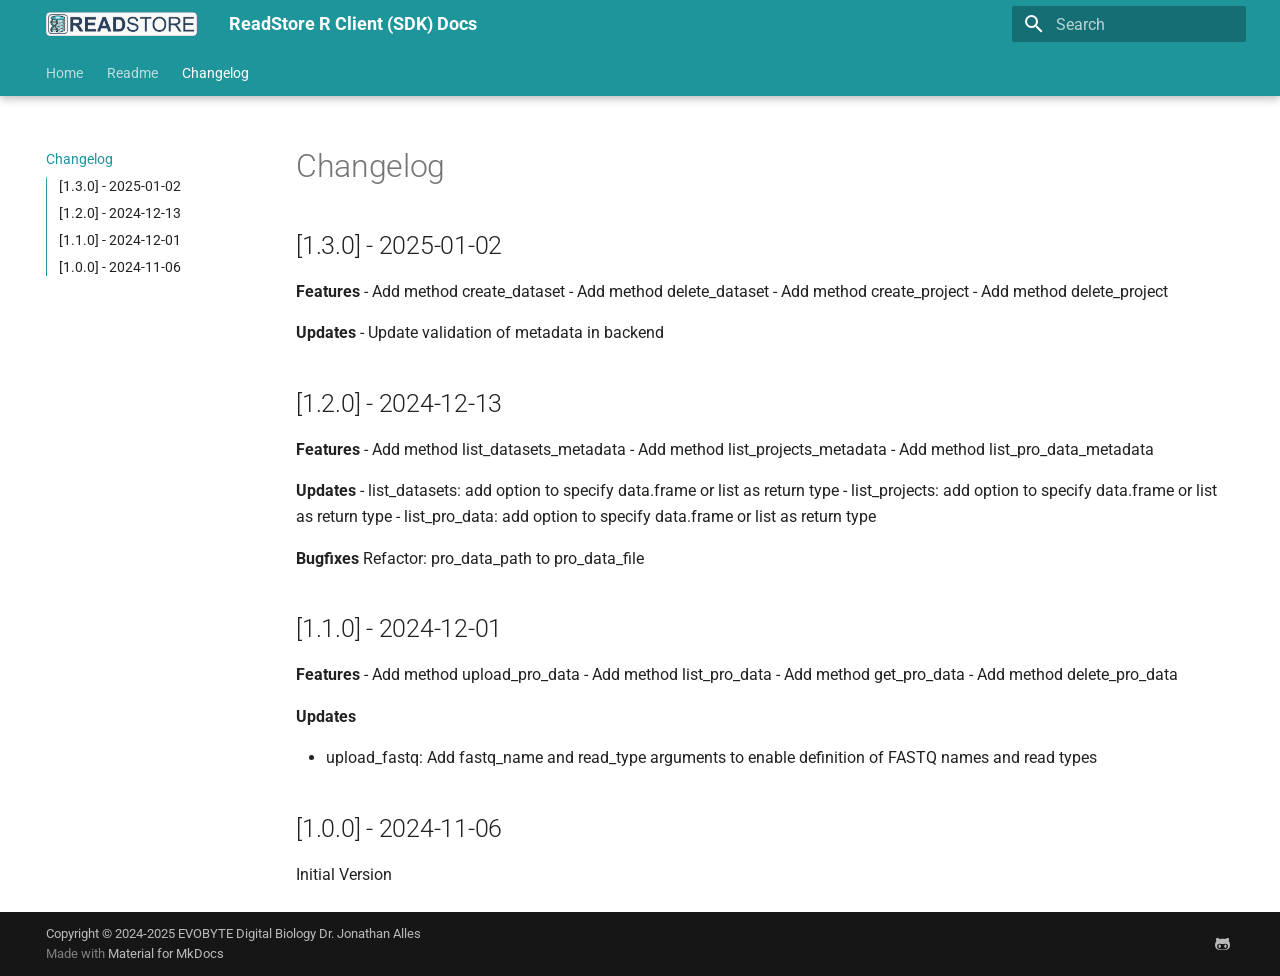
==== CHANGELOG/index.html @ ba8271fc "Deployed 2632bb7 with MkDocs version: 1.6.1" ====
<!doctype html>
<html lang="en" class="no-js">
  <head>
    
      <meta charset="utf-8">
      <meta name="viewport" content="width=device-width,initial-scale=1">
      
      
      
      
        <link rel="prev" href="../readme/">
      
      
      
      <link rel="icon" href="../img/favicon.ico">
      <meta name="generator" content="mkdocs-1.6.1, mkdocs-material-9.5.49">
    
    
      
        <title>Changelog - ReadStore R Client (SDK) Docs</title>
      
    
    
      <link rel="stylesheet" href="../assets/stylesheets/main.6f8fc17f.min.css">
      
      


    
    
      
    
    
      
        
        
        <link rel="preconnect" href="https://fonts.gstatic.com" crossorigin>
        <link rel="stylesheet" href="https://fonts.googleapis.com/css?family=Roboto:300,300i,400,400i,700,700i%7CRoboto+Mono:400,400i,700,700i&display=fallback">
        <style>:root{--md-text-font:"Roboto";--md-code-font:"Roboto Mono"}</style>
      
    
    
      <link rel="stylesheet" href="../assets/_mkdocstrings.css">
    
      <link rel="stylesheet" href="../stylesheets/extra.css">
    
      <link rel="stylesheet" href="../stylesheets/mkdocsoad.css">
    
    <script>__md_scope=new URL("..",location),__md_hash=e=>[...e].reduce(((e,_)=>(e<<5)-e+_.charCodeAt(0)),0),__md_get=(e,_=localStorage,t=__md_scope)=>JSON.parse(_.getItem(t.pathname+"."+e)),__md_set=(e,_,t=localStorage,a=__md_scope)=>{try{t.setItem(a.pathname+"."+e,JSON.stringify(_))}catch(e){}}</script>
    
      

    
    
    
  </head>
  
  
    <body dir="ltr">
  
    
    <input class="md-toggle" data-md-toggle="drawer" type="checkbox" id="__drawer" autocomplete="off">
    <input class="md-toggle" data-md-toggle="search" type="checkbox" id="__search" autocomplete="off">
    <label class="md-overlay" for="__drawer"></label>
    <div data-md-component="skip">
      
        
        <a href="#changelog" class="md-skip">
          Skip to content
        </a>
      
    </div>
    <div data-md-component="announce">
      
    </div>
    
    
      

  

<header class="md-header md-header--shadow md-header--lifted" data-md-component="header">
  <nav class="md-header__inner md-grid" aria-label="Header">
    <a href="https://evo-byte.com/readstore" title="ReadStore R Client (SDK) Docs" class="md-header__button md-logo" aria-label="ReadStore R Client (SDK) Docs" data-md-component="logo">
      
  <img src="../assets/BannerLarge.png" alt="logo">

    </a>
    <label class="md-header__button md-icon" for="__drawer">
      
      <svg xmlns="http://www.w3.org/2000/svg" viewBox="0 0 24 24"><path d="M3 6h18v2H3zm0 5h18v2H3zm0 5h18v2H3z"/></svg>
    </label>
    <div class="md-header__title" data-md-component="header-title">
      <div class="md-header__ellipsis">
        <div class="md-header__topic">
          <span class="md-ellipsis">
            ReadStore R Client (SDK) Docs
          </span>
        </div>
        <div class="md-header__topic" data-md-component="header-topic">
          <span class="md-ellipsis">
            
              Changelog
            
          </span>
        </div>
      </div>
    </div>
    
    
      <script>var palette=__md_get("__palette");if(palette&&palette.color){if("(prefers-color-scheme)"===palette.color.media){var media=matchMedia("(prefers-color-scheme: light)"),input=document.querySelector(media.matches?"[data-md-color-media='(prefers-color-scheme: light)']":"[data-md-color-media='(prefers-color-scheme: dark)']");palette.color.media=input.getAttribute("data-md-color-media"),palette.color.scheme=input.getAttribute("data-md-color-scheme"),palette.color.primary=input.getAttribute("data-md-color-primary"),palette.color.accent=input.getAttribute("data-md-color-accent")}for(var[key,value]of Object.entries(palette.color))document.body.setAttribute("data-md-color-"+key,value)}</script>
    
    
    
      <label class="md-header__button md-icon" for="__search">
        
        <svg xmlns="http://www.w3.org/2000/svg" viewBox="0 0 24 24"><path d="M9.5 3A6.5 6.5 0 0 1 16 9.5c0 1.61-.59 3.09-1.56 4.23l.27.27h.79l5 5-1.5 1.5-5-5v-.79l-.27-.27A6.52 6.52 0 0 1 9.5 16 6.5 6.5 0 0 1 3 9.5 6.5 6.5 0 0 1 9.5 3m0 2C7 5 5 7 5 9.5S7 14 9.5 14 14 12 14 9.5 12 5 9.5 5"/></svg>
      </label>
      <div class="md-search" data-md-component="search" role="dialog">
  <label class="md-search__overlay" for="__search"></label>
  <div class="md-search__inner" role="search">
    <form class="md-search__form" name="search">
      <input type="text" class="md-search__input" name="query" aria-label="Search" placeholder="Search" autocapitalize="off" autocorrect="off" autocomplete="off" spellcheck="false" data-md-component="search-query" required>
      <label class="md-search__icon md-icon" for="__search">
        
        <svg xmlns="http://www.w3.org/2000/svg" viewBox="0 0 24 24"><path d="M9.5 3A6.5 6.5 0 0 1 16 9.5c0 1.61-.59 3.09-1.56 4.23l.27.27h.79l5 5-1.5 1.5-5-5v-.79l-.27-.27A6.52 6.52 0 0 1 9.5 16 6.5 6.5 0 0 1 3 9.5 6.5 6.5 0 0 1 9.5 3m0 2C7 5 5 7 5 9.5S7 14 9.5 14 14 12 14 9.5 12 5 9.5 5"/></svg>
        
        <svg xmlns="http://www.w3.org/2000/svg" viewBox="0 0 24 24"><path d="M20 11v2H8l5.5 5.5-1.42 1.42L4.16 12l7.92-7.92L13.5 5.5 8 11z"/></svg>
      </label>
      <nav class="md-search__options" aria-label="Search">
        
        <button type="reset" class="md-search__icon md-icon" title="Clear" aria-label="Clear" tabindex="-1">
          
          <svg xmlns="http://www.w3.org/2000/svg" viewBox="0 0 24 24"><path d="M19 6.41 17.59 5 12 10.59 6.41 5 5 6.41 10.59 12 5 17.59 6.41 19 12 13.41 17.59 19 19 17.59 13.41 12z"/></svg>
        </button>
      </nav>
      
        <div class="md-search__suggest" data-md-component="search-suggest"></div>
      
    </form>
    <div class="md-search__output">
      <div class="md-search__scrollwrap" tabindex="0" data-md-scrollfix>
        <div class="md-search-result" data-md-component="search-result">
          <div class="md-search-result__meta">
            Initializing search
          </div>
          <ol class="md-search-result__list" role="presentation"></ol>
        </div>
      </div>
    </div>
  </div>
</div>
    
    
  </nav>
  
    
      
<nav class="md-tabs" aria-label="Tabs" data-md-component="tabs">
  <div class="md-grid">
    <ul class="md-tabs__list">
      
        
  
  
  
    <li class="md-tabs__item">
      <a href=".." class="md-tabs__link">
        
  
    
  
  Home

      </a>
    </li>
  

      
        
  
  
  
    <li class="md-tabs__item">
      <a href="../readme/" class="md-tabs__link">
        
  
    
  
  Readme

      </a>
    </li>
  

      
        
  
  
    
  
  
    <li class="md-tabs__item md-tabs__item--active">
      <a href="./" class="md-tabs__link">
        
  
    
  
  Changelog

      </a>
    </li>
  

      
    </ul>
  </div>
</nav>
    
  
</header>
    
    <div class="md-container" data-md-component="container">
      
      
        
      
      <main class="md-main" data-md-component="main">
        <div class="md-main__inner md-grid">
          
            
              
              <div class="md-sidebar md-sidebar--primary" data-md-component="sidebar" data-md-type="navigation" >
                <div class="md-sidebar__scrollwrap">
                  <div class="md-sidebar__inner">
                    


  


  

<nav class="md-nav md-nav--primary md-nav--lifted md-nav--integrated" aria-label="Navigation" data-md-level="0">
  <label class="md-nav__title" for="__drawer">
    <a href="https://evo-byte.com/readstore" title="ReadStore R Client (SDK) Docs" class="md-nav__button md-logo" aria-label="ReadStore R Client (SDK) Docs" data-md-component="logo">
      
  <img src="../assets/BannerLarge.png" alt="logo">

    </a>
    ReadStore R Client (SDK) Docs
  </label>
  
  <ul class="md-nav__list" data-md-scrollfix>
    
      
      
  
  
  
  
    <li class="md-nav__item">
      <a href=".." class="md-nav__link">
        
  
  <span class="md-ellipsis">
    Home
  </span>
  

      </a>
    </li>
  

    
      
      
  
  
  
  
    <li class="md-nav__item">
      <a href="../readme/" class="md-nav__link">
        
  
  <span class="md-ellipsis">
    Readme
  </span>
  

      </a>
    </li>
  

    
      
      
  
  
    
  
  
  
    <li class="md-nav__item md-nav__item--active">
      
      <input class="md-nav__toggle md-toggle" type="checkbox" id="__toc">
      
      
        
      
      
        <label class="md-nav__link md-nav__link--active" for="__toc">
          
  
  <span class="md-ellipsis">
    Changelog
  </span>
  

          <span class="md-nav__icon md-icon"></span>
        </label>
      
      <a href="./" class="md-nav__link md-nav__link--active">
        
  
  <span class="md-ellipsis">
    Changelog
  </span>
  

      </a>
      
        

<nav class="md-nav md-nav--secondary" aria-label="Table of contents">
  
  
  
    
  
  
    <label class="md-nav__title" for="__toc">
      <span class="md-nav__icon md-icon"></span>
      Table of contents
    </label>
    <ul class="md-nav__list" data-md-component="toc" data-md-scrollfix>
      
        <li class="md-nav__item">
  <a href="#130-2025-01-02" class="md-nav__link">
    <span class="md-ellipsis">
      [1.3.0] - 2025-01-02
    </span>
  </a>
  
</li>
      
        <li class="md-nav__item">
  <a href="#120-2024-12-13" class="md-nav__link">
    <span class="md-ellipsis">
      [1.2.0] - 2024-12-13
    </span>
  </a>
  
</li>
      
        <li class="md-nav__item">
  <a href="#110-2024-12-01" class="md-nav__link">
    <span class="md-ellipsis">
      [1.1.0] - 2024-12-01
    </span>
  </a>
  
</li>
      
        <li class="md-nav__item">
  <a href="#100-2024-11-06" class="md-nav__link">
    <span class="md-ellipsis">
      [1.0.0] - 2024-11-06
    </span>
  </a>
  
</li>
      
    </ul>
  
</nav>
      
    </li>
  

    
  </ul>
</nav>
                  </div>
                </div>
              </div>
            
            
          
          
            <div class="md-content" data-md-component="content">
              <article class="md-content__inner md-typeset">
                
                  


<h1 id="changelog">Changelog</h1>
<h2 id="130-2025-01-02">[1.3.0] - 2025-01-02</h2>
<p><strong>Features</strong>
- Add method create_dataset
- Add method delete_dataset
- Add method create_project
- Add method delete_project</p>
<p><strong>Updates</strong>
- Update validation of metadata in backend</p>
<h2 id="120-2024-12-13">[1.2.0] - 2024-12-13</h2>
<p><strong>Features</strong>
- Add method list_datasets_metadata
- Add method list_projects_metadata
- Add method list_pro_data_metadata</p>
<p><strong>Updates</strong>
- list_datasets: add option to specify data.frame or list as return type
- list_projects: add option to specify data.frame or list as return type
- list_pro_data: add option to specify data.frame or list as return type</p>
<p><strong>Bugfixes</strong>
Refactor: pro_data_path to pro_data_file</p>
<h2 id="110-2024-12-01">[1.1.0] - 2024-12-01</h2>
<p><strong>Features</strong>
- Add method upload_pro_data
- Add method list_pro_data
- Add method get_pro_data
- Add method delete_pro_data</p>
<p><strong>Updates</strong></p>
<ul>
<li>upload_fastq: Add fastq_name and read_type arguments to enable definition of FASTQ names and read types</li>
</ul>
<h2 id="100-2024-11-06">[1.0.0] - 2024-11-06</h2>
<p>Initial Version</p>












                
              </article>
            </div>
          
          
  <script>var tabs=__md_get("__tabs");if(Array.isArray(tabs))e:for(var set of document.querySelectorAll(".tabbed-set")){var labels=set.querySelector(".tabbed-labels");for(var tab of tabs)for(var label of labels.getElementsByTagName("label"))if(label.innerText.trim()===tab){var input=document.getElementById(label.htmlFor);input.checked=!0;continue e}}</script>

<script>var target=document.getElementById(location.hash.slice(1));target&&target.name&&(target.checked=target.name.startsWith("__tabbed_"))</script>
        </div>
        
      </main>
      
        <footer class="md-footer">
  
  <div class="md-footer-meta md-typeset">
    <div class="md-footer-meta__inner md-grid">
      <div class="md-copyright">
  
    <div class="md-copyright__highlight">
      Copyright &copy; 2024-2025 EVOBYTE Digital Biology Dr. Jonathan Alles
    </div>
  
  
    Made with
    <a href="https://squidfunk.github.io/mkdocs-material/" target="_blank" rel="noopener">
      Material for MkDocs
    </a>
  
</div>
      
        <div class="md-social">
  
    
    
    
    
      
      
    
    <a href="https://github.com/EvobyteDigitalBiology/r-readstore" target="_blank" rel="noopener" title="github.com" class="md-social__link">
      <svg xmlns="http://www.w3.org/2000/svg" viewBox="0 0 480 512"><!--! Font Awesome Free 6.7.1 by @fontawesome - https://fontawesome.com License - https://fontawesome.com/license/free (Icons: CC BY 4.0, Fonts: SIL OFL 1.1, Code: MIT License) Copyright 2024 Fonticons, Inc.--><path d="M186.1 328.7c0 20.9-10.9 55.1-36.7 55.1s-36.7-34.2-36.7-55.1 10.9-55.1 36.7-55.1 36.7 34.2 36.7 55.1M480 278.2c0 31.9-3.2 65.7-17.5 95-37.9 76.6-142.1 74.8-216.7 74.8-75.8 0-186.2 2.7-225.6-74.8-14.6-29-20.2-63.1-20.2-95 0-41.9 13.9-81.5 41.5-113.6-5.2-15.8-7.7-32.4-7.7-48.8 0-21.5 4.9-32.3 14.6-51.8 45.3 0 74.3 9 108.8 36 29-6.9 58.8-10 88.7-10 27 0 54.2 2.9 80.4 9.2 34-26.7 63-35.2 107.8-35.2 9.8 19.5 14.6 30.3 14.6 51.8 0 16.4-2.6 32.7-7.7 48.2 27.5 32.4 39 72.3 39 114.2m-64.3 50.5c0-43.9-26.7-82.6-73.5-82.6-18.9 0-37 3.4-56 6-14.9 2.3-29.8 3.2-45.1 3.2-15.2 0-30.1-.9-45.1-3.2-18.7-2.6-37-6-56-6-46.8 0-73.5 38.7-73.5 82.6 0 87.8 80.4 101.3 150.4 101.3h48.2c70.3 0 150.6-13.4 150.6-101.3m-82.6-55.1c-25.8 0-36.7 34.2-36.7 55.1s10.9 55.1 36.7 55.1 36.7-34.2 36.7-55.1-10.9-55.1-36.7-55.1"/></svg>
    </a>
  
</div>
      
    </div>
  </div>
</footer>
      
    </div>
    <div class="md-dialog" data-md-component="dialog">
      <div class="md-dialog__inner md-typeset"></div>
    </div>
    
    
    <script id="__config" type="application/json">{"base": "..", "features": ["navigation.tabs", "navigation.tabs.sticky", "navigation.sections", "toc.integrate", "search.suggest", "search.highlight", "content.tabs.link", "content.code.annnotation", "content.copy"], "search": "../assets/javascripts/workers/search.6ce7567c.min.js", "translations": {"clipboard.copied": "Copied to clipboard", "clipboard.copy": "Copy to clipboard", "search.result.more.one": "1 more on this page", "search.result.more.other": "# more on this page", "search.result.none": "No matching documents", "search.result.one": "1 matching document", "search.result.other": "# matching documents", "search.result.placeholder": "Type to start searching", "search.result.term.missing": "Missing", "select.version": "Select version"}}</script>
    
    
      <script src="../assets/javascripts/bundle.88dd0f4e.min.js"></script>
      
    
  </body>
</html>
---- assets/stylesheets/main.6f8fc17f.min.css ----
@charset "UTF-8";html{-webkit-text-size-adjust:none;-moz-text-size-adjust:none;text-size-adjust:none;box-sizing:border-box}*,:after,:before{box-sizing:inherit}@media (prefers-reduced-motion){*,:after,:before{transition:none!important}}body{margin:0}a,button,input,label{-webkit-tap-highlight-color:transparent}a{color:inherit;text-decoration:none}hr{border:0;box-sizing:initial;display:block;height:.05rem;overflow:visible;padding:0}small{font-size:80%}sub,sup{line-height:1em}img{border-style:none}table{border-collapse:initial;border-spacing:0}td,th{font-weight:400;vertical-align:top}button{background:#0000;border:0;font-family:inherit;font-size:inherit;margin:0;padding:0}input{border:0;outline:none}:root{--md-primary-fg-color:#4051b5;--md-primary-fg-color--light:#5d6cc0;--md-primary-fg-color--dark:#303fa1;--md-primary-bg-color:#fff;--md-primary-bg-color--light:#ffffffb3;--md-accent-fg-color:#526cfe;--md-accent-fg-color--transparent:#526cfe1a;--md-accent-bg-color:#fff;--md-accent-bg-color--light:#ffffffb3}[data-md-color-scheme=default]{color-scheme:light}[data-md-color-scheme=default] img[src$="#gh-dark-mode-only"],[data-md-color-scheme=default] img[src$="#only-dark"]{display:none}:root,[data-md-color-scheme=default]{--md-hue:225deg;--md-default-fg-color:#000000de;--md-default-fg-color--light:#0000008a;--md-default-fg-color--lighter:#00000052;--md-default-fg-color--lightest:#00000012;--md-default-bg-color:#fff;--md-default-bg-color--light:#ffffffb3;--md-default-bg-color--lighter:#ffffff4d;--md-default-bg-color--lightest:#ffffff1f;--md-code-fg-color:#36464e;--md-code-bg-color:#f5f5f5;--md-code-hl-color:#4287ff;--md-code-hl-color--light:#4287ff1a;--md-code-hl-number-color:#d52a2a;--md-code-hl-special-color:#db1457;--md-code-hl-function-color:#a846b9;--md-code-hl-constant-color:#6e59d9;--md-code-hl-keyword-color:#3f6ec6;--md-code-hl-string-color:#1c7d4d;--md-code-hl-name-color:var(--md-code-fg-color);--md-code-hl-operator-color:var(--md-default-fg-color--light);--md-code-hl-punctuation-color:var(--md-default-fg-color--light);--md-code-hl-comment-color:var(--md-default-fg-color--light);--md-code-hl-generic-color:var(--md-default-fg-color--light);--md-code-hl-variable-color:var(--md-default-fg-color--light);--md-typeset-color:var(--md-default-fg-color);--md-typeset-a-color:var(--md-primary-fg-color);--md-typeset-del-color:#f5503d26;--md-typeset-ins-color:#0bd57026;--md-typeset-kbd-color:#fafafa;--md-typeset-kbd-accent-color:#fff;--md-typeset-kbd-border-color:#b8b8b8;--md-typeset-mark-color:#ffff0080;--md-typeset-table-color:#0000001f;--md-typeset-table-color--light:rgba(0,0,0,.035);--md-admonition-fg-color:var(--md-default-fg-color);--md-admonition-bg-color:var(--md-default-bg-color);--md-warning-fg-color:#000000de;--md-warning-bg-color:#ff9;--md-footer-fg-color:#fff;--md-footer-fg-color--light:#ffffffb3;--md-footer-fg-color--lighter:#ffffff73;--md-footer-bg-color:#000000de;--md-footer-bg-color--dark:#00000052;--md-shadow-z1:0 0.2rem 0.5rem #0000000d,0 0 0.05rem #0000001a;--md-shadow-z2:0 0.2rem 0.5rem #0000001a,0 0 0.05rem #00000040;--md-shadow-z3:0 0.2rem 0.5rem #0003,0 0 0.05rem #00000059}.md-icon svg{fill:currentcolor;display:block;height:1.2rem;width:1.2rem}body{-webkit-font-smoothing:antialiased;-moz-osx-font-smoothing:grayscale;--md-text-font-family:var(--md-text-font,_),-apple-system,BlinkMacSystemFont,Helvetica,Arial,sans-serif;--md-code-font-family:var(--md-code-font,_),SFMono-Regular,Consolas,Menlo,monospace}aside,body,input{font-feature-settings:"kern","liga";color:var(--md-typeset-color);font-family:var(--md-text-font-family)}code,kbd,pre{font-feature-settings:"kern";font-family:var(--md-code-font-family)}:root{--md-typeset-table-sort-icon:url('data:image/svg+xml;charset=utf-8,<svg xmlns="http://www.w3.org/2000/svg" viewBox="0 0 24 24"><path d="m18 21-4-4h3V7h-3l4-4 4 4h-3v10h3M2 19v-2h10v2M2 13v-2h7v2M2 7V5h4v2z"/></svg>');--md-typeset-table-sort-icon--asc:url('data:image/svg+xml;charset=utf-8,<svg xmlns="http://www.w3.org/2000/svg" viewBox="0 0 24 24"><path d="M19 17h3l-4 4-4-4h3V3h2M2 17h10v2H2M6 5v2H2V5m0 6h7v2H2z"/></svg>');--md-typeset-table-sort-icon--desc:url('data:image/svg+xml;charset=utf-8,<svg xmlns="http://www.w3.org/2000/svg" viewBox="0 0 24 24"><path d="M19 7h3l-4-4-4 4h3v14h2M2 17h10v2H2M6 5v2H2V5m0 6h7v2H2z"/></svg>')}.md-typeset{-webkit-print-color-adjust:exact;color-adjust:exact;font-size:.8rem;line-height:1.6}@media print{.md-typeset{font-size:.68rem}}.md-typeset blockquote,.md-typeset dl,.md-typeset figure,.md-typeset ol,.md-typeset pre,.md-typeset ul{margin-bottom:1em;margin-top:1em}.md-typeset h1{color:var(--md-default-fg-color--light);font-size:2em;line-height:1.3;margin:0 0 1.25em}.md-typeset h1,.md-typeset h2{font-weight:300;letter-spacing:-.01em}.md-typeset h2{font-size:1.5625em;line-height:1.4;margin:1.6em 0 .64em}.md-typeset h3{font-size:1.25em;font-weight:400;letter-spacing:-.01em;line-height:1.5;margin:1.6em 0 .8em}.md-typeset h2+h3{margin-top:.8em}.md-typeset h4{font-weight:700;letter-spacing:-.01em;margin:1em 0}.md-typeset h5,.md-typeset h6{color:var(--md-default-fg-color--light);font-size:.8em;font-weight:700;letter-spacing:-.01em;margin:1.25em 0}.md-typeset h5{text-transform:uppercase}.md-typeset h5 code{text-transform:none}.md-typeset hr{border-bottom:.05rem solid var(--md-default-fg-color--lightest);display:flow-root;margin:1.5em 0}.md-typeset a{color:var(--md-typeset-a-color);word-break:break-word}.md-typeset a,.md-typeset a:before{transition:color 125ms}.md-typeset a:focus,.md-typeset a:hover{color:var(--md-accent-fg-color)}.md-typeset a:focus code,.md-typeset a:hover code{background-color:var(--md-accent-fg-color--transparent)}.md-typeset a code{color:currentcolor;transition:background-color 125ms}.md-typeset a.focus-visible{outline-color:var(--md-accent-fg-color);outline-offset:.2rem}.md-typeset code,.md-typeset kbd,.md-typeset pre{color:var(--md-code-fg-color);direction:ltr;font-variant-ligatures:none}@media print{.md-typeset code,.md-typeset kbd,.md-typeset pre{white-space:pre-wrap}}.md-typeset code{background-color:var(--md-code-bg-color);border-radius:.1rem;-webkit-box-decoration-break:clone;box-decoration-break:clone;font-size:.85em;padding:0 .2941176471em;word-break:break-word}.md-typeset code:not(.focus-visible){-webkit-tap-highlight-color:transparent;outline:none}.md-typeset pre{display:flow-root;line-height:1.4;position:relative}.md-typeset pre>code{-webkit-box-decoration-break:slice;box-decoration-break:slice;box-shadow:none;display:block;margin:0;outline-color:var(--md-accent-fg-color);overflow:auto;padding:.7720588235em 1.1764705882em;scrollbar-color:var(--md-default-fg-color--lighter) #0000;scrollbar-width:thin;touch-action:auto;word-break:normal}.md-typeset pre>code:hover{scrollbar-color:var(--md-accent-fg-color) #0000}.md-typeset pre>code::-webkit-scrollbar{height:.2rem;width:.2rem}.md-typeset pre>code::-webkit-scrollbar-thumb{background-color:var(--md-default-fg-color--lighter)}.md-typeset pre>code::-webkit-scrollbar-thumb:hover{background-color:var(--md-accent-fg-color)}.md-typeset kbd{background-color:var(--md-typeset-kbd-color);border-radius:.1rem;box-shadow:0 .1rem 0 .05rem var(--md-typeset-kbd-border-color),0 .1rem 0 var(--md-typeset-kbd-border-color),0 -.1rem .2rem var(--md-typeset-kbd-accent-color) inset;color:var(--md-default-fg-color);display:inline-block;font-size:.75em;padding:0 .6666666667em;vertical-align:text-top;word-break:break-word}.md-typeset mark{background-color:var(--md-typeset-mark-color);-webkit-box-decoration-break:clone;box-decoration-break:clone;color:inherit;word-break:break-word}.md-typeset abbr{border-bottom:.05rem dotted var(--md-default-fg-color--light);cursor:help;text-decoration:none}.md-typeset small{opacity:.75}[dir=ltr] .md-typeset sub,[dir=ltr] .md-typeset sup{margin-left:.078125em}[dir=rtl] .md-typeset sub,[dir=rtl] .md-typeset sup{margin-right:.078125em}[dir=ltr] .md-typeset blockquote{padding-left:.6rem}[dir=rtl] .md-typeset blockquote{padding-right:.6rem}[dir=ltr] .md-typeset blockquote{border-left:.2rem solid var(--md-default-fg-color--lighter)}[dir=rtl] .md-typeset blockquote{border-right:.2rem solid var(--md-default-fg-color--lighter)}.md-typeset blockquote{color:var(--md-default-fg-color--light);margin-left:0;margin-right:0}.md-typeset ul{list-style-type:disc}.md-typeset ul[type]{list-style-type:revert-layer}[dir=ltr] .md-typeset ol,[dir=ltr] .md-typeset ul{margin-left:.625em}[dir=rtl] .md-typeset ol,[dir=rtl] .md-typeset ul{margin-right:.625em}.md-typeset ol,.md-typeset ul{padding:0}.md-typeset ol:not([hidden]),.md-typeset ul:not([hidden]){display:flow-root}.md-typeset ol ol,.md-typeset ul ol{list-style-type:lower-alpha}.md-typeset ol ol ol,.md-typeset ul ol ol{list-style-type:lower-roman}.md-typeset ol ol ol ol,.md-typeset ul ol ol ol{list-style-type:upper-alpha}.md-typeset ol ol ol ol ol,.md-typeset ul ol ol ol ol{list-style-type:upper-roman}.md-typeset ol[type],.md-typeset ul[type]{list-style-type:revert-layer}[dir=ltr] .md-typeset ol li,[dir=ltr] .md-typeset ul li{margin-left:1.25em}[dir=rtl] .md-typeset ol li,[dir=rtl] .md-typeset ul li{margin-right:1.25em}.md-typeset ol li,.md-typeset ul li{margin-bottom:.5em}.md-typeset ol li blockquote,.md-typeset ol li p,.md-typeset ul li blockquote,.md-typeset ul li p{margin:.5em 0}.md-typeset ol li:last-child,.md-typeset ul li:last-child{margin-bottom:0}[dir=ltr] .md-typeset ol li ol,[dir=ltr] .md-typeset ol li ul,[dir=ltr] .md-typeset ul li ol,[dir=ltr] .md-typeset ul li ul{margin-left:.625em}[dir=rtl] .md-typeset ol li ol,[dir=rtl] .md-typeset ol li ul,[dir=rtl] .md-typeset ul li ol,[dir=rtl] .md-typeset ul li ul{margin-right:.625em}.md-typeset ol li ol,.md-typeset ol li ul,.md-typeset ul li ol,.md-typeset ul li ul{margin-bottom:.5em;margin-top:.5em}[dir=ltr] .md-typeset dd{margin-left:1.875em}[dir=rtl] .md-typeset dd{margin-right:1.875em}.md-typeset dd{margin-bottom:1.5em;margin-top:1em}.md-typeset img,.md-typeset svg,.md-typeset video{height:auto;max-width:100%}.md-typeset img[align=left]{margin:1em 1em 1em 0}.md-typeset img[align=right]{margin:1em 0 1em 1em}.md-typeset img[align]:only-child{margin-top:0}.md-typeset figure{display:flow-root;margin:1em auto;max-width:100%;text-align:center;width:-moz-fit-content;width:fit-content}.md-typeset figure img{display:block;margin:0 auto}.md-typeset figcaption{font-style:italic;margin:1em auto;max-width:24rem}.md-typeset iframe{max-width:100%}.md-typeset table:not([class]){background-color:var(--md-default-bg-color);border:.05rem solid var(--md-typeset-table-color);border-radius:.1rem;display:inline-block;font-size:.64rem;max-width:100%;overflow:auto;touch-action:auto}@media print{.md-typeset table:not([class]){display:table}}.md-typeset table:not([class])+*{margin-top:1.5em}.md-typeset table:not([class]) td>:first-child,.md-typeset table:not([class]) th>:first-child{margin-top:0}.md-typeset table:not([class]) td>:last-child,.md-typeset table:not([class]) th>:last-child{margin-bottom:0}.md-typeset table:not([class]) td:not([align]),.md-typeset table:not([class]) th:not([align]){text-align:left}[dir=rtl] .md-typeset table:not([class]) td:not([align]),[dir=rtl] .md-typeset table:not([class]) th:not([align]){text-align:right}.md-typeset table:not([class]) th{font-weight:700;min-width:5rem;padding:.9375em 1.25em;vertical-align:top}.md-typeset table:not([class]) td{border-top:.05rem solid var(--md-typeset-table-color);padding:.9375em 1.25em;vertical-align:top}.md-typeset table:not([class]) tbody tr{transition:background-color 125ms}.md-typeset table:not([class]) tbody tr:hover{background-color:var(--md-typeset-table-color--light);box-shadow:0 .05rem 0 var(--md-default-bg-color) inset}.md-typeset table:not([class]) a{word-break:normal}.md-typeset table th[role=columnheader]{cursor:pointer}[dir=ltr] .md-typeset table th[role=columnheader]:after{margin-left:.5em}[dir=rtl] .md-typeset table th[role=columnheader]:after{margin-right:.5em}.md-typeset table th[role=columnheader]:after{content:"";display:inline-block;height:1.2em;-webkit-mask-image:var(--md-typeset-table-sort-icon);mask-image:var(--md-typeset-table-sort-icon);-webkit-mask-repeat:no-repeat;mask-repeat:no-repeat;-webkit-mask-size:contain;mask-size:contain;transition:background-color 125ms;vertical-align:text-bottom;width:1.2em}.md-typeset table th[role=columnheader]:hover:after{background-color:var(--md-default-fg-color--lighter)}.md-typeset table th[role=columnheader][aria-sort=ascending]:after{background-color:var(--md-default-fg-color--light);-webkit-mask-image:var(--md-typeset-table-sort-icon--asc);mask-image:var(--md-typeset-table-sort-icon--asc)}.md-typeset table th[role=columnheader][aria-sort=descending]:after{background-color:var(--md-default-fg-color--light);-webkit-mask-image:var(--md-typeset-table-sort-icon--desc);mask-image:var(--md-typeset-table-sort-icon--desc)}.md-typeset__scrollwrap{margin:1em -.8rem;overflow-x:auto;touch-action:auto}.md-typeset__table{display:inline-block;margin-bottom:.5em;padding:0 .8rem}@media print{.md-typeset__table{display:block}}html .md-typeset__table table{display:table;margin:0;overflow:hidden;width:100%}@media screen and (max-width:44.984375em){.md-content__inner>pre{margin:1em -.8rem}.md-content__inner>pre code{border-radius:0}}.md-typeset .md-author{border-radius:100%;display:block;flex-shrink:0;height:1.6rem;overflow:hidden;position:relative;transition:color 125ms,transform 125ms;width:1.6rem}.md-typeset .md-author img{display:block}.md-typeset .md-author--more{background:var(--md-default-fg-color--lightest);color:var(--md-default-fg-color--lighter);font-size:.6rem;font-weight:700;line-height:1.6rem;text-align:center}.md-typeset .md-author--long{height:2.4rem;width:2.4rem}.md-typeset a.md-author{transform:scale(1)}.md-typeset a.md-author img{border-radius:100%;filter:grayscale(100%) opacity(75%);transition:filter 125ms}.md-typeset a.md-author:focus,.md-typeset a.md-author:hover{transform:scale(1.1);z-index:1}.md-typeset a.md-author:focus img,.md-typeset a.md-author:hover img{filter:grayscale(0)}.md-banner{background-color:var(--md-footer-bg-color);color:var(--md-footer-fg-color);overflow:auto}@media print{.md-banner{display:none}}.md-banner--warning{background-color:var(--md-warning-bg-color);color:var(--md-warning-fg-color)}.md-banner__inner{font-size:.7rem;margin:.6rem auto;padding:0 .8rem}[dir=ltr] .md-banner__button{float:right}[dir=rtl] .md-banner__button{float:left}.md-banner__button{color:inherit;cursor:pointer;transition:opacity .25s}.no-js .md-banner__button{display:none}.md-banner__button:hover{opacity:.7}html{font-size:125%;height:100%;overflow-x:hidden}@media screen and (min-width:100em){html{font-size:137.5%}}@media screen and (min-width:125em){html{font-size:150%}}body{background-color:var(--md-default-bg-color);display:flex;flex-direction:column;font-size:.5rem;min-height:100%;position:relative;width:100%}@media print{body{display:block}}@media screen and (max-width:59.984375em){body[data-md-scrolllock]{position:fixed}}.md-grid{margin-left:auto;margin-right:auto;max-width:61rem}.md-container{display:flex;flex-direction:column;flex-grow:1}@media print{.md-container{display:block}}.md-main{flex-grow:1}.md-main__inner{display:flex;height:100%;margin-top:1.5rem}.md-ellipsis{overflow:hidden;text-overflow:ellipsis}.md-toggle{display:none}.md-option{height:0;opacity:0;position:absolute;width:0}.md-option:checked+label:not([hidden]){display:block}.md-option.focus-visible+label{outline-color:var(--md-accent-fg-color);outline-style:auto}.md-skip{background-color:var(--md-default-fg-color);border-radius:.1rem;color:var(--md-default-bg-color);font-size:.64rem;margin:.5rem;opacity:0;outline-color:var(--md-accent-fg-color);padding:.3rem .5rem;position:fixed;transform:translateY(.4rem);z-index:-1}.md-skip:focus{opacity:1;transform:translateY(0);transition:transform .25s cubic-bezier(.4,0,.2,1),opacity 175ms 75ms;z-index:10}@page{margin:25mm}:root{--md-clipboard-icon:url('data:image/svg+xml;charset=utf-8,<svg xmlns="http://www.w3.org/2000/svg" viewBox="0 0 24 24"><path d="M19 21H8V7h11m0-2H8a2 2 0 0 0-2 2v14a2 2 0 0 0 2 2h11a2 2 0 0 0 2-2V7a2 2 0 0 0-2-2m-3-4H4a2 2 0 0 0-2 2v14h2V3h12z"/></svg>')}.md-clipboard{border-radius:.1rem;color:var(--md-default-fg-color--lightest);cursor:pointer;height:1.5em;outline-color:var(--md-accent-fg-color);outline-offset:.1rem;position:absolute;right:.5em;top:.5em;transition:color .25s;width:1.5em;z-index:1}@media print{.md-clipboard{display:none}}.md-clipboard:not(.focus-visible){-webkit-tap-highlight-color:transparent;outline:none}:hover>.md-clipboard{color:var(--md-default-fg-color--light)}.md-clipboard:focus,.md-clipboard:hover{color:var(--md-accent-fg-color)}.md-clipboard:after{background-color:currentcolor;content:"";display:block;height:1.125em;margin:0 auto;-webkit-mask-image:var(--md-clipboard-icon);mask-image:var(--md-clipboard-icon);-webkit-mask-position:center;mask-position:center;-webkit-mask-repeat:no-repeat;mask-repeat:no-repeat;-webkit-mask-size:contain;mask-size:contain;width:1.125em}.md-clipboard--inline{cursor:pointer}.md-clipboard--inline code{transition:color .25s,background-color .25s}.md-clipboard--inline:focus code,.md-clipboard--inline:hover code{background-color:var(--md-accent-fg-color--transparent);color:var(--md-accent-fg-color)}.md-typeset .md-code__content{display:grid}@keyframes consent{0%{opacity:0;transform:translateY(100%)}to{opacity:1;transform:translateY(0)}}@keyframes overlay{0%{opacity:0}to{opacity:1}}.md-consent__overlay{animation:overlay .25s both;-webkit-backdrop-filter:blur(.1rem);backdrop-filter:blur(.1rem);background-color:#0000008a;height:100%;opacity:1;position:fixed;top:0;width:100%;z-index:5}.md-consent__inner{animation:consent .5s cubic-bezier(.1,.7,.1,1) both;background-color:var(--md-default-bg-color);border:0;border-radius:.1rem;bottom:0;box-shadow:0 0 .2rem #0000001a,0 .2rem .4rem #0003;max-height:100%;overflow:auto;padding:0;position:fixed;width:100%;z-index:5}.md-consent__form{padding:.8rem}.md-consent__settings{display:none;margin:1em 0}input:checked+.md-consent__settings{display:block}.md-consent__controls{margin-bottom:.8rem}.md-typeset .md-consent__controls .md-button{display:inline}@media screen and (max-width:44.984375em){.md-typeset .md-consent__controls .md-button{display:block;margin-top:.4rem;text-align:center;width:100%}}.md-consent label{cursor:pointer}.md-content{flex-grow:1;min-width:0}.md-content__inner{margin:0 .8rem 1.2rem;padding-top:.6rem}@media screen and (min-width:76.25em){[dir=ltr] .md-sidebar--primary:not([hidden])~.md-content>.md-content__inner{margin-left:1.2rem}[dir=ltr] .md-sidebar--secondary:not([hidden])~.md-content>.md-content__inner,[dir=rtl] .md-sidebar--primary:not([hidden])~.md-content>.md-content__inner{margin-right:1.2rem}[dir=rtl] .md-sidebar--secondary:not([hidden])~.md-content>.md-content__inner{margin-left:1.2rem}}.md-content__inner:before{content:"";display:block;height:.4rem}.md-content__inner>:last-child{margin-bottom:0}[dir=ltr] .md-content__button{float:right}[dir=rtl] .md-content__button{float:left}[dir=ltr] .md-content__button{margin-left:.4rem}[dir=rtl] .md-content__button{margin-right:.4rem}.md-content__button{margin:.4rem 0;padding:0}@media print{.md-content__button{display:none}}.md-typeset .md-content__button{color:var(--md-default-fg-color--lighter)}.md-content__button svg{display:inline;vertical-align:top}[dir=rtl] .md-content__button svg{transform:scaleX(-1)}[dir=ltr] .md-dialog{right:.8rem}[dir=rtl] .md-dialog{left:.8rem}.md-dialog{background-color:var(--md-default-fg-color);border-radius:.1rem;bottom:.8rem;box-shadow:var(--md-shadow-z3);min-width:11.1rem;opacity:0;padding:.4rem .6rem;pointer-events:none;position:fixed;transform:translateY(100%);transition:transform 0ms .4s,opacity .4s;z-index:4}@media print{.md-dialog{display:none}}.md-dialog--active{opacity:1;pointer-events:auto;transform:translateY(0);transition:transform .4s cubic-bezier(.075,.85,.175,1),opacity .4s}.md-dialog__inner{color:var(--md-default-bg-color);font-size:.7rem}.md-feedback{margin:2em 0 1em;text-align:center}.md-feedback fieldset{border:none;margin:0;padding:0}.md-feedback__title{font-weight:700;margin:1em auto}.md-feedback__inner{position:relative}.md-feedback__list{display:flex;flex-wrap:wrap;place-content:baseline center;position:relative}.md-feedback__list:hover .md-icon:not(:disabled){color:var(--md-default-fg-color--lighter)}:disabled .md-feedback__list{min-height:1.8rem}.md-feedback__icon{color:var(--md-default-fg-color--light);cursor:pointer;flex-shrink:0;margin:0 .1rem;transition:color 125ms}.md-feedback__icon:not(:disabled).md-icon:hover{color:var(--md-accent-fg-color)}.md-feedback__icon:disabled{color:var(--md-default-fg-color--lightest);pointer-events:none}.md-feedback__note{opacity:0;position:relative;transform:translateY(.4rem);transition:transform .4s cubic-bezier(.1,.7,.1,1),opacity .15s}.md-feedback__note>*{margin:0 auto;max-width:16rem}:disabled .md-feedback__note{opacity:1;transform:translateY(0)}@media print{.md-feedback{display:none}}.md-footer{background-color:var(--md-footer-bg-color);color:var(--md-footer-fg-color)}@media print{.md-footer{display:none}}.md-footer__inner{justify-content:space-between;overflow:auto;padding:.2rem}.md-footer__inner:not([hidden]){display:flex}.md-footer__link{align-items:end;display:flex;flex-grow:0.01;margin-bottom:.4rem;margin-top:1rem;max-width:100%;outline-color:var(--md-accent-fg-color);overflow:hidden;transition:opacity .25s}.md-footer__link:focus,.md-footer__link:hover{opacity:.7}[dir=rtl] .md-footer__link svg{transform:scaleX(-1)}@media screen and (max-width:44.984375em){.md-footer__link--prev{flex-shrink:0}.md-footer__link--prev .md-footer__title{display:none}}[dir=ltr] .md-footer__link--next{margin-left:auto}[dir=rtl] .md-footer__link--next{margin-right:auto}.md-footer__link--next{text-align:right}[dir=rtl] .md-footer__link--next{text-align:left}.md-footer__title{flex-grow:1;font-size:.9rem;margin-bottom:.7rem;max-width:calc(100% - 2.4rem);padding:0 1rem;white-space:nowrap}.md-footer__button{margin:.2rem;padding:.4rem}.md-footer__direction{font-size:.64rem;opacity:.7}.md-footer-meta{background-color:var(--md-footer-bg-color--dark)}.md-footer-meta__inner{display:flex;flex-wrap:wrap;justify-content:space-between;padding:.2rem}html .md-footer-meta.md-typeset a{color:var(--md-footer-fg-color--light)}html .md-footer-meta.md-typeset a:focus,html .md-footer-meta.md-typeset a:hover{color:var(--md-footer-fg-color)}.md-copyright{color:var(--md-footer-fg-color--lighter);font-size:.64rem;margin:auto .6rem;padding:.4rem 0;width:100%}@media screen and (min-width:45em){.md-copyright{width:auto}}.md-copyright__highlight{color:var(--md-footer-fg-color--light)}.md-social{display:inline-flex;gap:.2rem;margin:0 .4rem;padding:.2rem 0 .6rem}@media screen and (min-width:45em){.md-social{padding:.6rem 0}}.md-social__link{display:inline-block;height:1.6rem;text-align:center;width:1.6rem}.md-social__link:before{line-height:1.9}.md-social__link svg{fill:currentcolor;max-height:.8rem;vertical-align:-25%}.md-typeset .md-button{border:.1rem solid;border-radius:.1rem;color:var(--md-primary-fg-color);cursor:pointer;display:inline-block;font-weight:700;padding:.625em 2em;transition:color 125ms,background-color 125ms,border-color 125ms}.md-typeset .md-button--primary{background-color:var(--md-primary-fg-color);border-color:var(--md-primary-fg-color);color:var(--md-primary-bg-color)}.md-typeset .md-button:focus,.md-typeset .md-button:hover{background-color:var(--md-accent-fg-color);border-color:var(--md-accent-fg-color);color:var(--md-accent-bg-color)}[dir=ltr] .md-typeset .md-input{border-top-left-radius:.1rem}[dir=ltr] .md-typeset .md-input,[dir=rtl] .md-typeset .md-input{border-top-right-radius:.1rem}[dir=rtl] .md-typeset .md-input{border-top-left-radius:.1rem}.md-typeset .md-input{border-bottom:.1rem solid var(--md-default-fg-color--lighter);box-shadow:var(--md-shadow-z1);font-size:.8rem;height:1.8rem;padding:0 .6rem;transition:border .25s,box-shadow .25s}.md-typeset .md-input:focus,.md-typeset .md-input:hover{border-bottom-color:var(--md-accent-fg-color);box-shadow:var(--md-shadow-z2)}.md-typeset .md-input--stretch{width:100%}.md-header{background-color:var(--md-primary-fg-color);box-shadow:0 0 .2rem #0000,0 .2rem .4rem #0000;color:var(--md-primary-bg-color);display:block;left:0;position:sticky;right:0;top:0;z-index:4}@media print{.md-header{display:none}}.md-header[hidden]{transform:translateY(-100%);transition:transform .25s cubic-bezier(.8,0,.6,1),box-shadow .25s}.md-header--shadow{box-shadow:0 0 .2rem #0000001a,0 .2rem .4rem #0003;transition:transform .25s cubic-bezier(.1,.7,.1,1),box-shadow .25s}.md-header__inner{align-items:center;display:flex;padding:0 .2rem}.md-header__button{color:currentcolor;cursor:pointer;margin:.2rem;outline-color:var(--md-accent-fg-color);padding:.4rem;position:relative;transition:opacity .25s;vertical-align:middle;z-index:1}.md-header__button:hover{opacity:.7}.md-header__button:not([hidden]){display:inline-block}.md-header__button:not(.focus-visible){-webkit-tap-highlight-color:transparent;outline:none}.md-header__button.md-logo{margin:.2rem;padding:.4rem}@media screen and (max-width:76.234375em){.md-header__button.md-logo{display:none}}.md-header__button.md-logo img,.md-header__button.md-logo svg{fill:currentcolor;display:block;height:1.2rem;width:auto}@media screen and (min-width:60em){.md-header__button[for=__search]{display:none}}.no-js .md-header__button[for=__search]{display:none}[dir=rtl] .md-header__button[for=__search] svg{transform:scaleX(-1)}@media screen and (min-width:76.25em){.md-header__button[for=__drawer]{display:none}}.md-header__topic{display:flex;max-width:100%;position:absolute;transition:transform .4s cubic-bezier(.1,.7,.1,1),opacity .15s;white-space:nowrap}.md-header__topic+.md-header__topic{opacity:0;pointer-events:none;transform:translateX(1.25rem);transition:transform .4s cubic-bezier(1,.7,.1,.1),opacity .15s;z-index:-1}[dir=rtl] .md-header__topic+.md-header__topic{transform:translateX(-1.25rem)}.md-header__topic:first-child{font-weight:700}[dir=ltr] .md-header__title{margin-left:1rem;margin-right:.4rem}[dir=rtl] .md-header__title{margin-left:.4rem;margin-right:1rem}.md-header__title{flex-grow:1;font-size:.9rem;height:2.4rem;line-height:2.4rem}.md-header__title--active .md-header__topic{opacity:0;pointer-events:none;transform:translateX(-1.25rem);transition:transform .4s cubic-bezier(1,.7,.1,.1),opacity .15s;z-index:-1}[dir=rtl] .md-header__title--active .md-header__topic{transform:translateX(1.25rem)}.md-header__title--active .md-header__topic+.md-header__topic{opacity:1;pointer-events:auto;transform:translateX(0);transition:transform .4s cubic-bezier(.1,.7,.1,1),opacity .15s;z-index:0}.md-header__title>.md-header__ellipsis{height:100%;position:relative;width:100%}.md-header__option{display:flex;flex-shrink:0;max-width:100%;transition:max-width 0ms .25s,opacity .25s .25s;white-space:nowrap}[data-md-toggle=search]:checked~.md-header .md-header__option{max-width:0;opacity:0;transition:max-width 0ms,opacity 0ms}.md-header__option>input{bottom:0}.md-header__source{display:none}@media screen and (min-width:60em){[dir=ltr] .md-header__source{margin-left:1rem}[dir=rtl] .md-header__source{margin-right:1rem}.md-header__source{display:block;max-width:11.7rem;width:11.7rem}}@media screen and (min-width:76.25em){[dir=ltr] .md-header__source{margin-left:1.4rem}[dir=rtl] .md-header__source{margin-right:1.4rem}}.md-meta{color:var(--md-default-fg-color--light);font-size:.7rem;line-height:1.3}.md-meta__list{display:inline-flex;flex-wrap:wrap;list-style:none;margin:0;padding:0}.md-meta__item:not(:last-child):after{content:"·";margin-left:.2rem;margin-right:.2rem}.md-meta__link{color:var(--md-typeset-a-color)}.md-meta__link:focus,.md-meta__link:hover{color:var(--md-accent-fg-color)}.md-draft{background-color:#ff1744;border-radius:.125em;color:#fff;display:inline-block;font-weight:700;padding-left:.5714285714em;padding-right:.5714285714em}:root{--md-nav-icon--prev:url('data:image/svg+xml;charset=utf-8,<svg xmlns="http://www.w3.org/2000/svg" viewBox="0 0 24 24"><path d="M20 11v2H8l5.5 5.5-1.42 1.42L4.16 12l7.92-7.92L13.5 5.5 8 11z"/></svg>');--md-nav-icon--next:url('data:image/svg+xml;charset=utf-8,<svg xmlns="http://www.w3.org/2000/svg" viewBox="0 0 24 24"><path d="M8.59 16.58 13.17 12 8.59 7.41 10 6l6 6-6 6z"/></svg>');--md-toc-icon:url('data:image/svg+xml;charset=utf-8,<svg xmlns="http://www.w3.org/2000/svg" viewBox="0 0 24 24"><path d="M3 9h14V7H3zm0 4h14v-2H3zm0 4h14v-2H3zm16 0h2v-2h-2zm0-10v2h2V7zm0 6h2v-2h-2z"/></svg>')}.md-nav{font-size:.7rem;line-height:1.3}.md-nav__title{color:var(--md-default-fg-color--light);display:block;font-weight:700;overflow:hidden;padding:0 .6rem;text-overflow:ellipsis}.md-nav__title .md-nav__button{display:none}.md-nav__title .md-nav__button img{height:100%;width:auto}.md-nav__title .md-nav__button.md-logo img,.md-nav__title .md-nav__button.md-logo svg{fill:currentcolor;display:block;height:2.4rem;max-width:100%;object-fit:contain;width:auto}.md-nav__list{list-style:none;margin:0;padding:0}.md-nav__link{align-items:flex-start;display:flex;gap:.4rem;margin-top:.625em;scroll-snap-align:start;transition:color 125ms}.md-nav__link--passed{color:var(--md-default-fg-color--light)}.md-nav__item .md-nav__link--active,.md-nav__item .md-nav__link--active code{color:var(--md-typeset-a-color)}.md-nav__link .md-ellipsis{position:relative}[dir=ltr] .md-nav__link .md-icon:last-child{margin-left:auto}[dir=rtl] .md-nav__link .md-icon:last-child{margin-right:auto}.md-nav__link svg{fill:currentcolor;flex-shrink:0;height:1.3em;position:relative}.md-nav__link[for]:focus,.md-nav__link[for]:hover,.md-nav__link[href]:focus,.md-nav__link[href]:hover{color:var(--md-accent-fg-color);cursor:pointer}.md-nav__link.focus-visible{outline-color:var(--md-accent-fg-color);outline-offset:.2rem}.md-nav--primary .md-nav__link[for=__toc]{display:none}.md-nav--primary .md-nav__link[for=__toc] .md-icon:after{background-color:currentcolor;display:block;height:100%;-webkit-mask-image:var(--md-toc-icon);mask-image:var(--md-toc-icon);width:100%}.md-nav--primary .md-nav__link[for=__toc]~.md-nav{display:none}.md-nav__container>.md-nav__link{margin-top:0}.md-nav__container>.md-nav__link:first-child{flex-grow:1;min-width:0}.md-nav__icon{flex-shrink:0}.md-nav__source{display:none}@media screen and (max-width:76.234375em){.md-nav--primary,.md-nav--primary .md-nav{background-color:var(--md-default-bg-color);display:flex;flex-direction:column;height:100%;left:0;position:absolute;right:0;top:0;z-index:1}.md-nav--primary .md-nav__item,.md-nav--primary .md-nav__title{font-size:.8rem;line-height:1.5}.md-nav--primary .md-nav__title{background-color:var(--md-default-fg-color--lightest);color:var(--md-default-fg-color--light);cursor:pointer;height:5.6rem;line-height:2.4rem;padding:3rem .8rem .2rem;position:relative;white-space:nowrap}[dir=ltr] .md-nav--primary .md-nav__title .md-nav__icon{left:.4rem}[dir=rtl] .md-nav--primary .md-nav__title .md-nav__icon{right:.4rem}.md-nav--primary .md-nav__title .md-nav__icon{display:block;height:1.2rem;margin:.2rem;position:absolute;top:.4rem;width:1.2rem}.md-nav--primary .md-nav__title .md-nav__icon:after{background-color:currentcolor;content:"";display:block;height:100%;-webkit-mask-image:var(--md-nav-icon--prev);mask-image:var(--md-nav-icon--prev);-webkit-mask-position:center;mask-position:center;-webkit-mask-repeat:no-repeat;mask-repeat:no-repeat;-webkit-mask-size:contain;mask-size:contain;width:100%}.md-nav--primary .md-nav__title~.md-nav__list{background-color:var(--md-default-bg-color);box-shadow:0 .05rem 0 var(--md-default-fg-color--lightest) inset;overflow-y:auto;scroll-snap-type:y mandatory;touch-action:pan-y}.md-nav--primary .md-nav__title~.md-nav__list>:first-child{border-top:0}.md-nav--primary .md-nav__title[for=__drawer]{background-color:var(--md-primary-fg-color);color:var(--md-primary-bg-color);font-weight:700}.md-nav--primary .md-nav__title .md-logo{display:block;left:.2rem;margin:.2rem;padding:.4rem;position:absolute;right:.2rem;top:.2rem}.md-nav--primary .md-nav__list{flex:1}.md-nav--primary .md-nav__item{border-top:.05rem solid var(--md-default-fg-color--lightest)}.md-nav--primary .md-nav__item--active>.md-nav__link{color:var(--md-typeset-a-color)}.md-nav--primary .md-nav__item--active>.md-nav__link:focus,.md-nav--primary .md-nav__item--active>.md-nav__link:hover{color:var(--md-accent-fg-color)}.md-nav--primary .md-nav__link{margin-top:0;padding:.6rem .8rem}.md-nav--primary .md-nav__link svg{margin-top:.1em}.md-nav--primary .md-nav__link>.md-nav__link{padding:0}[dir=ltr] .md-nav--primary .md-nav__link .md-nav__icon{margin-right:-.2rem}[dir=rtl] .md-nav--primary .md-nav__link .md-nav__icon{margin-left:-.2rem}.md-nav--primary .md-nav__link .md-nav__icon{font-size:1.2rem;height:1.2rem;width:1.2rem}.md-nav--primary .md-nav__link .md-nav__icon:after{background-color:currentcolor;content:"";display:block;height:100%;-webkit-mask-image:var(--md-nav-icon--next);mask-image:var(--md-nav-icon--next);-webkit-mask-position:center;mask-position:center;-webkit-mask-repeat:no-repeat;mask-repeat:no-repeat;-webkit-mask-size:contain;mask-size:contain;width:100%}[dir=rtl] .md-nav--primary .md-nav__icon:after{transform:scale(-1)}.md-nav--primary .md-nav--secondary .md-nav{background-color:initial;position:static}[dir=ltr] .md-nav--primary .md-nav--secondary .md-nav .md-nav__link{padding-left:1.4rem}[dir=rtl] .md-nav--primary .md-nav--secondary .md-nav .md-nav__link{padding-right:1.4rem}[dir=ltr] .md-nav--primary .md-nav--secondary .md-nav .md-nav .md-nav__link{padding-left:2rem}[dir=rtl] .md-nav--primary .md-nav--secondary .md-nav .md-nav .md-nav__link{padding-right:2rem}[dir=ltr] .md-nav--primary .md-nav--secondary .md-nav .md-nav .md-nav .md-nav__link{padding-left:2.6rem}[dir=rtl] .md-nav--primary .md-nav--secondary .md-nav .md-nav .md-nav .md-nav__link{padding-right:2.6rem}[dir=ltr] .md-nav--primary .md-nav--secondary .md-nav .md-nav .md-nav .md-nav .md-nav__link{padding-left:3.2rem}[dir=rtl] .md-nav--primary .md-nav--secondary .md-nav .md-nav .md-nav .md-nav .md-nav__link{padding-right:3.2rem}.md-nav--secondary{background-color:initial}.md-nav__toggle~.md-nav{display:flex;opacity:0;transform:translateX(100%);transition:transform .25s cubic-bezier(.8,0,.6,1),opacity 125ms 50ms}[dir=rtl] .md-nav__toggle~.md-nav{transform:translateX(-100%)}.md-nav__toggle:checked~.md-nav{opacity:1;transform:translateX(0);transition:transform .25s cubic-bezier(.4,0,.2,1),opacity 125ms 125ms}.md-nav__toggle:checked~.md-nav>.md-nav__list{-webkit-backface-visibility:hidden;backface-visibility:hidden}}@media screen and (max-width:59.984375em){.md-nav--primary .md-nav__link[for=__toc]{display:flex}.md-nav--primary .md-nav__link[for=__toc] .md-icon:after{content:""}.md-nav--primary .md-nav__link[for=__toc]+.md-nav__link{display:none}.md-nav--primary .md-nav__link[for=__toc]~.md-nav{display:flex}.md-nav__source{background-color:var(--md-primary-fg-color--dark);color:var(--md-primary-bg-color);display:block;padding:0 .2rem}}@media screen and (min-width:60em) and (max-width:76.234375em){.md-nav--integrated .md-nav__link[for=__toc]{display:flex}.md-nav--integrated .md-nav__link[for=__toc] .md-icon:after{content:""}.md-nav--integrated .md-nav__link[for=__toc]+.md-nav__link{display:none}.md-nav--integrated .md-nav__link[for=__toc]~.md-nav{display:flex}}@media screen and (min-width:60em){.md-nav{margin-bottom:-.4rem}.md-nav--secondary .md-nav__title{background:var(--md-default-bg-color);box-shadow:0 0 .4rem .4rem var(--md-default-bg-color);position:sticky;top:0;z-index:1}.md-nav--secondary .md-nav__title[for=__toc]{scroll-snap-align:start}.md-nav--secondary .md-nav__title .md-nav__icon{display:none}[dir=ltr] .md-nav--secondary .md-nav__list{padding-left:.6rem}[dir=rtl] .md-nav--secondary .md-nav__list{padding-right:.6rem}.md-nav--secondary .md-nav__list{padding-bottom:.4rem}[dir=ltr] .md-nav--secondary .md-nav__item>.md-nav__link{margin-right:.4rem}[dir=rtl] .md-nav--secondary .md-nav__item>.md-nav__link{margin-left:.4rem}}@media screen and (min-width:76.25em){.md-nav{margin-bottom:-.4rem;transition:max-height .25s cubic-bezier(.86,0,.07,1)}.md-nav--primary .md-nav__title{background:var(--md-default-bg-color);box-shadow:0 0 .4rem .4rem var(--md-default-bg-color);position:sticky;top:0;z-index:1}.md-nav--primary .md-nav__title[for=__drawer]{scroll-snap-align:start}.md-nav--primary .md-nav__title .md-nav__icon{display:none}[dir=ltr] .md-nav--primary .md-nav__list{padding-left:.6rem}[dir=rtl] .md-nav--primary .md-nav__list{padding-right:.6rem}.md-nav--primary .md-nav__list{padding-bottom:.4rem}[dir=ltr] .md-nav--primary .md-nav__item>.md-nav__link{margin-right:.4rem}[dir=rtl] .md-nav--primary .md-nav__item>.md-nav__link{margin-left:.4rem}.md-nav__toggle~.md-nav{display:grid;grid-template-rows:0fr;opacity:0;transition:grid-template-rows .25s cubic-bezier(.86,0,.07,1),opacity .25s,visibility 0ms .25s;visibility:collapse}.md-nav__toggle~.md-nav>.md-nav__list{overflow:hidden}.md-nav__toggle.md-toggle--indeterminate~.md-nav,.md-nav__toggle:checked~.md-nav{grid-template-rows:1fr;opacity:1;transition:grid-template-rows .25s cubic-bezier(.86,0,.07,1),opacity .15s .1s,visibility 0ms;visibility:visible}.md-nav__toggle.md-toggle--indeterminate~.md-nav{transition:none}.md-nav__item--nested>.md-nav>.md-nav__title{display:none}.md-nav__item--section{display:block;margin:1.25em 0}.md-nav__item--section:last-child{margin-bottom:0}.md-nav__item--section>.md-nav__link{font-weight:700}.md-nav__item--section>.md-nav__link[for]{color:var(--md-default-fg-color--light)}.md-nav__item--section>.md-nav__link:not(.md-nav__container){pointer-events:none}.md-nav__item--section>.md-nav__link .md-icon,.md-nav__item--section>.md-nav__link>[for]{display:none}[dir=ltr] .md-nav__item--section>.md-nav{margin-left:-.6rem}[dir=rtl] .md-nav__item--section>.md-nav{margin-right:-.6rem}.md-nav__item--section>.md-nav{display:block;opacity:1;visibility:visible}.md-nav__item--section>.md-nav>.md-nav__list>.md-nav__item{padding:0}.md-nav__icon{border-radius:100%;height:.9rem;transition:background-color .25s;width:.9rem}.md-nav__icon:hover{background-color:var(--md-accent-fg-color--transparent)}.md-nav__icon:after{background-color:currentcolor;border-radius:100%;content:"";display:inline-block;height:100%;-webkit-mask-image:var(--md-nav-icon--next);mask-image:var(--md-nav-icon--next);-webkit-mask-position:center;mask-position:center;-webkit-mask-repeat:no-repeat;mask-repeat:no-repeat;-webkit-mask-size:contain;mask-size:contain;transition:transform .25s;vertical-align:-.1rem;width:100%}[dir=rtl] .md-nav__icon:after{transform:rotate(180deg)}.md-nav__item--nested .md-nav__toggle:checked~.md-nav__link .md-nav__icon:after,.md-nav__item--nested .md-toggle--indeterminate~.md-nav__link .md-nav__icon:after{transform:rotate(90deg)}.md-nav--lifted>.md-nav__list>.md-nav__item,.md-nav--lifted>.md-nav__title{display:none}.md-nav--lifted>.md-nav__list>.md-nav__item--active{display:block}.md-nav--lifted>.md-nav__list>.md-nav__item--active>.md-nav__link{background:var(--md-default-bg-color);box-shadow:0 0 .4rem .4rem var(--md-default-bg-color);margin-top:0;position:sticky;top:0;z-index:1}.md-nav--lifted>.md-nav__list>.md-nav__item--active>.md-nav__link:not(.md-nav__container){pointer-events:none}.md-nav--lifted>.md-nav__list>.md-nav__item--active.md-nav__item--section{margin:0}[dir=ltr] .md-nav--lifted>.md-nav__list>.md-nav__item>.md-nav:not(.md-nav--secondary){margin-left:-.6rem}[dir=rtl] .md-nav--lifted>.md-nav__list>.md-nav__item>.md-nav:not(.md-nav--secondary){margin-right:-.6rem}.md-nav--lifted>.md-nav__list>.md-nav__item>[for]{color:var(--md-default-fg-color--light)}.md-nav--lifted .md-nav[data-md-level="1"]{grid-template-rows:1fr;opacity:1;visibility:visible}[dir=ltr] .md-nav--integrated>.md-nav__list>.md-nav__item--active .md-nav--secondary{border-left:.05rem solid var(--md-primary-fg-color)}[dir=rtl] .md-nav--integrated>.md-nav__list>.md-nav__item--active .md-nav--secondary{border-right:.05rem solid var(--md-primary-fg-color)}.md-nav--integrated>.md-nav__list>.md-nav__item--active .md-nav--secondary{display:block;margin-bottom:1.25em;opacity:1;visibility:visible}.md-nav--integrated>.md-nav__list>.md-nav__item--active .md-nav--secondary>.md-nav__list{overflow:visible;padding-bottom:0}.md-nav--integrated>.md-nav__list>.md-nav__item--active .md-nav--secondary>.md-nav__title{display:none}}.md-pagination{font-size:.8rem;font-weight:700;gap:.4rem}.md-pagination,.md-pagination>*{align-items:center;display:flex;justify-content:center}.md-pagination>*{border-radius:.2rem;height:1.8rem;min-width:1.8rem;text-align:center}.md-pagination__current{background-color:var(--md-default-fg-color--lightest);color:var(--md-default-fg-color--light)}.md-pagination__link{transition:color 125ms,background-color 125ms}.md-pagination__link:focus,.md-pagination__link:hover{background-color:var(--md-accent-fg-color--transparent);color:var(--md-accent-fg-color)}.md-pagination__link:focus svg,.md-pagination__link:hover svg{color:var(--md-accent-fg-color)}.md-pagination__link.focus-visible{outline-color:var(--md-accent-fg-color);outline-offset:.2rem}.md-pagination__link svg{fill:currentcolor;color:var(--md-default-fg-color--lighter);display:block;max-height:100%;width:1.2rem}.md-post__back{border-bottom:.05rem solid var(--md-default-fg-color--lightest);margin-bottom:1.2rem;padding-bottom:1.2rem}@media screen and (max-width:76.234375em){.md-post__back{display:none}}[dir=rtl] .md-post__back svg{transform:scaleX(-1)}.md-post__authors{display:flex;flex-direction:column;gap:.6rem;margin:0 .6rem 1.2rem}.md-post .md-post__meta a{transition:color 125ms}.md-post .md-post__meta a:focus,.md-post .md-post__meta a:hover{color:var(--md-accent-fg-color)}.md-post__title{color:var(--md-default-fg-color--light);font-weight:700}.md-post--excerpt{margin-bottom:3.2rem}.md-post--excerpt .md-post__header{align-items:center;display:flex;gap:.6rem;min-height:1.6rem}.md-post--excerpt .md-post__authors{align-items:center;display:inline-flex;flex-direction:row;gap:.2rem;margin:0;min-height:2.4rem}[dir=ltr] .md-post--excerpt .md-post__meta .md-meta__list{margin-right:.4rem}[dir=rtl] .md-post--excerpt .md-post__meta .md-meta__list{margin-left:.4rem}.md-post--excerpt .md-post__content>:first-child{--md-scroll-margin:6rem;margin-top:0}.md-post>.md-nav--secondary{margin:1em 0}.md-profile{align-items:center;display:flex;font-size:.7rem;gap:.6rem;line-height:1.4;width:100%}.md-profile__description{flex-grow:1}.md-content--post{display:flex}@media screen and (max-width:76.234375em){.md-content--post{flex-flow:column-reverse}}.md-content--post>.md-content__inner{min-width:0}@media screen and (min-width:76.25em){[dir=ltr] .md-content--post>.md-content__inner{margin-left:1.2rem}[dir=rtl] .md-content--post>.md-content__inner{margin-right:1.2rem}}@media screen and (max-width:76.234375em){.md-sidebar.md-sidebar--post{padding:0;position:static;width:100%}.md-sidebar.md-sidebar--post .md-sidebar__scrollwrap{overflow:visible}.md-sidebar.md-sidebar--post .md-sidebar__inner{padding:0}.md-sidebar.md-sidebar--post .md-post__meta{margin-left:.6rem;margin-right:.6rem}.md-sidebar.md-sidebar--post .md-nav__item{border:none;display:inline}.md-sidebar.md-sidebar--post .md-nav__list{display:inline-flex;flex-wrap:wrap;gap:.6rem;padding-bottom:.6rem;padding-top:.6rem}.md-sidebar.md-sidebar--post .md-nav__link{padding:0}.md-sidebar.md-sidebar--post .md-nav{height:auto;margin-bottom:0;position:static}}:root{--md-progress-value:0;--md-progress-delay:400ms}.md-progress{background:var(--md-primary-bg-color);height:.075rem;opacity:min(clamp(0,var(--md-progress-value),1),clamp(0,100 - var(--md-progress-value),1));position:fixed;top:0;transform:scaleX(calc(var(--md-progress-value)*1%));transform-origin:left;transition:transform .5s cubic-bezier(.19,1,.22,1),opacity .25s var(--md-progress-delay);width:100%;z-index:4}:root{--md-search-result-icon:url('data:image/svg+xml;charset=utf-8,<svg xmlns="http://www.w3.org/2000/svg" viewBox="0 0 24 24"><path d="M14 2H6a2 2 0 0 0-2 2v16a2 2 0 0 0 2 2h7c-.41-.25-.8-.56-1.14-.9-.33-.33-.61-.7-.86-1.1H6V4h7v5h5v1.18c.71.16 1.39.43 2 .82V8zm6.31 16.9c1.33-2.11.69-4.9-1.4-6.22-2.11-1.33-4.91-.68-6.22 1.4-1.34 2.11-.69 4.89 1.4 6.22 1.46.93 3.32.93 4.79.02L22 23.39 23.39 22zm-3.81.1a2.5 2.5 0 0 1-2.5-2.5 2.5 2.5 0 0 1 2.5-2.5 2.5 2.5 0 0 1 2.5 2.5 2.5 2.5 0 0 1-2.5 2.5"/></svg>')}.md-search{position:relative}@media screen and (min-width:60em){.md-search{padding:.2rem 0}}.no-js .md-search{display:none}.md-search__overlay{opacity:0;z-index:1}@media screen and (max-width:59.984375em){[dir=ltr] .md-search__overlay{left:-2.2rem}[dir=rtl] .md-search__overlay{right:-2.2rem}.md-search__overlay{background-color:var(--md-default-bg-color);border-radius:1rem;height:2rem;overflow:hidden;pointer-events:none;position:absolute;top:-1rem;transform-origin:center;transition:transform .3s .1s,opacity .2s .2s;width:2rem}[data-md-toggle=search]:checked~.md-header .md-search__overlay{opacity:1;transition:transform .4s,opacity .1s}}@media screen and (min-width:60em){[dir=ltr] .md-search__overlay{left:0}[dir=rtl] .md-search__overlay{right:0}.md-search__overlay{background-color:#0000008a;cursor:pointer;height:0;position:fixed;top:0;transition:width 0ms .25s,height 0ms .25s,opacity .25s;width:0}[data-md-toggle=search]:checked~.md-header .md-search__overlay{height:200vh;opacity:1;transition:width 0ms,height 0ms,opacity .25s;width:100%}}@media screen and (max-width:29.984375em){[data-md-toggle=search]:checked~.md-header .md-search__overlay{transform:scale(45)}}@media screen and (min-width:30em) and (max-width:44.984375em){[data-md-toggle=search]:checked~.md-header .md-search__overlay{transform:scale(60)}}@media screen and (min-width:45em) and (max-width:59.984375em){[data-md-toggle=search]:checked~.md-header .md-search__overlay{transform:scale(75)}}.md-search__inner{-webkit-backface-visibility:hidden;backface-visibility:hidden}@media screen and (max-width:59.984375em){[dir=ltr] .md-search__inner{left:0}[dir=rtl] .md-search__inner{right:0}.md-search__inner{height:0;opacity:0;overflow:hidden;position:fixed;top:0;transform:translateX(5%);transition:width 0ms .3s,height 0ms .3s,transform .15s cubic-bezier(.4,0,.2,1) .15s,opacity .15s .15s;width:0;z-index:2}[dir=rtl] .md-search__inner{transform:translateX(-5%)}[data-md-toggle=search]:checked~.md-header .md-search__inner{height:100%;opacity:1;transform:translateX(0);transition:width 0ms 0ms,height 0ms 0ms,transform .15s cubic-bezier(.1,.7,.1,1) .15s,opacity .15s .15s;width:100%}}@media screen and (min-width:60em){[dir=ltr] .md-search__inner{float:right}[dir=rtl] .md-search__inner{float:left}.md-search__inner{padding:.1rem 0;position:relative;transition:width .25s cubic-bezier(.1,.7,.1,1);width:11.7rem}}@media screen and (min-width:60em) and (max-width:76.234375em){[data-md-toggle=search]:checked~.md-header .md-search__inner{width:23.4rem}}@media screen and (min-width:76.25em){[data-md-toggle=search]:checked~.md-header .md-search__inner{width:34.4rem}}.md-search__form{background-color:var(--md-default-bg-color);box-shadow:0 0 .6rem #0000;height:2.4rem;position:relative;transition:color .25s,background-color .25s;z-index:2}@media screen and (min-width:60em){.md-search__form{background-color:#00000042;border-radius:.1rem;height:1.8rem}.md-search__form:hover{background-color:#ffffff1f}}[data-md-toggle=search]:checked~.md-header .md-search__form{background-color:var(--md-default-bg-color);border-radius:.1rem .1rem 0 0;box-shadow:0 0 .6rem #00000012;color:var(--md-default-fg-color)}[dir=ltr] .md-search__input{padding-left:3.6rem;padding-right:2.2rem}[dir=rtl] .md-search__input{padding-left:2.2rem;padding-right:3.6rem}.md-search__input{background:#0000;font-size:.9rem;height:100%;position:relative;text-overflow:ellipsis;width:100%;z-index:2}.md-search__input::placeholder{transition:color .25s}.md-search__input::placeholder,.md-search__input~.md-search__icon{color:var(--md-default-fg-color--light)}.md-search__input::-ms-clear{display:none}@media screen and (max-width:59.984375em){.md-search__input{font-size:.9rem;height:2.4rem;width:100%}}@media screen and (min-width:60em){[dir=ltr] .md-search__input{padding-left:2.2rem}[dir=rtl] .md-search__input{padding-right:2.2rem}.md-search__input{color:inherit;font-size:.8rem}.md-search__input::placeholder{color:var(--md-primary-bg-color--light)}.md-search__input+.md-search__icon{color:var(--md-primary-bg-color)}[data-md-toggle=search]:checked~.md-header .md-search__input{text-overflow:clip}[data-md-toggle=search]:checked~.md-header .md-search__input+.md-search__icon{color:var(--md-default-fg-color--light)}[data-md-toggle=search]:checked~.md-header .md-search__input::placeholder{color:#0000}}.md-search__icon{cursor:pointer;display:inline-block;height:1.2rem;transition:color .25s,opacity .25s;width:1.2rem}.md-search__icon:hover{opacity:.7}[dir=ltr] .md-search__icon[for=__search]{left:.5rem}[dir=rtl] .md-search__icon[for=__search]{right:.5rem}.md-search__icon[for=__search]{position:absolute;top:.3rem;z-index:2}[dir=rtl] .md-search__icon[for=__search] svg{transform:scaleX(-1)}@media screen and (max-width:59.984375em){[dir=ltr] .md-search__icon[for=__search]{left:.8rem}[dir=rtl] .md-search__icon[for=__search]{right:.8rem}.md-search__icon[for=__search]{top:.6rem}.md-search__icon[for=__search] svg:first-child{display:none}}@media screen and (min-width:60em){.md-search__icon[for=__search]{pointer-events:none}.md-search__icon[for=__search] svg:last-child{display:none}}[dir=ltr] .md-search__options{right:.5rem}[dir=rtl] .md-search__options{left:.5rem}.md-search__options{pointer-events:none;position:absolute;top:.3rem;z-index:2}@media screen and (max-width:59.984375em){[dir=ltr] .md-search__options{right:.8rem}[dir=rtl] .md-search__options{left:.8rem}.md-search__options{top:.6rem}}[dir=ltr] .md-search__options>.md-icon{margin-left:.2rem}[dir=rtl] .md-search__options>.md-icon{margin-right:.2rem}.md-search__options>.md-icon{color:var(--md-default-fg-color--light);opacity:0;transform:scale(.75);transition:transform .15s cubic-bezier(.1,.7,.1,1),opacity .15s}.md-search__options>.md-icon:not(.focus-visible){-webkit-tap-highlight-color:transparent;outline:none}[data-md-toggle=search]:checked~.md-header .md-search__input:valid~.md-search__options>.md-icon{opacity:1;pointer-events:auto;transform:scale(1)}[data-md-toggle=search]:checked~.md-header .md-search__input:valid~.md-search__options>.md-icon:hover{opacity:.7}[dir=ltr] .md-search__suggest{padding-left:3.6rem;padding-right:2.2rem}[dir=rtl] .md-search__suggest{padding-left:2.2rem;padding-right:3.6rem}.md-search__suggest{align-items:center;color:var(--md-default-fg-color--lighter);display:flex;font-size:.9rem;height:100%;opacity:0;position:absolute;top:0;transition:opacity 50ms;white-space:nowrap;width:100%}@media screen and (min-width:60em){[dir=ltr] .md-search__suggest{padding-left:2.2rem}[dir=rtl] .md-search__suggest{padding-right:2.2rem}.md-search__suggest{font-size:.8rem}}[data-md-toggle=search]:checked~.md-header .md-search__suggest{opacity:1;transition:opacity .3s .1s}[dir=ltr] .md-search__output{border-bottom-left-radius:.1rem}[dir=ltr] .md-search__output,[dir=rtl] .md-search__output{border-bottom-right-radius:.1rem}[dir=rtl] .md-search__output{border-bottom-left-radius:.1rem}.md-search__output{overflow:hidden;position:absolute;width:100%;z-index:1}@media screen and (max-width:59.984375em){.md-search__output{bottom:0;top:2.4rem}}@media screen and (min-width:60em){.md-search__output{opacity:0;top:1.9rem;transition:opacity .4s}[data-md-toggle=search]:checked~.md-header .md-search__output{box-shadow:var(--md-shadow-z3);opacity:1}}.md-search__scrollwrap{-webkit-backface-visibility:hidden;backface-visibility:hidden;background-color:var(--md-default-bg-color);height:100%;overflow-y:auto;touch-action:pan-y}@media (-webkit-max-device-pixel-ratio:1),(max-resolution:1dppx){.md-search__scrollwrap{transform:translateZ(0)}}@media screen and (min-width:60em) and (max-width:76.234375em){.md-search__scrollwrap{width:23.4rem}}@media screen and (min-width:76.25em){.md-search__scrollwrap{width:34.4rem}}@media screen and (min-width:60em){.md-search__scrollwrap{max-height:0;scrollbar-color:var(--md-default-fg-color--lighter) #0000;scrollbar-width:thin}[data-md-toggle=search]:checked~.md-header .md-search__scrollwrap{max-height:75vh}.md-search__scrollwrap:hover{scrollbar-color:var(--md-accent-fg-color) #0000}.md-search__scrollwrap::-webkit-scrollbar{height:.2rem;width:.2rem}.md-search__scrollwrap::-webkit-scrollbar-thumb{background-color:var(--md-default-fg-color--lighter)}.md-search__scrollwrap::-webkit-scrollbar-thumb:hover{background-color:var(--md-accent-fg-color)}}.md-search-result{color:var(--md-default-fg-color);word-break:break-word}.md-search-result__meta{background-color:var(--md-default-fg-color--lightest);color:var(--md-default-fg-color--light);font-size:.64rem;line-height:1.8rem;padding:0 .8rem;scroll-snap-align:start}@media screen and (min-width:60em){[dir=ltr] .md-search-result__meta{padding-left:2.2rem}[dir=rtl] .md-search-result__meta{padding-right:2.2rem}}.md-search-result__list{list-style:none;margin:0;padding:0;-webkit-user-select:none;user-select:none}.md-search-result__item{box-shadow:0 -.05rem var(--md-default-fg-color--lightest)}.md-search-result__item:first-child{box-shadow:none}.md-search-result__link{display:block;outline:none;scroll-snap-align:start;transition:background-color .25s}.md-search-result__link:focus,.md-search-result__link:hover{background-color:var(--md-accent-fg-color--transparent)}.md-search-result__link:last-child p:last-child{margin-bottom:.6rem}.md-search-result__more>summary{cursor:pointer;display:block;outline:none;position:sticky;scroll-snap-align:start;top:0;z-index:1}.md-search-result__more>summary::marker{display:none}.md-search-result__more>summary::-webkit-details-marker{display:none}.md-search-result__more>summary>div{color:var(--md-typeset-a-color);font-size:.64rem;padding:.75em .8rem;transition:color .25s,background-color .25s}@media screen and (min-width:60em){[dir=ltr] .md-search-result__more>summary>div{padding-left:2.2rem}[dir=rtl] .md-search-result__more>summary>div{padding-right:2.2rem}}.md-search-result__more>summary:focus>div,.md-search-result__more>summary:hover>div{background-color:var(--md-accent-fg-color--transparent);color:var(--md-accent-fg-color)}.md-search-result__more[open]>summary{background-color:var(--md-default-bg-color)}.md-search-result__article{overflow:hidden;padding:0 .8rem;position:relative}@media screen and (min-width:60em){[dir=ltr] .md-search-result__article{padding-left:2.2rem}[dir=rtl] .md-search-result__article{padding-right:2.2rem}}[dir=ltr] .md-search-result__icon{left:0}[dir=rtl] .md-search-result__icon{right:0}.md-search-result__icon{color:var(--md-default-fg-color--light);height:1.2rem;margin:.5rem;position:absolute;width:1.2rem}@media screen and (max-width:59.984375em){.md-search-result__icon{display:none}}.md-search-result__icon:after{background-color:currentcolor;content:"";display:inline-block;height:100%;-webkit-mask-image:var(--md-search-result-icon);mask-image:var(--md-search-result-icon);-webkit-mask-position:center;mask-position:center;-webkit-mask-repeat:no-repeat;mask-repeat:no-repeat;-webkit-mask-size:contain;mask-size:contain;width:100%}[dir=rtl] .md-search-result__icon:after{transform:scaleX(-1)}.md-search-result .md-typeset{color:var(--md-default-fg-color--light);font-size:.64rem;line-height:1.6}.md-search-result .md-typeset h1{color:var(--md-default-fg-color);font-size:.8rem;font-weight:400;line-height:1.4;margin:.55rem 0}.md-search-result .md-typeset h1 mark{text-decoration:none}.md-search-result .md-typeset h2{color:var(--md-default-fg-color);font-size:.64rem;font-weight:700;line-height:1.6;margin:.5em 0}.md-search-result .md-typeset h2 mark{text-decoration:none}.md-search-result__terms{color:var(--md-default-fg-color);display:block;font-size:.64rem;font-style:italic;margin:.5em 0}.md-search-result mark{background-color:initial;color:var(--md-accent-fg-color);text-decoration:underline}.md-select{position:relative;z-index:1}.md-select__inner{background-color:var(--md-default-bg-color);border-radius:.1rem;box-shadow:var(--md-shadow-z2);color:var(--md-default-fg-color);left:50%;margin-top:.2rem;max-height:0;opacity:0;position:absolute;top:calc(100% - .2rem);transform:translate3d(-50%,.3rem,0);transition:transform .25s 375ms,opacity .25s .25s,max-height 0ms .5s}.md-select:focus-within .md-select__inner,.md-select:hover .md-select__inner{max-height:10rem;opacity:1;transform:translate3d(-50%,0,0);transition:transform .25s cubic-bezier(.1,.7,.1,1),opacity .25s,max-height 0ms}.md-select__inner:after{border-bottom:.2rem solid #0000;border-bottom-color:var(--md-default-bg-color);border-left:.2rem solid #0000;border-right:.2rem solid #0000;border-top:0;content:"";height:0;left:50%;margin-left:-.2rem;margin-top:-.2rem;position:absolute;top:0;width:0}.md-select__list{border-radius:.1rem;font-size:.8rem;list-style-type:none;margin:0;max-height:inherit;overflow:auto;padding:0}.md-select__item{line-height:1.8rem}[dir=ltr] .md-select__link{padding-left:.6rem;padding-right:1.2rem}[dir=rtl] .md-select__link{padding-left:1.2rem;padding-right:.6rem}.md-select__link{cursor:pointer;display:block;outline:none;scroll-snap-align:start;transition:background-color .25s,color .25s;width:100%}.md-select__link:focus,.md-select__link:hover{color:var(--md-accent-fg-color)}.md-select__link:focus{background-color:var(--md-default-fg-color--lightest)}.md-sidebar{align-self:flex-start;flex-shrink:0;padding:1.2rem 0;position:sticky;top:2.4rem;width:12.1rem}@media print{.md-sidebar{display:none}}@media screen and (max-width:76.234375em){[dir=ltr] .md-sidebar--primary{left:-12.1rem}[dir=rtl] .md-sidebar--primary{right:-12.1rem}.md-sidebar--primary{background-color:var(--md-default-bg-color);display:block;height:100%;position:fixed;top:0;transform:translateX(0);transition:transform .25s cubic-bezier(.4,0,.2,1),box-shadow .25s;width:12.1rem;z-index:5}[data-md-toggle=drawer]:checked~.md-container .md-sidebar--primary{box-shadow:var(--md-shadow-z3);transform:translateX(12.1rem)}[dir=rtl] [data-md-toggle=drawer]:checked~.md-container .md-sidebar--primary{transform:translateX(-12.1rem)}.md-sidebar--primary .md-sidebar__scrollwrap{bottom:0;left:0;margin:0;overflow:hidden;position:absolute;right:0;scroll-snap-type:none;top:0}}@media screen and (min-width:76.25em){.md-sidebar{height:0}.no-js .md-sidebar{height:auto}.md-header--lifted~.md-container .md-sidebar{top:4.8rem}}.md-sidebar--secondary{display:none;order:2}@media screen and (min-width:60em){.md-sidebar--secondary{height:0}.no-js .md-sidebar--secondary{height:auto}.md-sidebar--secondary:not([hidden]){display:block}.md-sidebar--secondary .md-sidebar__scrollwrap{touch-action:pan-y}}.md-sidebar__scrollwrap{scrollbar-gutter:stable;-webkit-backface-visibility:hidden;backface-visibility:hidden;margin:0 .2rem;overflow-y:auto;scrollbar-color:var(--md-default-fg-color--lighter) #0000;scrollbar-width:thin}.md-sidebar__scrollwrap::-webkit-scrollbar{height:.2rem;width:.2rem}.md-sidebar__scrollwrap:focus-within,.md-sidebar__scrollwrap:hover{scrollbar-color:var(--md-accent-fg-color) #0000}.md-sidebar__scrollwrap:focus-within::-webkit-scrollbar-thumb,.md-sidebar__scrollwrap:hover::-webkit-scrollbar-thumb{background-color:var(--md-default-fg-color--lighter)}.md-sidebar__scrollwrap:focus-within::-webkit-scrollbar-thumb:hover,.md-sidebar__scrollwrap:hover::-webkit-scrollbar-thumb:hover{background-color:var(--md-accent-fg-color)}@supports selector(::-webkit-scrollbar){.md-sidebar__scrollwrap{scrollbar-gutter:auto}[dir=ltr] .md-sidebar__inner{padding-right:calc(100% - 11.5rem)}[dir=rtl] .md-sidebar__inner{padding-left:calc(100% - 11.5rem)}}@media screen and (max-width:76.234375em){.md-overlay{background-color:#0000008a;height:0;opacity:0;position:fixed;top:0;transition:width 0ms .25s,height 0ms .25s,opacity .25s;width:0;z-index:5}[data-md-toggle=drawer]:checked~.md-overlay{height:100%;opacity:1;transition:width 0ms,height 0ms,opacity .25s;width:100%}}@keyframes facts{0%{height:0}to{height:.65rem}}@keyframes fact{0%{opacity:0;transform:translateY(100%)}50%{opacity:0}to{opacity:1;transform:translateY(0)}}:root{--md-source-forks-icon:url('data:image/svg+xml;charset=utf-8,<svg xmlns="http://www.w3.org/2000/svg" viewBox="0 0 16 16"><path d="M5 5.372v.878c0 .414.336.75.75.75h4.5a.75.75 0 0 0 .75-.75v-.878a2.25 2.25 0 1 1 1.5 0v.878a2.25 2.25 0 0 1-2.25 2.25h-1.5v2.128a2.251 2.251 0 1 1-1.5 0V8.5h-1.5A2.25 2.25 0 0 1 3.5 6.25v-.878a2.25 2.25 0 1 1 1.5 0M5 3.25a.75.75 0 1 0-1.5 0 .75.75 0 0 0 1.5 0m6.75.75a.75.75 0 1 0 0-1.5.75.75 0 0 0 0 1.5m-3 8.75a.75.75 0 1 0-1.5 0 .75.75 0 0 0 1.5 0"/></svg>');--md-source-repositories-icon:url('data:image/svg+xml;charset=utf-8,<svg xmlns="http://www.w3.org/2000/svg" viewBox="0 0 16 16"><path d="M2 2.5A2.5 2.5 0 0 1 4.5 0h8.75a.75.75 0 0 1 .75.75v12.5a.75.75 0 0 1-.75.75h-2.5a.75.75 0 0 1 0-1.5h1.75v-2h-8a1 1 0 0 0-.714 1.7.75.75 0 1 1-1.072 1.05A2.5 2.5 0 0 1 2 11.5Zm10.5-1h-8a1 1 0 0 0-1 1v6.708A2.5 2.5 0 0 1 4.5 9h8ZM5 12.25a.25.25 0 0 1 .25-.25h3.5a.25.25 0 0 1 .25.25v3.25a.25.25 0 0 1-.4.2l-1.45-1.087a.25.25 0 0 0-.3 0L5.4 15.7a.25.25 0 0 1-.4-.2Z"/></svg>');--md-source-stars-icon:url('data:image/svg+xml;charset=utf-8,<svg xmlns="http://www.w3.org/2000/svg" viewBox="0 0 16 16"><path d="M8 .25a.75.75 0 0 1 .673.418l1.882 3.815 4.21.612a.75.75 0 0 1 .416 1.279l-3.046 2.97.719 4.192a.751.751 0 0 1-1.088.791L8 12.347l-3.766 1.98a.75.75 0 0 1-1.088-.79l.72-4.194L.818 6.374a.75.75 0 0 1 .416-1.28l4.21-.611L7.327.668A.75.75 0 0 1 8 .25m0 2.445L6.615 5.5a.75.75 0 0 1-.564.41l-3.097.45 2.24 2.184a.75.75 0 0 1 .216.664l-.528 3.084 2.769-1.456a.75.75 0 0 1 .698 0l2.77 1.456-.53-3.084a.75.75 0 0 1 .216-.664l2.24-2.183-3.096-.45a.75.75 0 0 1-.564-.41z"/></svg>');--md-source-version-icon:url('data:image/svg+xml;charset=utf-8,<svg xmlns="http://www.w3.org/2000/svg" viewBox="0 0 16 16"><path d="M1 7.775V2.75C1 1.784 1.784 1 2.75 1h5.025c.464 0 .91.184 1.238.513l6.25 6.25a1.75 1.75 0 0 1 0 2.474l-5.026 5.026a1.75 1.75 0 0 1-2.474 0l-6.25-6.25A1.75 1.75 0 0 1 1 7.775m1.5 0c0 .066.026.13.073.177l6.25 6.25a.25.25 0 0 0 .354 0l5.025-5.025a.25.25 0 0 0 0-.354l-6.25-6.25a.25.25 0 0 0-.177-.073H2.75a.25.25 0 0 0-.25.25ZM6 5a1 1 0 1 1 0 2 1 1 0 0 1 0-2"/></svg>')}.md-source{-webkit-backface-visibility:hidden;backface-visibility:hidden;display:block;font-size:.65rem;line-height:1.2;outline-color:var(--md-accent-fg-color);transition:opacity .25s;white-space:nowrap}.md-source:hover{opacity:.7}.md-source__icon{display:inline-block;height:2.4rem;vertical-align:middle;width:2rem}[dir=ltr] .md-source__icon svg{margin-left:.6rem}[dir=rtl] .md-source__icon svg{margin-right:.6rem}.md-source__icon svg{margin-top:.6rem}[dir=ltr] .md-source__icon+.md-source__repository{padding-left:2rem}[dir=rtl] .md-source__icon+.md-source__repository{padding-right:2rem}[dir=ltr] .md-source__icon+.md-source__repository{margin-left:-2rem}[dir=rtl] .md-source__icon+.md-source__repository{margin-right:-2rem}[dir=ltr] .md-source__repository{margin-left:.6rem}[dir=rtl] .md-source__repository{margin-right:.6rem}.md-source__repository{display:inline-block;max-width:calc(100% - 1.2rem);overflow:hidden;text-overflow:ellipsis;vertical-align:middle}.md-source__facts{display:flex;font-size:.55rem;gap:.4rem;list-style-type:none;margin:.1rem 0 0;opacity:.75;overflow:hidden;padding:0;width:100%}.md-source__repository--active .md-source__facts{animation:facts .25s ease-in}.md-source__fact{overflow:hidden;text-overflow:ellipsis}.md-source__repository--active .md-source__fact{animation:fact .4s ease-out}[dir=ltr] .md-source__fact:before{margin-right:.1rem}[dir=rtl] .md-source__fact:before{margin-left:.1rem}.md-source__fact:before{background-color:currentcolor;content:"";display:inline-block;height:.6rem;-webkit-mask-position:center;mask-position:center;-webkit-mask-repeat:no-repeat;mask-repeat:no-repeat;-webkit-mask-size:contain;mask-size:contain;vertical-align:text-top;width:.6rem}.md-source__fact:nth-child(1n+2){flex-shrink:0}.md-source__fact--version:before{-webkit-mask-image:var(--md-source-version-icon);mask-image:var(--md-source-version-icon)}.md-source__fact--stars:before{-webkit-mask-image:var(--md-source-stars-icon);mask-image:var(--md-source-stars-icon)}.md-source__fact--forks:before{-webkit-mask-image:var(--md-source-forks-icon);mask-image:var(--md-source-forks-icon)}.md-source__fact--repositories:before{-webkit-mask-image:var(--md-source-repositories-icon);mask-image:var(--md-source-repositories-icon)}.md-source-file{margin:1em 0}[dir=ltr] .md-source-file__fact{margin-right:.6rem}[dir=rtl] .md-source-file__fact{margin-left:.6rem}.md-source-file__fact{align-items:center;color:var(--md-default-fg-color--light);display:inline-flex;font-size:.68rem;gap:.3rem}.md-source-file__fact .md-icon{flex-shrink:0;margin-bottom:.05rem}[dir=ltr] .md-source-file__fact .md-author{float:left}[dir=rtl] .md-source-file__fact .md-author{float:right}.md-source-file__fact .md-author{margin-right:.2rem}.md-source-file__fact svg{width:.9rem}:root{--md-status:url('data:image/svg+xml;charset=utf-8,<svg xmlns="http://www.w3.org/2000/svg" viewBox="0 0 24 24"><path d="M11 9h2V7h-2m1 13c-4.41 0-8-3.59-8-8s3.59-8 8-8 8 3.59 8 8-3.59 8-8 8m0-18A10 10 0 0 0 2 12a10 10 0 0 0 10 10 10 10 0 0 0 10-10A10 10 0 0 0 12 2m-1 15h2v-6h-2z"/></svg>');--md-status--new:url('data:image/svg+xml;charset=utf-8,<svg xmlns="http://www.w3.org/2000/svg" viewBox="0 0 24 24"><path d="m23 12-2.44-2.78.34-3.68-3.61-.82-1.89-3.18L12 3 8.6 1.54 6.71 4.72l-3.61.81.34 3.68L1 12l2.44 2.78-.34 3.69 3.61.82 1.89 3.18L12 21l3.4 1.46 1.89-3.18 3.61-.82-.34-3.68zm-10 5h-2v-2h2zm0-4h-2V7h2z"/></svg>');--md-status--deprecated:url('data:image/svg+xml;charset=utf-8,<svg xmlns="http://www.w3.org/2000/svg" viewBox="0 0 24 24"><path d="M9 3v1H4v2h1v13a2 2 0 0 0 2 2h10a2 2 0 0 0 2-2V6h1V4h-5V3zm0 5h2v9H9zm4 0h2v9h-2z"/></svg>');--md-status--encrypted:url('data:image/svg+xml;charset=utf-8,<svg xmlns="http://www.w3.org/2000/svg" viewBox="0 0 24 24"><path d="M12 1 3 5v6c0 5.55 3.84 10.74 9 12 5.16-1.26 9-6.45 9-12V5zm0 6c1.4 0 2.8 1.1 2.8 2.5V11c.6 0 1.2.6 1.2 1.3v3.5c0 .6-.6 1.2-1.3 1.2H9.2c-.6 0-1.2-.6-1.2-1.3v-3.5c0-.6.6-1.2 1.2-1.2V9.5C9.2 8.1 10.6 7 12 7m0 1.2c-.8 0-1.5.5-1.5 1.3V11h3V9.5c0-.8-.7-1.3-1.5-1.3"/></svg>')}.md-status:after{background-color:var(--md-default-fg-color--light);content:"";display:inline-block;height:1.125em;-webkit-mask-image:var(--md-status);mask-image:var(--md-status);-webkit-mask-position:center;mask-position:center;-webkit-mask-repeat:no-repeat;mask-repeat:no-repeat;-webkit-mask-size:contain;mask-size:contain;vertical-align:text-bottom;width:1.125em}.md-status:hover:after{background-color:currentcolor}.md-status--new:after{-webkit-mask-image:var(--md-status--new);mask-image:var(--md-status--new)}.md-status--deprecated:after{-webkit-mask-image:var(--md-status--deprecated);mask-image:var(--md-status--deprecated)}.md-status--encrypted:after{-webkit-mask-image:var(--md-status--encrypted);mask-image:var(--md-status--encrypted)}.md-tabs{background-color:var(--md-primary-fg-color);color:var(--md-primary-bg-color);display:block;line-height:1.3;overflow:auto;width:100%;z-index:3}@media print{.md-tabs{display:none}}@media screen and (max-width:76.234375em){.md-tabs{display:none}}.md-tabs[hidden]{pointer-events:none}[dir=ltr] .md-tabs__list{margin-left:.2rem}[dir=rtl] .md-tabs__list{margin-right:.2rem}.md-tabs__list{contain:content;display:flex;list-style:none;margin:0;overflow:auto;padding:0;scrollbar-width:none;white-space:nowrap}.md-tabs__list::-webkit-scrollbar{display:none}.md-tabs__item{height:2.4rem;padding-left:.6rem;padding-right:.6rem}.md-tabs__item--active .md-tabs__link{color:inherit;opacity:1}.md-tabs__link{-webkit-backface-visibility:hidden;backface-visibility:hidden;display:flex;font-size:.7rem;margin-top:.8rem;opacity:.7;outline-color:var(--md-accent-fg-color);outline-offset:.2rem;transition:transform .4s cubic-bezier(.1,.7,.1,1),opacity .25s}.md-tabs__link:focus,.md-tabs__link:hover{color:inherit;opacity:1}[dir=ltr] .md-tabs__link svg{margin-right:.4rem}[dir=rtl] .md-tabs__link svg{margin-left:.4rem}.md-tabs__link svg{fill:currentcolor;height:1.3em}.md-tabs__item:nth-child(2) .md-tabs__link{transition-delay:20ms}.md-tabs__item:nth-child(3) .md-tabs__link{transition-delay:40ms}.md-tabs__item:nth-child(4) .md-tabs__link{transition-delay:60ms}.md-tabs__item:nth-child(5) .md-tabs__link{transition-delay:80ms}.md-tabs__item:nth-child(6) .md-tabs__link{transition-delay:.1s}.md-tabs__item:nth-child(7) .md-tabs__link{transition-delay:.12s}.md-tabs__item:nth-child(8) .md-tabs__link{transition-delay:.14s}.md-tabs__item:nth-child(9) .md-tabs__link{transition-delay:.16s}.md-tabs__item:nth-child(10) .md-tabs__link{transition-delay:.18s}.md-tabs__item:nth-child(11) .md-tabs__link{transition-delay:.2s}.md-tabs__item:nth-child(12) .md-tabs__link{transition-delay:.22s}.md-tabs__item:nth-child(13) .md-tabs__link{transition-delay:.24s}.md-tabs__item:nth-child(14) .md-tabs__link{transition-delay:.26s}.md-tabs__item:nth-child(15) .md-tabs__link{transition-delay:.28s}.md-tabs__item:nth-child(16) .md-tabs__link{transition-delay:.3s}.md-tabs[hidden] .md-tabs__link{opacity:0;transform:translateY(50%);transition:transform 0ms .1s,opacity .1s}:root{--md-tag-icon:url('data:image/svg+xml;charset=utf-8,<svg xmlns="http://www.w3.org/2000/svg" viewBox="0 0 24 24"><path d="m5.41 21 .71-4h-4l.35-2h4l1.06-6h-4l.35-2h4l.71-4h2l-.71 4h6l.71-4h2l-.71 4h4l-.35 2h-4l-1.06 6h4l-.35 2h-4l-.71 4h-2l.71-4h-6l-.71 4zM9.53 9l-1.06 6h6l1.06-6z"/></svg>')}.md-typeset .md-tags:not([hidden]){display:inline-flex;flex-wrap:wrap;gap:.5em;margin-bottom:.75em;margin-top:-.125em}.md-typeset .md-tag{align-items:center;background:var(--md-default-fg-color--lightest);border-radius:2.4rem;display:inline-flex;font-size:.64rem;font-size:min(.8em,.64rem);font-weight:700;gap:.5em;letter-spacing:normal;line-height:1.6;padding:.3125em .78125em}.md-typeset .md-tag[href]{-webkit-tap-highlight-color:transparent;color:inherit;outline:none;transition:color 125ms,background-color 125ms}.md-typeset .md-tag[href]:focus,.md-typeset .md-tag[href]:hover{background-color:var(--md-accent-fg-color);color:var(--md-accent-bg-color)}[id]>.md-typeset .md-tag{vertical-align:text-top}.md-typeset .md-tag-icon:before{background-color:var(--md-default-fg-color--lighter);content:"";display:inline-block;height:1.2em;-webkit-mask-image:var(--md-tag-icon);mask-image:var(--md-tag-icon);-webkit-mask-position:center;mask-position:center;-webkit-mask-repeat:no-repeat;mask-repeat:no-repeat;-webkit-mask-size:contain;mask-size:contain;transition:background-color 125ms;vertical-align:text-bottom;width:1.2em}.md-typeset .md-tag-icon[href]:focus:before,.md-typeset .md-tag-icon[href]:hover:before{background-color:var(--md-accent-bg-color)}@keyframes pulse{0%{transform:scale(.95)}75%{transform:scale(1)}to{transform:scale(.95)}}:root{--md-annotation-bg-icon:url('data:image/svg+xml;charset=utf-8,<svg xmlns="http://www.w3.org/2000/svg" viewBox="0 0 24 24"><path d="M12 2A10 10 0 0 0 2 12a10 10 0 0 0 10 10 10 10 0 0 0 10-10A10 10 0 0 0 12 2"/></svg>');--md-annotation-icon:url('data:image/svg+xml;charset=utf-8,<svg xmlns="http://www.w3.org/2000/svg" viewBox="0 0 24 24"><path d="M17 13h-4v4h-2v-4H7v-2h4V7h2v4h4m-5-9A10 10 0 0 0 2 12a10 10 0 0 0 10 10 10 10 0 0 0 10-10A10 10 0 0 0 12 2"/></svg>')}.md-tooltip{-webkit-backface-visibility:hidden;backface-visibility:hidden;background-color:var(--md-default-bg-color);border-radius:.1rem;box-shadow:var(--md-shadow-z2);color:var(--md-default-fg-color);font-family:var(--md-text-font-family);left:clamp(var(--md-tooltip-0,0rem) + .8rem,var(--md-tooltip-x),100vw + var(--md-tooltip-0,0rem) + .8rem - var(--md-tooltip-width) - 2 * .8rem);max-width:calc(100vw - 1.6rem);opacity:0;position:absolute;top:var(--md-tooltip-y);transform:translateY(-.4rem);transition:transform 0ms .25s,opacity .25s,z-index .25s;width:var(--md-tooltip-width);z-index:0}.md-tooltip--active{opacity:1;transform:translateY(0);transition:transform .25s cubic-bezier(.1,.7,.1,1),opacity .25s,z-index 0ms;z-index:2}.md-tooltip--inline{font-weight:700;-webkit-user-select:none;user-select:none;width:auto}.md-tooltip--inline:not(.md-tooltip--active){transform:translateY(.2rem) scale(.9)}.md-tooltip--inline .md-tooltip__inner{font-size:.5rem;padding:.2rem .4rem}[hidden]+.md-tooltip--inline{display:none}.focus-visible>.md-tooltip,.md-tooltip:target{outline:var(--md-accent-fg-color) auto}.md-tooltip__inner{font-size:.64rem;padding:.8rem}.md-tooltip__inner.md-typeset>:first-child{margin-top:0}.md-tooltip__inner.md-typeset>:last-child{margin-bottom:0}.md-annotation{font-style:normal;font-weight:400;outline:none;text-align:initial;vertical-align:text-bottom;white-space:normal}[dir=rtl] .md-annotation{direction:rtl}code .md-annotation{font-family:var(--md-code-font-family);font-size:inherit}.md-annotation:not([hidden]){display:inline-block;line-height:1.25}.md-annotation__index{border-radius:.01px;cursor:pointer;display:inline-block;margin-left:.4ch;margin-right:.4ch;outline:none;overflow:hidden;position:relative;-webkit-user-select:none;user-select:none;vertical-align:text-top;z-index:0}.md-annotation .md-annotation__index{transition:z-index .25s}@media screen{.md-annotation__index{width:2.2ch}[data-md-visible]>.md-annotation__index{animation:pulse 2s infinite}.md-annotation__index:before{background:var(--md-default-bg-color);-webkit-mask-image:var(--md-annotation-bg-icon);mask-image:var(--md-annotation-bg-icon)}.md-annotation__index:after,.md-annotation__index:before{content:"";height:2.2ch;-webkit-mask-position:center;mask-position:center;-webkit-mask-repeat:no-repeat;mask-repeat:no-repeat;-webkit-mask-size:contain;mask-size:contain;position:absolute;top:-.1ch;width:2.2ch;z-index:-1}.md-annotation__index:after{background-color:var(--md-default-fg-color--lighter);-webkit-mask-image:var(--md-annotation-icon);mask-image:var(--md-annotation-icon);transform:scale(1.0001);transition:background-color .25s,transform .25s}.md-tooltip--active+.md-annotation__index:after{transform:rotate(45deg)}.md-tooltip--active+.md-annotation__index:after,:hover>.md-annotation__index:after{background-color:var(--md-accent-fg-color)}}.md-tooltip--active+.md-annotation__index{animation-play-state:paused;transition-duration:0ms;z-index:2}.md-annotation__index [data-md-annotation-id]{display:inline-block}@media print{.md-annotation__index [data-md-annotation-id]{background:var(--md-default-fg-color--lighter);border-radius:2ch;color:var(--md-default-bg-color);font-weight:700;padding:0 .6ch;white-space:nowrap}.md-annotation__index [data-md-annotation-id]:after{content:attr(data-md-annotation-id)}}.md-typeset .md-annotation-list{counter-reset:xxx;list-style:none}.md-typeset .md-annotation-list li{position:relative}[dir=ltr] .md-typeset .md-annotation-list li:before{left:-2.125em}[dir=rtl] .md-typeset .md-annotation-list li:before{right:-2.125em}.md-typeset .md-annotation-list li:before{background:var(--md-default-fg-color--lighter);border-radius:2ch;color:var(--md-default-bg-color);content:counter(xxx);counter-increment:xxx;font-size:.8875em;font-weight:700;height:2ch;line-height:1.25;min-width:2ch;padding:0 .6ch;position:absolute;text-align:center;top:.25em}:root{--md-tooltip-width:20rem;--md-tooltip-tail:0.3rem}.md-tooltip2{-webkit-backface-visibility:hidden;backface-visibility:hidden;color:var(--md-default-fg-color);font-family:var(--md-text-font-family);opacity:0;pointer-events:none;position:absolute;top:calc(var(--md-tooltip-host-y) + var(--md-tooltip-y));transform:translateY(-.4rem);transform-origin:calc(var(--md-tooltip-host-x) + var(--md-tooltip-x)) 0;transition:transform 0ms .25s,opacity .25s,z-index .25s;width:100%;z-index:0}.md-tooltip2:before{border-left:var(--md-tooltip-tail) solid #0000;border-right:var(--md-tooltip-tail) solid #0000;content:"";display:block;left:clamp(1.5 * .8rem,var(--md-tooltip-host-x) + var(--md-tooltip-x) - var(--md-tooltip-tail),100vw - 2 * var(--md-tooltip-tail) - 1.5 * .8rem);position:absolute;z-index:1}.md-tooltip2--top:before{border-top:var(--md-tooltip-tail) solid var(--md-default-bg-color);bottom:calc(var(--md-tooltip-tail)*-1 + .025rem);filter:drop-shadow(0 1px 0 hsla(0,0%,0%,.05))}.md-tooltip2--bottom:before{border-bottom:var(--md-tooltip-tail) solid var(--md-default-bg-color);filter:drop-shadow(0 -1px 0 hsla(0,0%,0%,.05));top:calc(var(--md-tooltip-tail)*-1 + .025rem)}.md-tooltip2--active{opacity:1;transform:translateY(0);transition:transform .4s cubic-bezier(0,1,.5,1),opacity .25s,z-index 0ms;z-index:2}.md-tooltip2__inner{scrollbar-gutter:stable;background-color:var(--md-default-bg-color);border-radius:.1rem;box-shadow:var(--md-shadow-z2);left:clamp(.8rem,var(--md-tooltip-host-x) - .8rem,100vw - var(--md-tooltip-width) - .8rem);max-height:40vh;max-width:calc(100vw - 1.6rem);position:relative;scrollbar-width:thin}.md-tooltip2__inner::-webkit-scrollbar{height:.2rem;width:.2rem}.md-tooltip2__inner::-webkit-scrollbar-thumb{background-color:var(--md-default-fg-color--lighter)}.md-tooltip2__inner::-webkit-scrollbar-thumb:hover{background-color:var(--md-accent-fg-color)}[role=tooltip]>.md-tooltip2__inner{font-size:.5rem;font-weight:700;left:clamp(.8rem,var(--md-tooltip-host-x) + var(--md-tooltip-x) - var(--md-tooltip-width)/2,100vw - var(--md-tooltip-width) - .8rem);max-width:min(100vw - 2 * .8rem,400px);padding:.2rem .4rem;-webkit-user-select:none;user-select:none;width:-moz-fit-content;width:fit-content}.md-tooltip2__inner.md-typeset>:first-child{margin-top:0}.md-tooltip2__inner.md-typeset>:last-child{margin-bottom:0}[dir=ltr] .md-top{margin-left:50%}[dir=rtl] .md-top{margin-right:50%}.md-top{background-color:var(--md-default-bg-color);border-radius:1.6rem;box-shadow:var(--md-shadow-z2);color:var(--md-default-fg-color--light);cursor:pointer;display:block;font-size:.7rem;outline:none;padding:.4rem .8rem;position:fixed;top:3.2rem;transform:translate(-50%);transition:color 125ms,background-color 125ms,transform 125ms cubic-bezier(.4,0,.2,1),opacity 125ms;z-index:2}@media print{.md-top{display:none}}[dir=rtl] .md-top{transform:translate(50%)}.md-top[hidden]{opacity:0;pointer-events:none;transform:translate(-50%,.2rem);transition-duration:0ms}[dir=rtl] .md-top[hidden]{transform:translate(50%,.2rem)}.md-top:focus,.md-top:hover{background-color:var(--md-accent-fg-color);color:var(--md-accent-bg-color)}.md-top svg{display:inline-block;vertical-align:-.5em}@keyframes hoverfix{0%{pointer-events:none}}:root{--md-version-icon:url('data:image/svg+xml;charset=utf-8,<svg xmlns="http://www.w3.org/2000/svg" viewBox="0 0 320 512"><!--! Font Awesome Free 6.7.1 by @fontawesome - https://fontawesome.com License - https://fontawesome.com/license/free (Icons: CC BY 4.0, Fonts: SIL OFL 1.1, Code: MIT License) Copyright 2024 Fonticons, Inc.--><path d="M137.4 374.6c12.5 12.5 32.8 12.5 45.3 0l128-128c9.2-9.2 11.9-22.9 6.9-34.9S301 191.9 288 191.9L32 192c-12.9 0-24.6 7.8-29.6 19.8s-2.2 25.7 6.9 34.9l128 128z"/></svg>')}.md-version{flex-shrink:0;font-size:.8rem;height:2.4rem}[dir=ltr] .md-version__current{margin-left:1.4rem;margin-right:.4rem}[dir=rtl] .md-version__current{margin-left:.4rem;margin-right:1.4rem}.md-version__current{color:inherit;cursor:pointer;outline:none;position:relative;top:.05rem}[dir=ltr] .md-version__current:after{margin-left:.4rem}[dir=rtl] .md-version__current:after{margin-right:.4rem}.md-version__current:after{background-color:currentcolor;content:"";display:inline-block;height:.6rem;-webkit-mask-image:var(--md-version-icon);mask-image:var(--md-version-icon);-webkit-mask-position:center;mask-position:center;-webkit-mask-repeat:no-repeat;mask-repeat:no-repeat;-webkit-mask-size:contain;mask-size:contain;width:.4rem}.md-version__alias{margin-left:.3rem;opacity:.7}.md-version__list{background-color:var(--md-default-bg-color);border-radius:.1rem;box-shadow:var(--md-shadow-z2);color:var(--md-default-fg-color);list-style-type:none;margin:.2rem .8rem;max-height:0;opacity:0;overflow:auto;padding:0;position:absolute;scroll-snap-type:y mandatory;top:.15rem;transition:max-height 0ms .5s,opacity .25s .25s;z-index:3}.md-version:focus-within .md-version__list,.md-version:hover .md-version__list{max-height:10rem;opacity:1;transition:max-height 0ms,opacity .25s}@media (hover:none),(pointer:coarse){.md-version:hover .md-version__list{animation:hoverfix .25s forwards}.md-version:focus-within .md-version__list{animation:none}}.md-version__item{line-height:1.8rem}[dir=ltr] .md-version__link{padding-left:.6rem;padding-right:1.2rem}[dir=rtl] .md-version__link{padding-left:1.2rem;padding-right:.6rem}.md-version__link{cursor:pointer;display:block;outline:none;scroll-snap-align:start;transition:color .25s,background-color .25s;white-space:nowrap;width:100%}.md-version__link:focus,.md-version__link:hover{color:var(--md-accent-fg-color)}.md-version__link:focus{background-color:var(--md-default-fg-color--lightest)}:root{--md-admonition-icon--note:url('data:image/svg+xml;charset=utf-8,<svg xmlns="http://www.w3.org/2000/svg" viewBox="0 0 24 24"><path d="M12 2C6.47 2 2 6.47 2 12s4.47 10 10 10 10-4.47 10-10S17.53 2 12 2m3.1 5.07c.14 0 .28.05.4.16l1.27 1.27c.23.22.23.57 0 .78l-1 1-2.05-2.05 1-1c.1-.11.24-.16.38-.16m-1.97 1.74 2.06 2.06-6.06 6.06H7.07v-2.06z"/></svg>');--md-admonition-icon--abstract:url('data:image/svg+xml;charset=utf-8,<svg xmlns="http://www.w3.org/2000/svg" viewBox="0 0 24 24"><path d="M17 9H7V7h10m0 6H7v-2h10m-3 6H7v-2h7M12 3a1 1 0 0 1 1 1 1 1 0 0 1-1 1 1 1 0 0 1-1-1 1 1 0 0 1 1-1m7 0h-4.18C14.4 1.84 13.3 1 12 1s-2.4.84-2.82 2H5a2 2 0 0 0-2 2v14a2 2 0 0 0 2 2h14a2 2 0 0 0 2-2V5a2 2 0 0 0-2-2"/></svg>');--md-admonition-icon--info:url('data:image/svg+xml;charset=utf-8,<svg xmlns="http://www.w3.org/2000/svg" viewBox="0 0 24 24"><path d="M13 9h-2V7h2m0 10h-2v-6h2m-1-9A10 10 0 0 0 2 12a10 10 0 0 0 10 10 10 10 0 0 0 10-10A10 10 0 0 0 12 2"/></svg>');--md-admonition-icon--tip:url('data:image/svg+xml;charset=utf-8,<svg xmlns="http://www.w3.org/2000/svg" viewBox="0 0 24 24"><path d="M17.66 11.2c-.23-.3-.51-.56-.77-.82-.67-.6-1.43-1.03-2.07-1.66C13.33 7.26 13 4.85 13.95 3c-.95.23-1.78.75-2.49 1.32-2.59 2.08-3.61 5.75-2.39 8.9.04.1.08.2.08.33 0 .22-.15.42-.35.5-.23.1-.47.04-.66-.12a.6.6 0 0 1-.14-.17c-1.13-1.43-1.31-3.48-.55-5.12C5.78 10 4.87 12.3 5 14.47c.06.5.12 1 .29 1.5.14.6.41 1.2.71 1.73 1.08 1.73 2.95 2.97 4.96 3.22 2.14.27 4.43-.12 6.07-1.6 1.83-1.66 2.47-4.32 1.53-6.6l-.13-.26c-.21-.46-.77-1.26-.77-1.26m-3.16 6.3c-.28.24-.74.5-1.1.6-1.12.4-2.24-.16-2.9-.82 1.19-.28 1.9-1.16 2.11-2.05.17-.8-.15-1.46-.28-2.23-.12-.74-.1-1.37.17-2.06.19.38.39.76.63 1.06.77 1 1.98 1.44 2.24 2.8.04.14.06.28.06.43.03.82-.33 1.72-.93 2.27"/></svg>');--md-admonition-icon--success:url('data:image/svg+xml;charset=utf-8,<svg xmlns="http://www.w3.org/2000/svg" viewBox="0 0 24 24"><path d="M21 7 9 19l-5.5-5.5 1.41-1.41L9 16.17 19.59 5.59z"/></svg>');--md-admonition-icon--question:url('data:image/svg+xml;charset=utf-8,<svg xmlns="http://www.w3.org/2000/svg" viewBox="0 0 24 24"><path d="m15.07 11.25-.9.92C13.45 12.89 13 13.5 13 15h-2v-.5c0-1.11.45-2.11 1.17-2.83l1.24-1.26c.37-.36.59-.86.59-1.41a2 2 0 0 0-2-2 2 2 0 0 0-2 2H8a4 4 0 0 1 4-4 4 4 0 0 1 4 4 3.2 3.2 0 0 1-.93 2.25M13 19h-2v-2h2M12 2A10 10 0 0 0 2 12a10 10 0 0 0 10 10 10 10 0 0 0 10-10c0-5.53-4.5-10-10-10"/></svg>');--md-admonition-icon--warning:url('data:image/svg+xml;charset=utf-8,<svg xmlns="http://www.w3.org/2000/svg" viewBox="0 0 24 24"><path d="M13 14h-2V9h2m0 9h-2v-2h2M1 21h22L12 2z"/></svg>');--md-admonition-icon--failure:url('data:image/svg+xml;charset=utf-8,<svg xmlns="http://www.w3.org/2000/svg" viewBox="0 0 24 24"><path d="M19 6.41 17.59 5 12 10.59 6.41 5 5 6.41 10.59 12 5 17.59 6.41 19 12 13.41 17.59 19 19 17.59 13.41 12z"/></svg>');--md-admonition-icon--danger:url('data:image/svg+xml;charset=utf-8,<svg xmlns="http://www.w3.org/2000/svg" viewBox="0 0 24 24"><path d="m11.5 20 4.86-9.73H13V4l-5 9.73h3.5zM12 2c2.75 0 5.1 1 7.05 2.95S22 9.25 22 12s-1 5.1-2.95 7.05S14.75 22 12 22s-5.1-1-7.05-2.95S2 14.75 2 12s1-5.1 2.95-7.05S9.25 2 12 2"/></svg>');--md-admonition-icon--bug:url('data:image/svg+xml;charset=utf-8,<svg xmlns="http://www.w3.org/2000/svg" viewBox="0 0 24 24"><path d="M11 13h2v1h-2zm10-8v6c0 5.5-3.8 10.7-9 12-5.2-1.3-9-6.5-9-12V5l9-4zm-4 5h-2.2c-.2-.6-.6-1.1-1.1-1.5l1.2-1.2-.7-.7L12.8 8H12c-.2 0-.5 0-.7.1L9.9 6.6l-.8.8 1.2 1.2c-.5.3-.9.8-1.1 1.4H7v1h2v1H7v1h2v1H7v1h2.2c.4 1.2 1.5 2 2.8 2s2.4-.8 2.8-2H17v-1h-2v-1h2v-1h-2v-1h2zm-6 2h2v-1h-2z"/></svg>');--md-admonition-icon--example:url('data:image/svg+xml;charset=utf-8,<svg xmlns="http://www.w3.org/2000/svg" viewBox="0 0 24 24"><path d="M7 2v2h1v14a4 4 0 0 0 4 4 4 4 0 0 0 4-4V4h1V2zm4 14c-.6 0-1-.4-1-1s.4-1 1-1 1 .4 1 1-.4 1-1 1m2-4c-.6 0-1-.4-1-1s.4-1 1-1 1 .4 1 1-.4 1-1 1m1-5h-4V4h4z"/></svg>');--md-admonition-icon--quote:url('data:image/svg+xml;charset=utf-8,<svg xmlns="http://www.w3.org/2000/svg" viewBox="0 0 24 24"><path d="M14 17h3l2-4V7h-6v6h3M6 17h3l2-4V7H5v6h3z"/></svg>')}.md-typeset .admonition,.md-typeset details{background-color:var(--md-admonition-bg-color);border:.075rem solid #448aff;border-radius:.2rem;box-shadow:var(--md-shadow-z1);color:var(--md-admonition-fg-color);display:flow-root;font-size:.64rem;margin:1.5625em 0;padding:0 .6rem;page-break-inside:avoid;transition:box-shadow 125ms}@media print{.md-typeset .admonition,.md-typeset details{box-shadow:none}}.md-typeset .admonition:focus-within,.md-typeset details:focus-within{box-shadow:0 0 0 .2rem #448aff1a}.md-typeset .admonition>*,.md-typeset details>*{box-sizing:border-box}.md-typeset .admonition .admonition,.md-typeset .admonition details,.md-typeset details .admonition,.md-typeset details details{margin-bottom:1em;margin-top:1em}.md-typeset .admonition .md-typeset__scrollwrap,.md-typeset details .md-typeset__scrollwrap{margin:1em -.6rem}.md-typeset .admonition .md-typeset__table,.md-typeset details .md-typeset__table{padding:0 .6rem}.md-typeset .admonition>.tabbed-set:only-child,.md-typeset details>.tabbed-set:only-child{margin-top:0}html .md-typeset .admonition>:last-child,html .md-typeset details>:last-child{margin-bottom:.6rem}[dir=ltr] .md-typeset .admonition-title,[dir=ltr] .md-typeset summary{padding-left:2rem;padding-right:.6rem}[dir=rtl] .md-typeset .admonition-title,[dir=rtl] .md-typeset summary{padding-left:.6rem;padding-right:2rem}[dir=ltr] .md-typeset .admonition-title,[dir=ltr] .md-typeset summary{border-left-width:.2rem}[dir=rtl] .md-typeset .admonition-title,[dir=rtl] .md-typeset summary{border-right-width:.2rem}[dir=ltr] .md-typeset .admonition-title,[dir=ltr] .md-typeset summary{border-top-left-radius:.1rem}[dir=ltr] .md-typeset .admonition-title,[dir=ltr] .md-typeset summary,[dir=rtl] .md-typeset .admonition-title,[dir=rtl] .md-typeset summary{border-top-right-radius:.1rem}[dir=rtl] .md-typeset .admonition-title,[dir=rtl] .md-typeset summary{border-top-left-radius:.1rem}.md-typeset .admonition-title,.md-typeset summary{background-color:#448aff1a;border:none;font-weight:700;margin:0 -.6rem;padding-bottom:.4rem;padding-top:.4rem;position:relative}html .md-typeset .admonition-title:last-child,html .md-typeset summary:last-child{margin-bottom:0}[dir=ltr] .md-typeset .admonition-title:before,[dir=ltr] .md-typeset summary:before{left:.6rem}[dir=rtl] .md-typeset .admonition-title:before,[dir=rtl] .md-typeset summary:before{right:.6rem}.md-typeset .admonition-title:before,.md-typeset summary:before{background-color:#448aff;content:"";height:1rem;-webkit-mask-image:var(--md-admonition-icon--note);mask-image:var(--md-admonition-icon--note);-webkit-mask-position:center;mask-position:center;-webkit-mask-repeat:no-repeat;mask-repeat:no-repeat;-webkit-mask-size:contain;mask-size:contain;position:absolute;top:.625em;width:1rem}.md-typeset .admonition-title code,.md-typeset summary code{box-shadow:0 0 0 .05rem var(--md-default-fg-color--lightest)}.md-typeset .admonition.note,.md-typeset details.note{border-color:#448aff}.md-typeset .admonition.note:focus-within,.md-typeset details.note:focus-within{box-shadow:0 0 0 .2rem #448aff1a}.md-typeset .note>.admonition-title,.md-typeset .note>summary{background-color:#448aff1a}.md-typeset .note>.admonition-title:before,.md-typeset .note>summary:before{background-color:#448aff;-webkit-mask-image:var(--md-admonition-icon--note);mask-image:var(--md-admonition-icon--note)}.md-typeset .note>.admonition-title:after,.md-typeset .note>summary:after{color:#448aff}.md-typeset .admonition.abstract,.md-typeset details.abstract{border-color:#00b0ff}.md-typeset .admonition.abstract:focus-within,.md-typeset details.abstract:focus-within{box-shadow:0 0 0 .2rem #00b0ff1a}.md-typeset .abstract>.admonition-title,.md-typeset .abstract>summary{background-color:#00b0ff1a}.md-typeset .abstract>.admonition-title:before,.md-typeset .abstract>summary:before{background-color:#00b0ff;-webkit-mask-image:var(--md-admonition-icon--abstract);mask-image:var(--md-admonition-icon--abstract)}.md-typeset .abstract>.admonition-title:after,.md-typeset .abstract>summary:after{color:#00b0ff}.md-typeset .admonition.info,.md-typeset details.info{border-color:#00b8d4}.md-typeset .admonition.info:focus-within,.md-typeset details.info:focus-within{box-shadow:0 0 0 .2rem #00b8d41a}.md-typeset .info>.admonition-title,.md-typeset .info>summary{background-color:#00b8d41a}.md-typeset .info>.admonition-title:before,.md-typeset .info>summary:before{background-color:#00b8d4;-webkit-mask-image:var(--md-admonition-icon--info);mask-image:var(--md-admonition-icon--info)}.md-typeset .info>.admonition-title:after,.md-typeset .info>summary:after{color:#00b8d4}.md-typeset .admonition.tip,.md-typeset details.tip{border-color:#00bfa5}.md-typeset .admonition.tip:focus-within,.md-typeset details.tip:focus-within{box-shadow:0 0 0 .2rem #00bfa51a}.md-typeset .tip>.admonition-title,.md-typeset .tip>summary{background-color:#00bfa51a}.md-typeset .tip>.admonition-title:before,.md-typeset .tip>summary:before{background-color:#00bfa5;-webkit-mask-image:var(--md-admonition-icon--tip);mask-image:var(--md-admonition-icon--tip)}.md-typeset .tip>.admonition-title:after,.md-typeset .tip>summary:after{color:#00bfa5}.md-typeset .admonition.success,.md-typeset details.success{border-color:#00c853}.md-typeset .admonition.success:focus-within,.md-typeset details.success:focus-within{box-shadow:0 0 0 .2rem #00c8531a}.md-typeset .success>.admonition-title,.md-typeset .success>summary{background-color:#00c8531a}.md-typeset .success>.admonition-title:before,.md-typeset .success>summary:before{background-color:#00c853;-webkit-mask-image:var(--md-admonition-icon--success);mask-image:var(--md-admonition-icon--success)}.md-typeset .success>.admonition-title:after,.md-typeset .success>summary:after{color:#00c853}.md-typeset .admonition.question,.md-typeset details.question{border-color:#64dd17}.md-typeset .admonition.question:focus-within,.md-typeset details.question:focus-within{box-shadow:0 0 0 .2rem #64dd171a}.md-typeset .question>.admonition-title,.md-typeset .question>summary{background-color:#64dd171a}.md-typeset .question>.admonition-title:before,.md-typeset .question>summary:before{background-color:#64dd17;-webkit-mask-image:var(--md-admonition-icon--question);mask-image:var(--md-admonition-icon--question)}.md-typeset .question>.admonition-title:after,.md-typeset .question>summary:after{color:#64dd17}.md-typeset .admonition.warning,.md-typeset details.warning{border-color:#ff9100}.md-typeset .admonition.warning:focus-within,.md-typeset details.warning:focus-within{box-shadow:0 0 0 .2rem #ff91001a}.md-typeset .warning>.admonition-title,.md-typeset .warning>summary{background-color:#ff91001a}.md-typeset .warning>.admonition-title:before,.md-typeset .warning>summary:before{background-color:#ff9100;-webkit-mask-image:var(--md-admonition-icon--warning);mask-image:var(--md-admonition-icon--warning)}.md-typeset .warning>.admonition-title:after,.md-typeset .warning>summary:after{color:#ff9100}.md-typeset .admonition.failure,.md-typeset details.failure{border-color:#ff5252}.md-typeset .admonition.failure:focus-within,.md-typeset details.failure:focus-within{box-shadow:0 0 0 .2rem #ff52521a}.md-typeset .failure>.admonition-title,.md-typeset .failure>summary{background-color:#ff52521a}.md-typeset .failure>.admonition-title:before,.md-typeset .failure>summary:before{background-color:#ff5252;-webkit-mask-image:var(--md-admonition-icon--failure);mask-image:var(--md-admonition-icon--failure)}.md-typeset .failure>.admonition-title:after,.md-typeset .failure>summary:after{color:#ff5252}.md-typeset .admonition.danger,.md-typeset details.danger{border-color:#ff1744}.md-typeset .admonition.danger:focus-within,.md-typeset details.danger:focus-within{box-shadow:0 0 0 .2rem #ff17441a}.md-typeset .danger>.admonition-title,.md-typeset .danger>summary{background-color:#ff17441a}.md-typeset .danger>.admonition-title:before,.md-typeset .danger>summary:before{background-color:#ff1744;-webkit-mask-image:var(--md-admonition-icon--danger);mask-image:var(--md-admonition-icon--danger)}.md-typeset .danger>.admonition-title:after,.md-typeset .danger>summary:after{color:#ff1744}.md-typeset .admonition.bug,.md-typeset details.bug{border-color:#f50057}.md-typeset .admonition.bug:focus-within,.md-typeset details.bug:focus-within{box-shadow:0 0 0 .2rem #f500571a}.md-typeset .bug>.admonition-title,.md-typeset .bug>summary{background-color:#f500571a}.md-typeset .bug>.admonition-title:before,.md-typeset .bug>summary:before{background-color:#f50057;-webkit-mask-image:var(--md-admonition-icon--bug);mask-image:var(--md-admonition-icon--bug)}.md-typeset .bug>.admonition-title:after,.md-typeset .bug>summary:after{color:#f50057}.md-typeset .admonition.example,.md-typeset details.example{border-color:#7c4dff}.md-typeset .admonition.example:focus-within,.md-typeset details.example:focus-within{box-shadow:0 0 0 .2rem #7c4dff1a}.md-typeset .example>.admonition-title,.md-typeset .example>summary{background-color:#7c4dff1a}.md-typeset .example>.admonition-title:before,.md-typeset .example>summary:before{background-color:#7c4dff;-webkit-mask-image:var(--md-admonition-icon--example);mask-image:var(--md-admonition-icon--example)}.md-typeset .example>.admonition-title:after,.md-typeset .example>summary:after{color:#7c4dff}.md-typeset .admonition.quote,.md-typeset details.quote{border-color:#9e9e9e}.md-typeset .admonition.quote:focus-within,.md-typeset details.quote:focus-within{box-shadow:0 0 0 .2rem #9e9e9e1a}.md-typeset .quote>.admonition-title,.md-typeset .quote>summary{background-color:#9e9e9e1a}.md-typeset .quote>.admonition-title:before,.md-typeset .quote>summary:before{background-color:#9e9e9e;-webkit-mask-image:var(--md-admonition-icon--quote);mask-image:var(--md-admonition-icon--quote)}.md-typeset .quote>.admonition-title:after,.md-typeset .quote>summary:after{color:#9e9e9e}:root{--md-footnotes-icon:url('data:image/svg+xml;charset=utf-8,<svg xmlns="http://www.w3.org/2000/svg" viewBox="0 0 24 24"><path d="M19 7v4H5.83l3.58-3.59L8 6l-6 6 6 6 1.41-1.42L5.83 13H21V7z"/></svg>')}.md-typeset .footnote{color:var(--md-default-fg-color--light);font-size:.64rem}[dir=ltr] .md-typeset .footnote>ol{margin-left:0}[dir=rtl] .md-typeset .footnote>ol{margin-right:0}.md-typeset .footnote>ol>li{transition:color 125ms}.md-typeset .footnote>ol>li:target{color:var(--md-default-fg-color)}.md-typeset .footnote>ol>li:focus-within .footnote-backref{opacity:1;transform:translateX(0);transition:none}.md-typeset .footnote>ol>li:hover .footnote-backref,.md-typeset .footnote>ol>li:target .footnote-backref{opacity:1;transform:translateX(0)}.md-typeset .footnote>ol>li>:first-child{margin-top:0}.md-typeset .footnote-ref{font-size:.75em;font-weight:700}html .md-typeset .footnote-ref{outline-offset:.1rem}.md-typeset [id^="fnref:"]:target>.footnote-ref{outline:auto}.md-typeset .footnote-backref{color:var(--md-typeset-a-color);display:inline-block;font-size:0;opacity:0;transform:translateX(.25rem);transition:color .25s,transform .25s .25s,opacity 125ms .25s;vertical-align:text-bottom}@media print{.md-typeset .footnote-backref{color:var(--md-typeset-a-color);opacity:1;transform:translateX(0)}}[dir=rtl] .md-typeset .footnote-backref{transform:translateX(-.25rem)}.md-typeset .footnote-backref:hover{color:var(--md-accent-fg-color)}.md-typeset .footnote-backref:before{background-color:currentcolor;content:"";display:inline-block;height:.8rem;-webkit-mask-image:var(--md-footnotes-icon);mask-image:var(--md-footnotes-icon);-webkit-mask-position:center;mask-position:center;-webkit-mask-repeat:no-repeat;mask-repeat:no-repeat;-webkit-mask-size:contain;mask-size:contain;width:.8rem}[dir=rtl] .md-typeset .footnote-backref:before svg{transform:scaleX(-1)}[dir=ltr] .md-typeset .headerlink{margin-left:.5rem}[dir=rtl] .md-typeset .headerlink{margin-right:.5rem}.md-typeset .headerlink{color:var(--md-default-fg-color--lighter);display:inline-block;opacity:0;transition:color .25s,opacity 125ms}@media print{.md-typeset .headerlink{display:none}}.md-typeset .headerlink:focus,.md-typeset :hover>.headerlink,.md-typeset :target>.headerlink{opacity:1;transition:color .25s,opacity 125ms}.md-typeset .headerlink:focus,.md-typeset .headerlink:hover,.md-typeset :target>.headerlink{color:var(--md-accent-fg-color)}.md-typeset :target{--md-scroll-margin:3.6rem;--md-scroll-offset:0rem;scroll-margin-top:calc(var(--md-scroll-margin) - var(--md-scroll-offset))}@media screen and (min-width:76.25em){.md-header--lifted~.md-container .md-typeset :target{--md-scroll-margin:6rem}}.md-typeset h1:target,.md-typeset h2:target,.md-typeset h3:target{--md-scroll-offset:0.2rem}.md-typeset h4:target{--md-scroll-offset:0.15rem}.md-typeset div.arithmatex{overflow:auto}@media screen and (max-width:44.984375em){.md-typeset div.arithmatex{margin:0 -.8rem}.md-typeset div.arithmatex>*{width:min-content}}.md-typeset div.arithmatex>*{margin-left:auto!important;margin-right:auto!important;padding:0 .8rem;touch-action:auto}.md-typeset div.arithmatex>* mjx-container{margin:0!important}.md-typeset div.arithmatex mjx-assistive-mml{height:0}.md-typeset del.critic{background-color:var(--md-typeset-del-color)}.md-typeset del.critic,.md-typeset ins.critic{-webkit-box-decoration-break:clone;box-decoration-break:clone}.md-typeset ins.critic{background-color:var(--md-typeset-ins-color)}.md-typeset .critic.comment{-webkit-box-decoration-break:clone;box-decoration-break:clone;color:var(--md-code-hl-comment-color)}.md-typeset .critic.comment:before{content:"/* "}.md-typeset .critic.comment:after{content:" */"}.md-typeset .critic.block{box-shadow:none;display:block;margin:1em 0;overflow:auto;padding-left:.8rem;padding-right:.8rem}.md-typeset .critic.block>:first-child{margin-top:.5em}.md-typeset .critic.block>:last-child{margin-bottom:.5em}:root{--md-details-icon:url('data:image/svg+xml;charset=utf-8,<svg xmlns="http://www.w3.org/2000/svg" viewBox="0 0 24 24"><path d="M8.59 16.58 13.17 12 8.59 7.41 10 6l6 6-6 6z"/></svg>')}.md-typeset details{display:flow-root;overflow:visible;padding-top:0}.md-typeset details[open]>summary:after{transform:rotate(90deg)}.md-typeset details:not([open]){box-shadow:none;padding-bottom:0}.md-typeset details:not([open])>summary{border-radius:.1rem}[dir=ltr] .md-typeset summary{padding-right:1.8rem}[dir=rtl] .md-typeset summary{padding-left:1.8rem}[dir=ltr] .md-typeset summary{border-top-left-radius:.1rem}[dir=ltr] .md-typeset summary,[dir=rtl] .md-typeset summary{border-top-right-radius:.1rem}[dir=rtl] .md-typeset summary{border-top-left-radius:.1rem}.md-typeset summary{cursor:pointer;display:block;min-height:1rem;overflow:hidden}.md-typeset summary.focus-visible{outline-color:var(--md-accent-fg-color);outline-offset:.2rem}.md-typeset summary:not(.focus-visible){-webkit-tap-highlight-color:transparent;outline:none}[dir=ltr] .md-typeset summary:after{right:.4rem}[dir=rtl] .md-typeset summary:after{left:.4rem}.md-typeset summary:after{background-color:currentcolor;content:"";height:1rem;-webkit-mask-image:var(--md-details-icon);mask-image:var(--md-details-icon);-webkit-mask-position:center;mask-position:center;-webkit-mask-repeat:no-repeat;mask-repeat:no-repeat;-webkit-mask-size:contain;mask-size:contain;position:absolute;top:.625em;transform:rotate(0deg);transition:transform .25s;width:1rem}[dir=rtl] .md-typeset summary:after{transform:rotate(180deg)}.md-typeset summary::marker{display:none}.md-typeset summary::-webkit-details-marker{display:none}.md-typeset .emojione,.md-typeset .gemoji,.md-typeset .twemoji{--md-icon-size:1.125em;display:inline-flex;height:var(--md-icon-size);vertical-align:text-top}.md-typeset .emojione svg,.md-typeset .gemoji svg,.md-typeset .twemoji svg{fill:currentcolor;max-height:100%;width:var(--md-icon-size)}.md-typeset .lg,.md-typeset .xl,.md-typeset .xxl,.md-typeset .xxxl{vertical-align:text-bottom}.md-typeset .middle{vertical-align:middle}.md-typeset .lg{--md-icon-size:1.5em}.md-typeset .xl{--md-icon-size:2.25em}.md-typeset .xxl{--md-icon-size:3em}.md-typeset .xxxl{--md-icon-size:4em}.highlight .o,.highlight .ow{color:var(--md-code-hl-operator-color)}.highlight .p{color:var(--md-code-hl-punctuation-color)}.highlight .cpf,.highlight .l,.highlight .s,.highlight .s1,.highlight .s2,.highlight .sb,.highlight .sc,.highlight .si,.highlight .ss{color:var(--md-code-hl-string-color)}.highlight .cp,.highlight .se,.highlight .sh,.highlight .sr,.highlight .sx{color:var(--md-code-hl-special-color)}.highlight .il,.highlight .m,.highlight .mb,.highlight .mf,.highlight .mh,.highlight .mi,.highlight .mo{color:var(--md-code-hl-number-color)}.highlight .k,.highlight .kd,.highlight .kn,.highlight .kp,.highlight .kr,.highlight .kt{color:var(--md-code-hl-keyword-color)}.highlight .kc,.highlight .n{color:var(--md-code-hl-name-color)}.highlight .bp,.highlight .nb,.highlight .no{color:var(--md-code-hl-constant-color)}.highlight .nc,.highlight .ne,.highlight .nf,.highlight .nn{color:var(--md-code-hl-function-color)}.highlight .nd,.highlight .ni,.highlight .nl,.highlight .nt{color:var(--md-code-hl-keyword-color)}.highlight .c,.highlight .c1,.highlight .ch,.highlight .cm,.highlight .cs,.highlight .sd{color:var(--md-code-hl-comment-color)}.highlight .na,.highlight .nv,.highlight .vc,.highlight .vg,.highlight .vi{color:var(--md-code-hl-variable-color)}.highlight .ge,.highlight .gh,.highlight .go,.highlight .gp,.highlight .gr,.highlight .gs,.highlight .gt,.highlight .gu{color:var(--md-code-hl-generic-color)}.highlight .gd,.highlight .gi{border-radius:.1rem;margin:0 -.125em;padding:0 .125em}.highlight .gd{background-color:var(--md-typeset-del-color)}.highlight .gi{background-color:var(--md-typeset-ins-color)}.highlight .hll{background-color:var(--md-code-hl-color--light);box-shadow:2px 0 0 0 var(--md-code-hl-color) inset;display:block;margin:0 -1.1764705882em;padding:0 1.1764705882em}.highlight span.filename{background-color:var(--md-code-bg-color);border-bottom:.05rem solid var(--md-default-fg-color--lightest);border-top-left-radius:.1rem;border-top-right-radius:.1rem;display:flow-root;font-size:.85em;font-weight:700;margin-top:1em;padding:.6617647059em 1.1764705882em;position:relative}.highlight span.filename+pre{margin-top:0}.highlight span.filename+pre>code{border-top-left-radius:0;border-top-right-radius:0}.highlight [data-linenos]:before{background-color:var(--md-code-bg-color);box-shadow:-.05rem 0 var(--md-default-fg-color--lightest) inset;color:var(--md-default-fg-color--light);content:attr(data-linenos);float:left;left:-1.1764705882em;margin-left:-1.1764705882em;margin-right:1.1764705882em;padding-left:1.1764705882em;position:sticky;-webkit-user-select:none;user-select:none;z-index:3}.highlight code a[id]{position:absolute;visibility:hidden}.highlight code[data-md-copying]{display:initial}.highlight code[data-md-copying] .hll{display:contents}.highlight code[data-md-copying] .md-annotation{display:none}.highlighttable{display:flow-root}.highlighttable tbody,.highlighttable td{display:block;padding:0}.highlighttable tr{display:flex}.highlighttable pre{margin:0}.highlighttable th.filename{flex-grow:1;padding:0;text-align:left}.highlighttable th.filename span.filename{margin-top:0}.highlighttable .linenos{background-color:var(--md-code-bg-color);border-bottom-left-radius:.1rem;border-top-left-radius:.1rem;font-size:.85em;padding:.7720588235em 0 .7720588235em 1.1764705882em;-webkit-user-select:none;user-select:none}.highlighttable .linenodiv{box-shadow:-.05rem 0 var(--md-default-fg-color--lightest) inset;padding-right:.5882352941em}.highlighttable .linenodiv pre{color:var(--md-default-fg-color--light);text-align:right}.highlighttable .code{flex:1;min-width:0}.linenodiv a{color:inherit}.md-typeset .highlighttable{direction:ltr;margin:1em 0}.md-typeset .highlighttable>tbody>tr>.code>div>pre>code{border-bottom-left-radius:0;border-top-left-radius:0}.md-typeset .highlight+.result{border:.05rem solid var(--md-code-bg-color);border-bottom-left-radius:.1rem;border-bottom-right-radius:.1rem;border-top-width:.1rem;margin-top:-1.125em;overflow:visible;padding:0 1em}.md-typeset .highlight+.result:after{clear:both;content:"";display:block}@media screen and (max-width:44.984375em){.md-content__inner>.highlight{margin:1em -.8rem}.md-content__inner>.highlight>.filename,.md-content__inner>.highlight>.highlighttable>tbody>tr>.code>div>pre>code,.md-content__inner>.highlight>.highlighttable>tbody>tr>.filename span.filename,.md-content__inner>.highlight>.highlighttable>tbody>tr>.linenos,.md-content__inner>.highlight>pre>code{border-radius:0}.md-content__inner>.highlight+.result{border-left-width:0;border-radius:0;border-right-width:0;margin-left:-.8rem;margin-right:-.8rem}}.md-typeset .keys kbd:after,.md-typeset .keys kbd:before{-moz-osx-font-smoothing:initial;-webkit-font-smoothing:initial;color:inherit;margin:0;position:relative}.md-typeset .keys span{color:var(--md-default-fg-color--light);padding:0 .2em}.md-typeset .keys .key-alt:before,.md-typeset .keys .key-left-alt:before,.md-typeset .keys .key-right-alt:before{content:"⎇";padding-right:.4em}.md-typeset .keys .key-command:before,.md-typeset .keys .key-left-command:before,.md-typeset .keys .key-right-command:before{content:"⌘";padding-right:.4em}.md-typeset .keys .key-control:before,.md-typeset .keys .key-left-control:before,.md-typeset .keys .key-right-control:before{content:"⌃";padding-right:.4em}.md-typeset .keys .key-left-meta:before,.md-typeset .keys .key-meta:before,.md-typeset .keys .key-right-meta:before{content:"◆";padding-right:.4em}.md-typeset .keys .key-left-option:before,.md-typeset .keys .key-option:before,.md-typeset .keys .key-right-option:before{content:"⌥";padding-right:.4em}.md-typeset .keys .key-left-shift:before,.md-typeset .keys .key-right-shift:before,.md-typeset .keys .key-shift:before{content:"⇧";padding-right:.4em}.md-typeset .keys .key-left-super:before,.md-typeset .keys .key-right-super:before,.md-typeset .keys .key-super:before{content:"❖";padding-right:.4em}.md-typeset .keys .key-left-windows:before,.md-typeset .keys .key-right-windows:before,.md-typeset .keys .key-windows:before{content:"⊞";padding-right:.4em}.md-typeset .keys .key-arrow-down:before{content:"↓";padding-right:.4em}.md-typeset .keys .key-arrow-left:before{content:"←";padding-right:.4em}.md-typeset .keys .key-arrow-right:before{content:"→";padding-right:.4em}.md-typeset .keys .key-arrow-up:before{content:"↑";padding-right:.4em}.md-typeset .keys .key-backspace:before{content:"⌫";padding-right:.4em}.md-typeset .keys .key-backtab:before{content:"⇤";padding-right:.4em}.md-typeset .keys .key-caps-lock:before{content:"⇪";padding-right:.4em}.md-typeset .keys .key-clear:before{content:"⌧";padding-right:.4em}.md-typeset .keys .key-context-menu:before{content:"☰";padding-right:.4em}.md-typeset .keys .key-delete:before{content:"⌦";padding-right:.4em}.md-typeset .keys .key-eject:before{content:"⏏";padding-right:.4em}.md-typeset .keys .key-end:before{content:"⤓";padding-right:.4em}.md-typeset .keys .key-escape:before{content:"⎋";padding-right:.4em}.md-typeset .keys .key-home:before{content:"⤒";padding-right:.4em}.md-typeset .keys .key-insert:before{content:"⎀";padding-right:.4em}.md-typeset .keys .key-page-down:before{content:"⇟";padding-right:.4em}.md-typeset .keys .key-page-up:before{content:"⇞";padding-right:.4em}.md-typeset .keys .key-print-screen:before{content:"⎙";padding-right:.4em}.md-typeset .keys .key-tab:after{content:"⇥";padding-left:.4em}.md-typeset .keys .key-num-enter:after{content:"⌤";padding-left:.4em}.md-typeset .keys .key-enter:after{content:"⏎";padding-left:.4em}:root{--md-tabbed-icon--prev:url('data:image/svg+xml;charset=utf-8,<svg xmlns="http://www.w3.org/2000/svg" viewBox="0 0 24 24"><path d="M15.41 16.58 10.83 12l4.58-4.59L14 6l-6 6 6 6z"/></svg>');--md-tabbed-icon--next:url('data:image/svg+xml;charset=utf-8,<svg xmlns="http://www.w3.org/2000/svg" viewBox="0 0 24 24"><path d="M8.59 16.58 13.17 12 8.59 7.41 10 6l6 6-6 6z"/></svg>')}.md-typeset .tabbed-set{border-radius:.1rem;display:flex;flex-flow:column wrap;margin:1em 0;position:relative}.md-typeset .tabbed-set>input{height:0;opacity:0;position:absolute;width:0}.md-typeset .tabbed-set>input:target{--md-scroll-offset:0.625em}.md-typeset .tabbed-set>input.focus-visible~.tabbed-labels:before{background-color:var(--md-accent-fg-color)}.md-typeset .tabbed-labels{-ms-overflow-style:none;box-shadow:0 -.05rem var(--md-default-fg-color--lightest) inset;display:flex;max-width:100%;overflow:auto;scrollbar-width:none}@media print{.md-typeset .tabbed-labels{display:contents}}@media screen{.js .md-typeset .tabbed-labels{position:relative}.js .md-typeset .tabbed-labels:before{background:var(--md-default-fg-color);bottom:0;content:"";display:block;height:2px;left:0;position:absolute;transform:translateX(var(--md-indicator-x));transition:width 225ms,background-color .25s,transform .25s;transition-timing-function:cubic-bezier(.4,0,.2,1);width:var(--md-indicator-width)}}.md-typeset .tabbed-labels::-webkit-scrollbar{display:none}.md-typeset .tabbed-labels>label{border-bottom:.1rem solid #0000;border-radius:.1rem .1rem 0 0;color:var(--md-default-fg-color--light);cursor:pointer;flex-shrink:0;font-size:.64rem;font-weight:700;padding:.78125em 1.25em .625em;scroll-margin-inline-start:1rem;transition:background-color .25s,color .25s;white-space:nowrap;width:auto}@media print{.md-typeset .tabbed-labels>label:first-child{order:1}.md-typeset .tabbed-labels>label:nth-child(2){order:2}.md-typeset .tabbed-labels>label:nth-child(3){order:3}.md-typeset .tabbed-labels>label:nth-child(4){order:4}.md-typeset .tabbed-labels>label:nth-child(5){order:5}.md-typeset .tabbed-labels>label:nth-child(6){order:6}.md-typeset .tabbed-labels>label:nth-child(7){order:7}.md-typeset .tabbed-labels>label:nth-child(8){order:8}.md-typeset .tabbed-labels>label:nth-child(9){order:9}.md-typeset .tabbed-labels>label:nth-child(10){order:10}.md-typeset .tabbed-labels>label:nth-child(11){order:11}.md-typeset .tabbed-labels>label:nth-child(12){order:12}.md-typeset .tabbed-labels>label:nth-child(13){order:13}.md-typeset .tabbed-labels>label:nth-child(14){order:14}.md-typeset .tabbed-labels>label:nth-child(15){order:15}.md-typeset .tabbed-labels>label:nth-child(16){order:16}.md-typeset .tabbed-labels>label:nth-child(17){order:17}.md-typeset .tabbed-labels>label:nth-child(18){order:18}.md-typeset .tabbed-labels>label:nth-child(19){order:19}.md-typeset .tabbed-labels>label:nth-child(20){order:20}}.md-typeset .tabbed-labels>label:hover{color:var(--md-default-fg-color)}.md-typeset .tabbed-labels>label>[href]:first-child{color:inherit}.md-typeset .tabbed-labels--linked>label{padding:0}.md-typeset .tabbed-labels--linked>label>a{display:block;padding:.78125em 1.25em .625em}.md-typeset .tabbed-content{width:100%}@media print{.md-typeset .tabbed-content{display:contents}}.md-typeset .tabbed-block{display:none}@media print{.md-typeset .tabbed-block{display:block}.md-typeset .tabbed-block:first-child{order:1}.md-typeset .tabbed-block:nth-child(2){order:2}.md-typeset .tabbed-block:nth-child(3){order:3}.md-typeset .tabbed-block:nth-child(4){order:4}.md-typeset .tabbed-block:nth-child(5){order:5}.md-typeset .tabbed-block:nth-child(6){order:6}.md-typeset .tabbed-block:nth-child(7){order:7}.md-typeset .tabbed-block:nth-child(8){order:8}.md-typeset .tabbed-block:nth-child(9){order:9}.md-typeset .tabbed-block:nth-child(10){order:10}.md-typeset .tabbed-block:nth-child(11){order:11}.md-typeset .tabbed-block:nth-child(12){order:12}.md-typeset .tabbed-block:nth-child(13){order:13}.md-typeset .tabbed-block:nth-child(14){order:14}.md-typeset .tabbed-block:nth-child(15){order:15}.md-typeset .tabbed-block:nth-child(16){order:16}.md-typeset .tabbed-block:nth-child(17){order:17}.md-typeset .tabbed-block:nth-child(18){order:18}.md-typeset .tabbed-block:nth-child(19){order:19}.md-typeset .tabbed-block:nth-child(20){order:20}}.md-typeset .tabbed-block>.highlight:first-child>pre,.md-typeset .tabbed-block>pre:first-child{margin:0}.md-typeset .tabbed-block>.highlight:first-child>pre>code,.md-typeset .tabbed-block>pre:first-child>code{border-top-left-radius:0;border-top-right-radius:0}.md-typeset .tabbed-block>.highlight:first-child>.filename{border-top-left-radius:0;border-top-right-radius:0;margin:0}.md-typeset .tabbed-block>.highlight:first-child>.highlighttable{margin:0}.md-typeset .tabbed-block>.highlight:first-child>.highlighttable>tbody>tr>.filename span.filename,.md-typeset .tabbed-block>.highlight:first-child>.highlighttable>tbody>tr>.linenos{border-top-left-radius:0;border-top-right-radius:0;margin:0}.md-typeset .tabbed-block>.highlight:first-child>.highlighttable>tbody>tr>.code>div>pre>code{border-top-left-radius:0;border-top-right-radius:0}.md-typeset .tabbed-block>.highlight:first-child+.result{margin-top:-.125em}.md-typeset .tabbed-block>.tabbed-set{margin:0}.md-typeset .tabbed-button{align-self:center;border-radius:100%;color:var(--md-default-fg-color--light);cursor:pointer;display:block;height:.9rem;margin-top:.1rem;pointer-events:auto;transition:background-color .25s;width:.9rem}.md-typeset .tabbed-button:hover{background-color:var(--md-accent-fg-color--transparent);color:var(--md-accent-fg-color)}.md-typeset .tabbed-button:after{background-color:currentcolor;content:"";display:block;height:100%;-webkit-mask-image:var(--md-tabbed-icon--prev);mask-image:var(--md-tabbed-icon--prev);-webkit-mask-position:center;mask-position:center;-webkit-mask-repeat:no-repeat;mask-repeat:no-repeat;-webkit-mask-size:contain;mask-size:contain;transition:background-color .25s,transform .25s;width:100%}.md-typeset .tabbed-control{background:linear-gradient(to right,var(--md-default-bg-color) 60%,#0000);display:flex;height:1.9rem;justify-content:start;pointer-events:none;position:absolute;transition:opacity 125ms;width:1.2rem}[dir=rtl] .md-typeset .tabbed-control{transform:rotate(180deg)}.md-typeset .tabbed-control[hidden]{opacity:0}.md-typeset .tabbed-control--next{background:linear-gradient(to left,var(--md-default-bg-color) 60%,#0000);justify-content:end;right:0}.md-typeset .tabbed-control--next .tabbed-button:after{-webkit-mask-image:var(--md-tabbed-icon--next);mask-image:var(--md-tabbed-icon--next)}@media screen and (max-width:44.984375em){[dir=ltr] .md-content__inner>.tabbed-set .tabbed-labels{padding-left:.8rem}[dir=rtl] .md-content__inner>.tabbed-set .tabbed-labels{padding-right:.8rem}.md-content__inner>.tabbed-set .tabbed-labels{margin:0 -.8rem;max-width:100vw;scroll-padding-inline-start:.8rem}[dir=ltr] .md-content__inner>.tabbed-set .tabbed-labels:after{padding-right:.8rem}[dir=rtl] .md-content__inner>.tabbed-set .tabbed-labels:after{padding-left:.8rem}.md-content__inner>.tabbed-set .tabbed-labels:after{content:""}[dir=ltr] .md-content__inner>.tabbed-set .tabbed-labels~.tabbed-control--prev{padding-left:.8rem}[dir=rtl] .md-content__inner>.tabbed-set .tabbed-labels~.tabbed-control--prev{padding-right:.8rem}[dir=ltr] .md-content__inner>.tabbed-set .tabbed-labels~.tabbed-control--prev{margin-left:-.8rem}[dir=rtl] .md-content__inner>.tabbed-set .tabbed-labels~.tabbed-control--prev{margin-right:-.8rem}.md-content__inner>.tabbed-set .tabbed-labels~.tabbed-control--prev{width:2rem}[dir=ltr] .md-content__inner>.tabbed-set .tabbed-labels~.tabbed-control--next{padding-right:.8rem}[dir=rtl] .md-content__inner>.tabbed-set .tabbed-labels~.tabbed-control--next{padding-left:.8rem}[dir=ltr] .md-content__inner>.tabbed-set .tabbed-labels~.tabbed-control--next{margin-right:-.8rem}[dir=rtl] .md-content__inner>.tabbed-set .tabbed-labels~.tabbed-control--next{margin-left:-.8rem}.md-content__inner>.tabbed-set .tabbed-labels~.tabbed-control--next{width:2rem}}@media screen{.md-typeset .tabbed-set>input:first-child:checked~.tabbed-labels>:first-child,.md-typeset .tabbed-set>input:nth-child(10):checked~.tabbed-labels>:nth-child(10),.md-typeset .tabbed-set>input:nth-child(11):checked~.tabbed-labels>:nth-child(11),.md-typeset .tabbed-set>input:nth-child(12):checked~.tabbed-labels>:nth-child(12),.md-typeset .tabbed-set>input:nth-child(13):checked~.tabbed-labels>:nth-child(13),.md-typeset .tabbed-set>input:nth-child(14):checked~.tabbed-labels>:nth-child(14),.md-typeset .tabbed-set>input:nth-child(15):checked~.tabbed-labels>:nth-child(15),.md-typeset .tabbed-set>input:nth-child(16):checked~.tabbed-labels>:nth-child(16),.md-typeset .tabbed-set>input:nth-child(17):checked~.tabbed-labels>:nth-child(17),.md-typeset .tabbed-set>input:nth-child(18):checked~.tabbed-labels>:nth-child(18),.md-typeset .tabbed-set>input:nth-child(19):checked~.tabbed-labels>:nth-child(19),.md-typeset .tabbed-set>input:nth-child(2):checked~.tabbed-labels>:nth-child(2),.md-typeset .tabbed-set>input:nth-child(20):checked~.tabbed-labels>:nth-child(20),.md-typeset .tabbed-set>input:nth-child(3):checked~.tabbed-labels>:nth-child(3),.md-typeset .tabbed-set>input:nth-child(4):checked~.tabbed-labels>:nth-child(4),.md-typeset .tabbed-set>input:nth-child(5):checked~.tabbed-labels>:nth-child(5),.md-typeset .tabbed-set>input:nth-child(6):checked~.tabbed-labels>:nth-child(6),.md-typeset .tabbed-set>input:nth-child(7):checked~.tabbed-labels>:nth-child(7),.md-typeset .tabbed-set>input:nth-child(8):checked~.tabbed-labels>:nth-child(8),.md-typeset .tabbed-set>input:nth-child(9):checked~.tabbed-labels>:nth-child(9){color:var(--md-default-fg-color)}.md-typeset .no-js .tabbed-set>input:first-child:checked~.tabbed-labels>:first-child,.md-typeset .no-js .tabbed-set>input:nth-child(10):checked~.tabbed-labels>:nth-child(10),.md-typeset .no-js .tabbed-set>input:nth-child(11):checked~.tabbed-labels>:nth-child(11),.md-typeset .no-js .tabbed-set>input:nth-child(12):checked~.tabbed-labels>:nth-child(12),.md-typeset .no-js .tabbed-set>input:nth-child(13):checked~.tabbed-labels>:nth-child(13),.md-typeset .no-js .tabbed-set>input:nth-child(14):checked~.tabbed-labels>:nth-child(14),.md-typeset .no-js .tabbed-set>input:nth-child(15):checked~.tabbed-labels>:nth-child(15),.md-typeset .no-js .tabbed-set>input:nth-child(16):checked~.tabbed-labels>:nth-child(16),.md-typeset .no-js .tabbed-set>input:nth-child(17):checked~.tabbed-labels>:nth-child(17),.md-typeset .no-js .tabbed-set>input:nth-child(18):checked~.tabbed-labels>:nth-child(18),.md-typeset .no-js .tabbed-set>input:nth-child(19):checked~.tabbed-labels>:nth-child(19),.md-typeset .no-js .tabbed-set>input:nth-child(2):checked~.tabbed-labels>:nth-child(2),.md-typeset .no-js .tabbed-set>input:nth-child(20):checked~.tabbed-labels>:nth-child(20),.md-typeset .no-js .tabbed-set>input:nth-child(3):checked~.tabbed-labels>:nth-child(3),.md-typeset .no-js .tabbed-set>input:nth-child(4):checked~.tabbed-labels>:nth-child(4),.md-typeset .no-js .tabbed-set>input:nth-child(5):checked~.tabbed-labels>:nth-child(5),.md-typeset .no-js .tabbed-set>input:nth-child(6):checked~.tabbed-labels>:nth-child(6),.md-typeset .no-js .tabbed-set>input:nth-child(7):checked~.tabbed-labels>:nth-child(7),.md-typeset .no-js .tabbed-set>input:nth-child(8):checked~.tabbed-labels>:nth-child(8),.md-typeset .no-js .tabbed-set>input:nth-child(9):checked~.tabbed-labels>:nth-child(9),.no-js .md-typeset .tabbed-set>input:first-child:checked~.tabbed-labels>:first-child,.no-js .md-typeset .tabbed-set>input:nth-child(10):checked~.tabbed-labels>:nth-child(10),.no-js .md-typeset .tabbed-set>input:nth-child(11):checked~.tabbed-labels>:nth-child(11),.no-js .md-typeset .tabbed-set>input:nth-child(12):checked~.tabbed-labels>:nth-child(12),.no-js .md-typeset .tabbed-set>input:nth-child(13):checked~.tabbed-labels>:nth-child(13),.no-js .md-typeset .tabbed-set>input:nth-child(14):checked~.tabbed-labels>:nth-child(14),.no-js .md-typeset .tabbed-set>input:nth-child(15):checked~.tabbed-labels>:nth-child(15),.no-js .md-typeset .tabbed-set>input:nth-child(16):checked~.tabbed-labels>:nth-child(16),.no-js .md-typeset .tabbed-set>input:nth-child(17):checked~.tabbed-labels>:nth-child(17),.no-js .md-typeset .tabbed-set>input:nth-child(18):checked~.tabbed-labels>:nth-child(18),.no-js .md-typeset .tabbed-set>input:nth-child(19):checked~.tabbed-labels>:nth-child(19),.no-js .md-typeset .tabbed-set>input:nth-child(2):checked~.tabbed-labels>:nth-child(2),.no-js .md-typeset .tabbed-set>input:nth-child(20):checked~.tabbed-labels>:nth-child(20),.no-js .md-typeset .tabbed-set>input:nth-child(3):checked~.tabbed-labels>:nth-child(3),.no-js .md-typeset .tabbed-set>input:nth-child(4):checked~.tabbed-labels>:nth-child(4),.no-js .md-typeset .tabbed-set>input:nth-child(5):checked~.tabbed-labels>:nth-child(5),.no-js .md-typeset .tabbed-set>input:nth-child(6):checked~.tabbed-labels>:nth-child(6),.no-js .md-typeset .tabbed-set>input:nth-child(7):checked~.tabbed-labels>:nth-child(7),.no-js .md-typeset .tabbed-set>input:nth-child(8):checked~.tabbed-labels>:nth-child(8),.no-js .md-typeset .tabbed-set>input:nth-child(9):checked~.tabbed-labels>:nth-child(9){border-color:var(--md-default-fg-color)}}.md-typeset .tabbed-set>input:first-child.focus-visible~.tabbed-labels>:first-child,.md-typeset .tabbed-set>input:nth-child(10).focus-visible~.tabbed-labels>:nth-child(10),.md-typeset .tabbed-set>input:nth-child(11).focus-visible~.tabbed-labels>:nth-child(11),.md-typeset .tabbed-set>input:nth-child(12).focus-visible~.tabbed-labels>:nth-child(12),.md-typeset .tabbed-set>input:nth-child(13).focus-visible~.tabbed-labels>:nth-child(13),.md-typeset .tabbed-set>input:nth-child(14).focus-visible~.tabbed-labels>:nth-child(14),.md-typeset .tabbed-set>input:nth-child(15).focus-visible~.tabbed-labels>:nth-child(15),.md-typeset .tabbed-set>input:nth-child(16).focus-visible~.tabbed-labels>:nth-child(16),.md-typeset .tabbed-set>input:nth-child(17).focus-visible~.tabbed-labels>:nth-child(17),.md-typeset .tabbed-set>input:nth-child(18).focus-visible~.tabbed-labels>:nth-child(18),.md-typeset .tabbed-set>input:nth-child(19).focus-visible~.tabbed-labels>:nth-child(19),.md-typeset .tabbed-set>input:nth-child(2).focus-visible~.tabbed-labels>:nth-child(2),.md-typeset .tabbed-set>input:nth-child(20).focus-visible~.tabbed-labels>:nth-child(20),.md-typeset .tabbed-set>input:nth-child(3).focus-visible~.tabbed-labels>:nth-child(3),.md-typeset .tabbed-set>input:nth-child(4).focus-visible~.tabbed-labels>:nth-child(4),.md-typeset .tabbed-set>input:nth-child(5).focus-visible~.tabbed-labels>:nth-child(5),.md-typeset .tabbed-set>input:nth-child(6).focus-visible~.tabbed-labels>:nth-child(6),.md-typeset .tabbed-set>input:nth-child(7).focus-visible~.tabbed-labels>:nth-child(7),.md-typeset .tabbed-set>input:nth-child(8).focus-visible~.tabbed-labels>:nth-child(8),.md-typeset .tabbed-set>input:nth-child(9).focus-visible~.tabbed-labels>:nth-child(9){color:var(--md-accent-fg-color)}.md-typeset .tabbed-set>input:first-child:checked~.tabbed-content>:first-child,.md-typeset .tabbed-set>input:nth-child(10):checked~.tabbed-content>:nth-child(10),.md-typeset .tabbed-set>input:nth-child(11):checked~.tabbed-content>:nth-child(11),.md-typeset .tabbed-set>input:nth-child(12):checked~.tabbed-content>:nth-child(12),.md-typeset .tabbed-set>input:nth-child(13):checked~.tabbed-content>:nth-child(13),.md-typeset .tabbed-set>input:nth-child(14):checked~.tabbed-content>:nth-child(14),.md-typeset .tabbed-set>input:nth-child(15):checked~.tabbed-content>:nth-child(15),.md-typeset .tabbed-set>input:nth-child(16):checked~.tabbed-content>:nth-child(16),.md-typeset .tabbed-set>input:nth-child(17):checked~.tabbed-content>:nth-child(17),.md-typeset .tabbed-set>input:nth-child(18):checked~.tabbed-content>:nth-child(18),.md-typeset .tabbed-set>input:nth-child(19):checked~.tabbed-content>:nth-child(19),.md-typeset .tabbed-set>input:nth-child(2):checked~.tabbed-content>:nth-child(2),.md-typeset .tabbed-set>input:nth-child(20):checked~.tabbed-content>:nth-child(20),.md-typeset .tabbed-set>input:nth-child(3):checked~.tabbed-content>:nth-child(3),.md-typeset .tabbed-set>input:nth-child(4):checked~.tabbed-content>:nth-child(4),.md-typeset .tabbed-set>input:nth-child(5):checked~.tabbed-content>:nth-child(5),.md-typeset .tabbed-set>input:nth-child(6):checked~.tabbed-content>:nth-child(6),.md-typeset .tabbed-set>input:nth-child(7):checked~.tabbed-content>:nth-child(7),.md-typeset .tabbed-set>input:nth-child(8):checked~.tabbed-content>:nth-child(8),.md-typeset .tabbed-set>input:nth-child(9):checked~.tabbed-content>:nth-child(9){display:block}:root{--md-tasklist-icon:url('data:image/svg+xml;charset=utf-8,<svg xmlns="http://www.w3.org/2000/svg" viewBox="0 0 24 24"><path d="M1 12C1 5.925 5.925 1 12 1s11 4.925 11 11-4.925 11-11 11S1 18.075 1 12m16.28-2.72a.75.75 0 0 0-.018-1.042.75.75 0 0 0-1.042-.018l-5.97 5.97-2.47-2.47a.75.75 0 0 0-1.042.018.75.75 0 0 0-.018 1.042l3 3a.75.75 0 0 0 1.06 0Z"/></svg>');--md-tasklist-icon--checked:url('data:image/svg+xml;charset=utf-8,<svg xmlns="http://www.w3.org/2000/svg" viewBox="0 0 24 24"><path d="M1 12C1 5.925 5.925 1 12 1s11 4.925 11 11-4.925 11-11 11S1 18.075 1 12m16.28-2.72a.75.75 0 0 0-.018-1.042.75.75 0 0 0-1.042-.018l-5.97 5.97-2.47-2.47a.75.75 0 0 0-1.042.018.75.75 0 0 0-.018 1.042l3 3a.75.75 0 0 0 1.06 0Z"/></svg>')}.md-typeset .task-list-item{list-style-type:none;position:relative}[dir=ltr] .md-typeset .task-list-item [type=checkbox]{left:-2em}[dir=rtl] .md-typeset .task-list-item [type=checkbox]{right:-2em}.md-typeset .task-list-item [type=checkbox]{position:absolute;top:.45em}.md-typeset .task-list-control [type=checkbox]{opacity:0;z-index:-1}[dir=ltr] .md-typeset .task-list-indicator:before{left:-1.5em}[dir=rtl] .md-typeset .task-list-indicator:before{right:-1.5em}.md-typeset .task-list-indicator:before{background-color:var(--md-default-fg-color--lightest);content:"";height:1.25em;-webkit-mask-image:var(--md-tasklist-icon);mask-image:var(--md-tasklist-icon);-webkit-mask-position:center;mask-position:center;-webkit-mask-repeat:no-repeat;mask-repeat:no-repeat;-webkit-mask-size:contain;mask-size:contain;position:absolute;top:.15em;width:1.25em}.md-typeset [type=checkbox]:checked+.task-list-indicator:before{background-color:#00e676;-webkit-mask-image:var(--md-tasklist-icon--checked);mask-image:var(--md-tasklist-icon--checked)}@media print{.giscus,[id=__comments]{display:none}}:root>*{--md-mermaid-font-family:var(--md-text-font-family),sans-serif;--md-mermaid-edge-color:var(--md-code-fg-color);--md-mermaid-node-bg-color:var(--md-accent-fg-color--transparent);--md-mermaid-node-fg-color:var(--md-accent-fg-color);--md-mermaid-label-bg-color:var(--md-default-bg-color);--md-mermaid-label-fg-color:var(--md-code-fg-color);--md-mermaid-sequence-actor-bg-color:var(--md-mermaid-label-bg-color);--md-mermaid-sequence-actor-fg-color:var(--md-mermaid-label-fg-color);--md-mermaid-sequence-actor-border-color:var(--md-mermaid-node-fg-color);--md-mermaid-sequence-actor-line-color:var(--md-default-fg-color--lighter);--md-mermaid-sequence-actorman-bg-color:var(--md-mermaid-label-bg-color);--md-mermaid-sequence-actorman-line-color:var(--md-mermaid-node-fg-color);--md-mermaid-sequence-box-bg-color:var(--md-mermaid-node-bg-color);--md-mermaid-sequence-box-fg-color:var(--md-mermaid-edge-color);--md-mermaid-sequence-label-bg-color:var(--md-mermaid-node-bg-color);--md-mermaid-sequence-label-fg-color:var(--md-mermaid-node-fg-color);--md-mermaid-sequence-loop-bg-color:var(--md-mermaid-node-bg-color);--md-mermaid-sequence-loop-fg-color:var(--md-mermaid-edge-color);--md-mermaid-sequence-loop-border-color:var(--md-mermaid-node-fg-color);--md-mermaid-sequence-message-fg-color:var(--md-mermaid-edge-color);--md-mermaid-sequence-message-line-color:var(--md-mermaid-edge-color);--md-mermaid-sequence-note-bg-color:var(--md-mermaid-label-bg-color);--md-mermaid-sequence-note-fg-color:var(--md-mermaid-edge-color);--md-mermaid-sequence-note-border-color:var(--md-mermaid-label-fg-color);--md-mermaid-sequence-number-bg-color:var(--md-mermaid-node-fg-color);--md-mermaid-sequence-number-fg-color:var(--md-accent-bg-color)}.mermaid{line-height:normal;margin:1em 0}.md-typeset .grid{grid-gap:.4rem;display:grid;grid-template-columns:repeat(auto-fit,minmax(min(100%,16rem),1fr));margin:1em 0}.md-typeset .grid.cards>ol,.md-typeset .grid.cards>ul{display:contents}.md-typeset .grid.cards>ol>li,.md-typeset .grid.cards>ul>li,.md-typeset .grid>.card{border:.05rem solid var(--md-default-fg-color--lightest);border-radius:.1rem;display:block;margin:0;padding:.8rem;transition:border .25s,box-shadow .25s}.md-typeset .grid.cards>ol>li:focus-within,.md-typeset .grid.cards>ol>li:hover,.md-typeset .grid.cards>ul>li:focus-within,.md-typeset .grid.cards>ul>li:hover,.md-typeset .grid>.card:focus-within,.md-typeset .grid>.card:hover{border-color:#0000;box-shadow:var(--md-shadow-z2)}.md-typeset .grid.cards>ol>li>hr,.md-typeset .grid.cards>ul>li>hr,.md-typeset .grid>.card>hr{margin-bottom:1em;margin-top:1em}.md-typeset .grid.cards>ol>li>:first-child,.md-typeset .grid.cards>ul>li>:first-child,.md-typeset .grid>.card>:first-child{margin-top:0}.md-typeset .grid.cards>ol>li>:last-child,.md-typeset .grid.cards>ul>li>:last-child,.md-typeset .grid>.card>:last-child{margin-bottom:0}.md-typeset .grid>*,.md-typeset .grid>.admonition,.md-typeset .grid>.highlight>*,.md-typeset .grid>.highlighttable,.md-typeset .grid>.md-typeset details,.md-typeset .grid>details,.md-typeset .grid>pre{margin-bottom:0;margin-top:0}.md-typeset .grid>.highlight>pre:only-child,.md-typeset .grid>.highlight>pre>code,.md-typeset .grid>.highlighttable,.md-typeset .grid>.highlighttable>tbody,.md-typeset .grid>.highlighttable>tbody>tr,.md-typeset .grid>.highlighttable>tbody>tr>.code,.md-typeset .grid>.highlighttable>tbody>tr>.code>.highlight,.md-typeset .grid>.highlighttable>tbody>tr>.code>.highlight>pre,.md-typeset .grid>.highlighttable>tbody>tr>.code>.highlight>pre>code{height:100%}.md-typeset .grid>.tabbed-set{margin-bottom:0;margin-top:0}@media screen and (min-width:45em){[dir=ltr] .md-typeset .inline{float:left}[dir=rtl] .md-typeset .inline{float:right}[dir=ltr] .md-typeset .inline{margin-right:.8rem}[dir=rtl] .md-typeset .inline{margin-left:.8rem}.md-typeset .inline{margin-bottom:.8rem;margin-top:0;width:11.7rem}[dir=ltr] .md-typeset .inline.end{float:right}[dir=rtl] .md-typeset .inline.end{float:left}[dir=ltr] .md-typeset .inline.end{margin-left:.8rem;margin-right:0}[dir=rtl] .md-typeset .inline.end{margin-left:0;margin-right:.8rem}}
---- stylesheets/extra.css ----
:root {
    --md-primary-fg-color:        #1D959B;
    --md-primary-fg-color--light: #97c4db;
    --md-primary-fg-color--dark:  #1D959B;
  }
---- stylesheets/mkdocsoad.css ----
/**
 *   CSS for OpenAPI HTML generated with PyMdown Extensions option.
 *
 *   This CSS file works when using the OAD plugin with pymdownx.
 *   See here how to use it:
 *   https://www.neoteroi.dev/mkdocs-plugins/web/oad/
 *
 *   https://github.com/Neoteroi/mkdocs-plugins
**/

:root {
    --http-get-color: green;
    --http-delete-color: #dc0101;
    --http-head-color: slateblue;
    --http-options-color: steelblue;
    --http-patch-color: darkorange;
    --http-post-color: darkblue;
    --http-put-color: darkmagenta;
    --http-trace-color: darkcyan;
    --http-route-param-color: rgb(51, 128, 210);
    --oad-operation-separator-border-color: gray;
    --oad-block-border-color: #00bfa5;
    --oad-small-note-color: #666;
    --oad-indent-border-color: #c5c5c5;
}

@media screen {
    /* Slate theme, i.e. dark mode */
    [data-md-color-scheme="slate"] {
        --http-get-color: #2ea82e;
        --http-post-color: #0093c0;
        --http-put-color: #c333c3;
        --oad-small-note-color: #afafaf;
    }
}

.api-tag {
    font-weight: bold;
}

span[class^="http-"] {
    font-weight: bold;
    color: #fff;
    padding: 4px 1rem;
    border-radius: 2px;
    margin-right: .5rem;
}

.http-get {
    background-color: var(--http-get-color);
}

.http-delete {
    background-color: var(--http-delete-color);
}

.http-post {
    background-color: var(--http-post-color);
}

.http-patch {
    background-color: var(--http-patch-color);
}

.http-trace {
    background-color: var(--http-trace-color);
}

.http-put {
    background-color: var(--http-put-color);
}

.http-head {
    background-color: var(--http-head-color);
}

.http-options {
    background-color: var(--http-options-color);
}

.route-param {
    color: var(--http-route-param-color);
}

.operation-separator + h3[id^="get"] .route-param {
    color: var(--http-get-color);
}

.operation-separator + h3[id^="delete"] .route-param {
    color: var(--http-delete-color);
}


.operation-separator + h3[id^="post"] .route-param {
    color: var(--http-post-color);
}

.operation-separator + h3[id^="patch"] .route-param {
    color: var(--http-patch-color);
}

.operation-separator + h3[id^="trace"] .route-param {
    color: var(--http-trace-color);
}

.operation-separator + h3[id^="put"] .route-param {
    color: var(--http-put-color);
}

.operation-separator + h3[id^="head"] .route-param {
    color: var(--http-head-color);
}

.operation-separator + h3[id^="options"] .route-param {
    color: var(--http-options-color);
}

.api-version {
    font-size: 1.2rem;
}

.operation-separator {
    margin: 0 !important;
    border-bottom: 2px dotted var(--oad-operation-separator-border-color) !important;
    padding-top: .5rem;
}

.operation-separator + h3 {
    margin-top: 1rem;
}

.string-type {
    color: var(--md-code-hl-string-color);
}

.integer-type, .number-type {
    color: var(--md-code-hl-number-color);
}

.boolean-type {
    color: var(--md-code-hl-keyword-color);
}

.format {
    color: var(--md-code-hl-name-color);
}

.null-type {
    color: var(--md-code-hl-keyword-color);
}

a.ref-link {
    color: var(--md-code-hl-special-color);
}

.request-block + div {
    padding-left: 1rem;
    border-left: 2px dashed var(--oad-block-border-color);
}

.small-note {
    font-size: 14px;
    color: var(--oad-small-note-color);
}

.request-body-title {
    margin-bottom: 4px;
}

.request-body-title + .tabbed-set,
.response-title + .tabbed-set,
.message-separator + .tabbed-set,
.common-response,
.response-section {
    margin-top: 2px;
    padding-left: 1rem;
    border-left: 2px dotted var(--oad-indent-border-color);
}

.info-data {
    font-size: .6rem;
}

.message-separator {
    visibility: hidden;
}

.sub-section-title {
    font-style: italic;
    font-size: 14px;
}
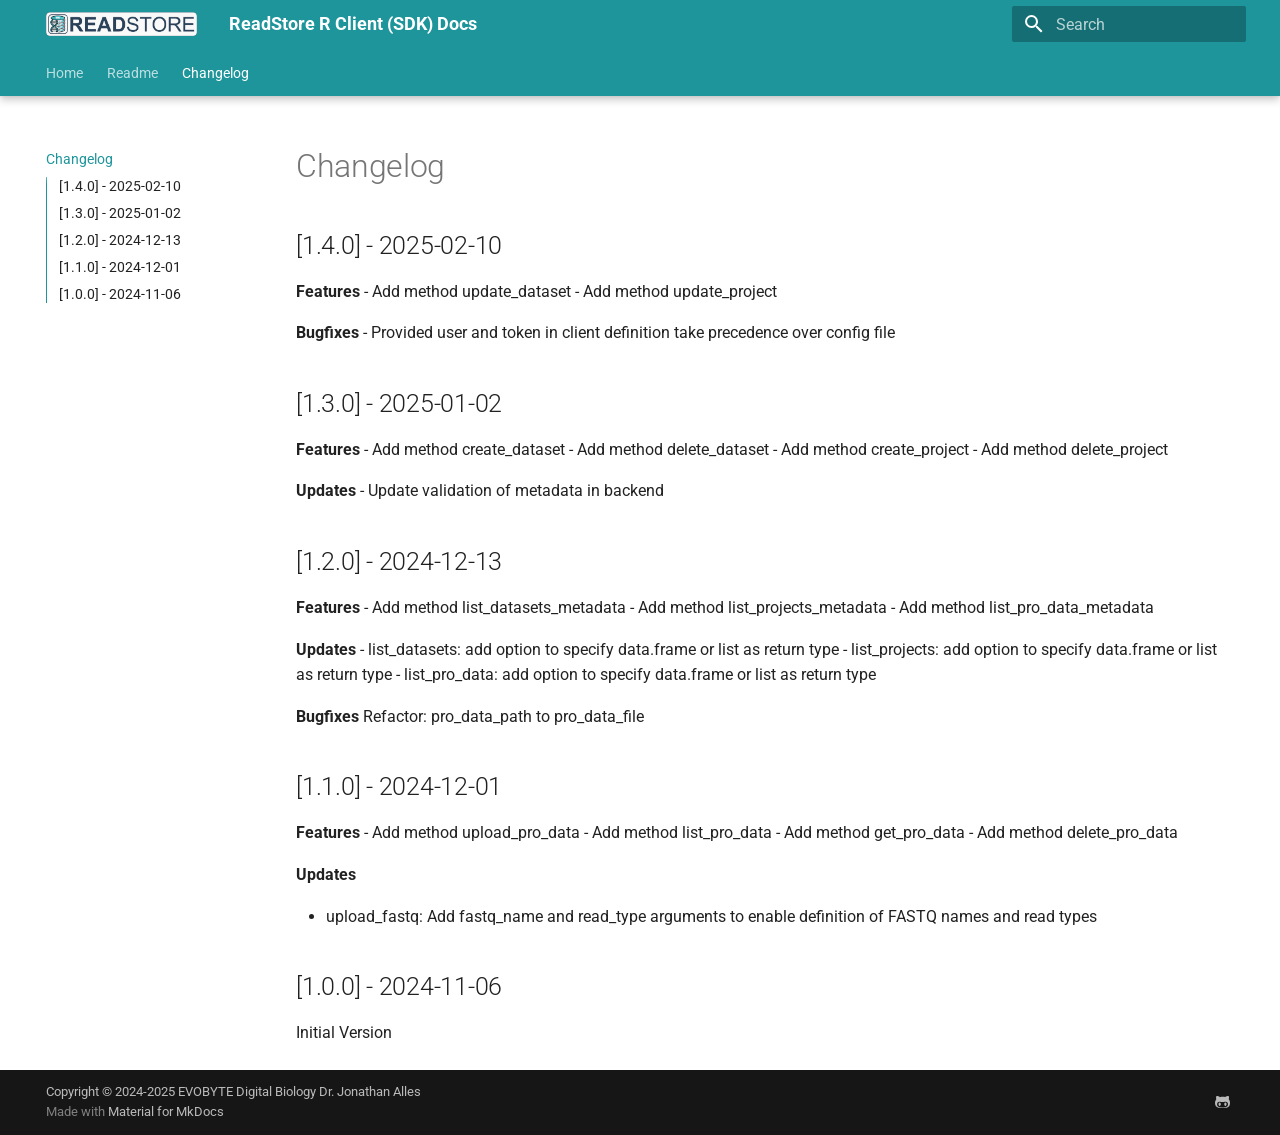
==== commit 1d14ff2c: "Deployed 9bbd7a2 with MkDocs version: 1.6.1" ====
--- a/CHANGELOG/index.html
+++ b/CHANGELOG/index.html
@@ -14,7 +14,7 @@
       
       
       <link rel="icon" href="../img/favicon.ico">
-      <meta name="generator" content="mkdocs-1.6.1, mkdocs-material-9.5.49">
+      <meta name="generator" content="mkdocs-1.6.1, mkdocs-material-9.6.3">
     
     
       
@@ -22,7 +22,7 @@
       
     
     
-      <link rel="stylesheet" href="../assets/stylesheets/main.6f8fc17f.min.css">
+      <link rel="stylesheet" href="../assets/stylesheets/main.d7758b05.min.css">
       
       
 
@@ -266,6 +266,7 @@
   
   <span class="md-ellipsis">
     Home
+    
   </span>
   
 
@@ -286,6 +287,7 @@
   
   <span class="md-ellipsis">
     Readme
+    
   </span>
   
 
@@ -315,6 +317,7 @@
   
   <span class="md-ellipsis">
     Changelog
+    
   </span>
   
 
@@ -326,6 +329,7 @@
   
   <span class="md-ellipsis">
     Changelog
+    
   </span>
   
 
@@ -345,6 +349,15 @@
       Table of contents
     </label>
     <ul class="md-nav__list" data-md-component="toc" data-md-scrollfix>
+      
+        <li class="md-nav__item">
+  <a href="#140-2025-02-10" class="md-nav__link">
+    <span class="md-ellipsis">
+      [1.4.0] - 2025-02-10
+    </span>
+  </a>
+  
+</li>
       
         <li class="md-nav__item">
   <a href="#130-2025-01-02" class="md-nav__link">
@@ -405,7 +418,14 @@
                   
 
 
+
 <h1 id="changelog">Changelog</h1>
+<h2 id="140-2025-02-10">[1.4.0] - 2025-02-10</h2>
+<p><strong>Features</strong>
+- Add method update_dataset
+- Add method update_project</p>
+<p><strong>Bugfixes</strong>
+- Provided user and token in client definition take precedence over config file</p>
 <h2 id="130-2025-01-02">[1.3.0] - 2025-01-02</h2>
 <p><strong>Features</strong>
 - Add method create_dataset
@@ -489,7 +509,7 @@
       
     
     <a href="https://github.com/EvobyteDigitalBiology/r-readstore" target="_blank" rel="noopener" title="github.com" class="md-social__link">
-      <svg xmlns="http://www.w3.org/2000/svg" viewBox="0 0 480 512"><!--! Font Awesome Free 6.7.1 by @fontawesome - https://fontawesome.com License - https://fontawesome.com/license/free (Icons: CC BY 4.0, Fonts: SIL OFL 1.1, Code: MIT License) Copyright 2024 Fonticons, Inc.--><path d="M186.1 328.7c0 20.9-10.9 55.1-36.7 55.1s-36.7-34.2-36.7-55.1 10.9-55.1 36.7-55.1 36.7 34.2 36.7 55.1M480 278.2c0 31.9-3.2 65.7-17.5 95-37.9 76.6-142.1 74.8-216.7 74.8-75.8 0-186.2 2.7-225.6-74.8-14.6-29-20.2-63.1-20.2-95 0-41.9 13.9-81.5 41.5-113.6-5.2-15.8-7.7-32.4-7.7-48.8 0-21.5 4.9-32.3 14.6-51.8 45.3 0 74.3 9 108.8 36 29-6.9 58.8-10 88.7-10 27 0 54.2 2.9 80.4 9.2 34-26.7 63-35.2 107.8-35.2 9.8 19.5 14.6 30.3 14.6 51.8 0 16.4-2.6 32.7-7.7 48.2 27.5 32.4 39 72.3 39 114.2m-64.3 50.5c0-43.9-26.7-82.6-73.5-82.6-18.9 0-37 3.4-56 6-14.9 2.3-29.8 3.2-45.1 3.2-15.2 0-30.1-.9-45.1-3.2-18.7-2.6-37-6-56-6-46.8 0-73.5 38.7-73.5 82.6 0 87.8 80.4 101.3 150.4 101.3h48.2c70.3 0 150.6-13.4 150.6-101.3m-82.6-55.1c-25.8 0-36.7 34.2-36.7 55.1s10.9 55.1 36.7 55.1 36.7-34.2 36.7-55.1-10.9-55.1-36.7-55.1"/></svg>
+      <svg xmlns="http://www.w3.org/2000/svg" viewBox="0 0 480 512"><!--! Font Awesome Free 6.7.2 by @fontawesome - https://fontawesome.com License - https://fontawesome.com/license/free (Icons: CC BY 4.0, Fonts: SIL OFL 1.1, Code: MIT License) Copyright 2024 Fonticons, Inc.--><path d="M186.1 328.7c0 20.9-10.9 55.1-36.7 55.1s-36.7-34.2-36.7-55.1 10.9-55.1 36.7-55.1 36.7 34.2 36.7 55.1M480 278.2c0 31.9-3.2 65.7-17.5 95-37.9 76.6-142.1 74.8-216.7 74.8-75.8 0-186.2 2.7-225.6-74.8-14.6-29-20.2-63.1-20.2-95 0-41.9 13.9-81.5 41.5-113.6-5.2-15.8-7.7-32.4-7.7-48.8 0-21.5 4.9-32.3 14.6-51.8 45.3 0 74.3 9 108.8 36 29-6.9 58.8-10 88.7-10 27 0 54.2 2.9 80.4 9.2 34-26.7 63-35.2 107.8-35.2 9.8 19.5 14.6 30.3 14.6 51.8 0 16.4-2.6 32.7-7.7 48.2 27.5 32.4 39 72.3 39 114.2m-64.3 50.5c0-43.9-26.7-82.6-73.5-82.6-18.9 0-37 3.4-56 6-14.9 2.3-29.8 3.2-45.1 3.2-15.2 0-30.1-.9-45.1-3.2-18.7-2.6-37-6-56-6-46.8 0-73.5 38.7-73.5 82.6 0 87.8 80.4 101.3 150.4 101.3h48.2c70.3 0 150.6-13.4 150.6-101.3m-82.6-55.1c-25.8 0-36.7 34.2-36.7 55.1s10.9 55.1 36.7 55.1 36.7-34.2 36.7-55.1-10.9-55.1-36.7-55.1"/></svg>
     </a>
   
 </div>
@@ -504,10 +524,10 @@
     </div>
     
     
-    <script id="__config" type="application/json">{"base": "..", "features": ["navigation.tabs", "navigation.tabs.sticky", "navigation.sections", "toc.integrate", "search.suggest", "search.highlight", "content.tabs.link", "content.code.annnotation", "content.copy"], "search": "../assets/javascripts/workers/search.6ce7567c.min.js", "translations": {"clipboard.copied": "Copied to clipboard", "clipboard.copy": "Copy to clipboard", "search.result.more.one": "1 more on this page", "search.result.more.other": "# more on this page", "search.result.none": "No matching documents", "search.result.one": "1 matching document", "search.result.other": "# matching documents", "search.result.placeholder": "Type to start searching", "search.result.term.missing": "Missing", "select.version": "Select version"}}</script>
-    
-    
-      <script src="../assets/javascripts/bundle.88dd0f4e.min.js"></script>
+    <script id="__config" type="application/json">{"base": "..", "features": ["navigation.tabs", "navigation.tabs.sticky", "navigation.sections", "toc.integrate", "search.suggest", "search.highlight", "content.tabs.link", "content.code.annnotation", "content.copy"], "search": "../assets/javascripts/workers/search.f8cc74c7.min.js", "translations": {"clipboard.copied": "Copied to clipboard", "clipboard.copy": "Copy to clipboard", "search.result.more.one": "1 more on this page", "search.result.more.other": "# more on this page", "search.result.none": "No matching documents", "search.result.one": "1 matching document", "search.result.other": "# matching documents", "search.result.placeholder": "Type to start searching", "search.result.term.missing": "Missing", "select.version": "Select version"}}</script>
+    
+    
+      <script src="../assets/javascripts/bundle.f1b6f286.min.js"></script>
       
     
   </body>
--- a/assets/stylesheets/main.d7758b05.min.css
+++ b/assets/stylesheets/main.d7758b05.min.css
@@ -0,0 +1 @@
+@charset "UTF-8";html{-webkit-text-size-adjust:none;-moz-text-size-adjust:none;text-size-adjust:none;box-sizing:border-box}*,:after,:before{box-sizing:inherit}@media (prefers-reduced-motion){*,:after,:before{transition:none!important}}body{margin:0}a,button,input,label{-webkit-tap-highlight-color:transparent}a{color:inherit;text-decoration:none}hr{border:0;box-sizing:initial;display:block;height:.05rem;overflow:visible;padding:0}small{font-size:80%}sub,sup{line-height:1em}img{border-style:none}table{border-collapse:initial;border-spacing:0}td,th{font-weight:400;vertical-align:top}button{background:#0000;border:0;font-family:inherit;font-size:inherit;margin:0;padding:0}input{border:0;outline:none}:root{--md-primary-fg-color:#4051b5;--md-primary-fg-color--light:#5d6cc0;--md-primary-fg-color--dark:#303fa1;--md-primary-bg-color:#fff;--md-primary-bg-color--light:#ffffffb3;--md-accent-fg-color:#526cfe;--md-accent-fg-color--transparent:#526cfe1a;--md-accent-bg-color:#fff;--md-accent-bg-color--light:#ffffffb3}[data-md-color-scheme=default]{color-scheme:light}[data-md-color-scheme=default] img[src$="#gh-dark-mode-only"],[data-md-color-scheme=default] img[src$="#only-dark"]{display:none}:root,[data-md-color-scheme=default]{--md-hue:225deg;--md-default-fg-color:#000000de;--md-default-fg-color--light:#0000008a;--md-default-fg-color--lighter:#00000052;--md-default-fg-color--lightest:#00000012;--md-default-bg-color:#fff;--md-default-bg-color--light:#ffffffb3;--md-default-bg-color--lighter:#ffffff4d;--md-default-bg-color--lightest:#ffffff1f;--md-code-fg-color:#36464e;--md-code-bg-color:#f5f5f5;--md-code-hl-color:#4287ff;--md-code-hl-color--light:#4287ff1a;--md-code-hl-number-color:#d52a2a;--md-code-hl-special-color:#db1457;--md-code-hl-function-color:#a846b9;--md-code-hl-constant-color:#6e59d9;--md-code-hl-keyword-color:#3f6ec6;--md-code-hl-string-color:#1c7d4d;--md-code-hl-name-color:var(--md-code-fg-color);--md-code-hl-operator-color:var(--md-default-fg-color--light);--md-code-hl-punctuation-color:var(--md-default-fg-color--light);--md-code-hl-comment-color:var(--md-default-fg-color--light);--md-code-hl-generic-color:var(--md-default-fg-color--light);--md-code-hl-variable-color:var(--md-default-fg-color--light);--md-typeset-color:var(--md-default-fg-color);--md-typeset-a-color:var(--md-primary-fg-color);--md-typeset-del-color:#f5503d26;--md-typeset-ins-color:#0bd57026;--md-typeset-kbd-color:#fafafa;--md-typeset-kbd-accent-color:#fff;--md-typeset-kbd-border-color:#b8b8b8;--md-typeset-mark-color:#ffff0080;--md-typeset-table-color:#0000001f;--md-typeset-table-color--light:rgba(0,0,0,.035);--md-admonition-fg-color:var(--md-default-fg-color);--md-admonition-bg-color:var(--md-default-bg-color);--md-warning-fg-color:#000000de;--md-warning-bg-color:#ff9;--md-footer-fg-color:#fff;--md-footer-fg-color--light:#ffffffb3;--md-footer-fg-color--lighter:#ffffff73;--md-footer-bg-color:#000000de;--md-footer-bg-color--dark:#00000052;--md-shadow-z1:0 0.2rem 0.5rem #0000000d,0 0 0.05rem #0000001a;--md-shadow-z2:0 0.2rem 0.5rem #0000001a,0 0 0.05rem #00000040;--md-shadow-z3:0 0.2rem 0.5rem #0003,0 0 0.05rem #00000059}.md-icon svg{fill:currentcolor;display:block;height:1.2rem;width:1.2rem}body{-webkit-font-smoothing:antialiased;-moz-osx-font-smoothing:grayscale;--md-text-font-family:var(--md-text-font,_),-apple-system,BlinkMacSystemFont,Helvetica,Arial,sans-serif;--md-code-font-family:var(--md-code-font,_),SFMono-Regular,Consolas,Menlo,monospace}aside,body,input{font-feature-settings:"kern","liga";color:var(--md-typeset-color);font-family:var(--md-text-font-family)}code,kbd,pre{font-feature-settings:"kern";font-family:var(--md-code-font-family)}:root{--md-typeset-table-sort-icon:url('data:image/svg+xml;charset=utf-8,<svg xmlns="http://www.w3.org/2000/svg" viewBox="0 0 24 24"><path d="m18 21-4-4h3V7h-3l4-4 4 4h-3v10h3M2 19v-2h10v2M2 13v-2h7v2M2 7V5h4v2z"/></svg>');--md-typeset-table-sort-icon--asc:url('data:image/svg+xml;charset=utf-8,<svg xmlns="http://www.w3.org/2000/svg" viewBox="0 0 24 24"><path d="M19 17h3l-4 4-4-4h3V3h2M2 17h10v2H2M6 5v2H2V5m0 6h7v2H2z"/></svg>');--md-typeset-table-sort-icon--desc:url('data:image/svg+xml;charset=utf-8,<svg xmlns="http://www.w3.org/2000/svg" viewBox="0 0 24 24"><path d="M19 7h3l-4-4-4 4h3v14h2M2 17h10v2H2M6 5v2H2V5m0 6h7v2H2z"/></svg>')}.md-typeset{-webkit-print-color-adjust:exact;color-adjust:exact;font-size:.8rem;line-height:1.6;overflow-wrap:break-word}@media print{.md-typeset{font-size:.68rem}}.md-typeset blockquote,.md-typeset dl,.md-typeset figure,.md-typeset ol,.md-typeset pre,.md-typeset ul{margin-bottom:1em;margin-top:1em}.md-typeset h1{color:var(--md-default-fg-color--light);font-size:2em;line-height:1.3;margin:0 0 1.25em}.md-typeset h1,.md-typeset h2{font-weight:300;letter-spacing:-.01em}.md-typeset h2{font-size:1.5625em;line-height:1.4;margin:1.6em 0 .64em}.md-typeset h3{font-size:1.25em;font-weight:400;letter-spacing:-.01em;line-height:1.5;margin:1.6em 0 .8em}.md-typeset h2+h3{margin-top:.8em}.md-typeset h4{font-weight:700;letter-spacing:-.01em;margin:1em 0}.md-typeset h5,.md-typeset h6{color:var(--md-default-fg-color--light);font-size:.8em;font-weight:700;letter-spacing:-.01em;margin:1.25em 0}.md-typeset h5{text-transform:uppercase}.md-typeset h5 code{text-transform:none}.md-typeset hr{border-bottom:.05rem solid var(--md-default-fg-color--lightest);display:flow-root;margin:1.5em 0}.md-typeset a{color:var(--md-typeset-a-color);word-break:break-word}.md-typeset a,.md-typeset a:before{transition:color 125ms}.md-typeset a:focus,.md-typeset a:hover{color:var(--md-accent-fg-color)}.md-typeset a:focus code,.md-typeset a:hover code{background-color:var(--md-accent-fg-color--transparent)}.md-typeset a code{color:currentcolor;transition:background-color 125ms}.md-typeset a.focus-visible{outline-color:var(--md-accent-fg-color);outline-offset:.2rem}.md-typeset code,.md-typeset kbd,.md-typeset pre{color:var(--md-code-fg-color);direction:ltr;font-variant-ligatures:none}@media print{.md-typeset code,.md-typeset kbd,.md-typeset pre{white-space:pre-wrap}}.md-typeset code{background-color:var(--md-code-bg-color);border-radius:.1rem;-webkit-box-decoration-break:clone;box-decoration-break:clone;font-size:.85em;padding:0 .2941176471em;word-break:break-word}.md-typeset code:not(.focus-visible){-webkit-tap-highlight-color:transparent;outline:none}.md-typeset pre{display:flow-root;line-height:1.4;position:relative}.md-typeset pre>code{-webkit-box-decoration-break:slice;box-decoration-break:slice;box-shadow:none;display:block;margin:0;outline-color:var(--md-accent-fg-color);overflow:auto;padding:.7720588235em 1.1764705882em;scrollbar-color:var(--md-default-fg-color--lighter) #0000;scrollbar-width:thin;touch-action:auto;word-break:normal}.md-typeset pre>code:hover{scrollbar-color:var(--md-accent-fg-color) #0000}.md-typeset pre>code::-webkit-scrollbar{height:.2rem;width:.2rem}.md-typeset pre>code::-webkit-scrollbar-thumb{background-color:var(--md-default-fg-color--lighter)}.md-typeset pre>code::-webkit-scrollbar-thumb:hover{background-color:var(--md-accent-fg-color)}.md-typeset kbd{background-color:var(--md-typeset-kbd-color);border-radius:.1rem;box-shadow:0 .1rem 0 .05rem var(--md-typeset-kbd-border-color),0 .1rem 0 var(--md-typeset-kbd-border-color),0 -.1rem .2rem var(--md-typeset-kbd-accent-color) inset;color:var(--md-default-fg-color);display:inline-block;font-size:.75em;padding:0 .6666666667em;vertical-align:text-top;word-break:break-word}.md-typeset mark{background-color:var(--md-typeset-mark-color);-webkit-box-decoration-break:clone;box-decoration-break:clone;color:inherit;word-break:break-word}.md-typeset abbr{border-bottom:.05rem dotted var(--md-default-fg-color--light);cursor:help;text-decoration:none}.md-typeset small{opacity:.75}[dir=ltr] .md-typeset sub,[dir=ltr] .md-typeset sup{margin-left:.078125em}[dir=rtl] .md-typeset sub,[dir=rtl] .md-typeset sup{margin-right:.078125em}[dir=ltr] .md-typeset blockquote{padding-left:.6rem}[dir=rtl] .md-typeset blockquote{padding-right:.6rem}[dir=ltr] .md-typeset blockquote{border-left:.2rem solid var(--md-default-fg-color--lighter)}[dir=rtl] .md-typeset blockquote{border-right:.2rem solid var(--md-default-fg-color--lighter)}.md-typeset blockquote{color:var(--md-default-fg-color--light);margin-left:0;margin-right:0}.md-typeset ul{list-style-type:disc}.md-typeset ul[type]{list-style-type:revert-layer}[dir=ltr] .md-typeset ol,[dir=ltr] .md-typeset ul{margin-left:.625em}[dir=rtl] .md-typeset ol,[dir=rtl] .md-typeset ul{margin-right:.625em}.md-typeset ol,.md-typeset ul{padding:0}.md-typeset ol:not([hidden]),.md-typeset ul:not([hidden]){display:flow-root}.md-typeset ol ol,.md-typeset ul ol{list-style-type:lower-alpha}.md-typeset ol ol ol,.md-typeset ul ol ol{list-style-type:lower-roman}.md-typeset ol ol ol ol,.md-typeset ul ol ol ol{list-style-type:upper-alpha}.md-typeset ol ol ol ol ol,.md-typeset ul ol ol ol ol{list-style-type:upper-roman}.md-typeset ol[type],.md-typeset ul[type]{list-style-type:revert-layer}[dir=ltr] .md-typeset ol li,[dir=ltr] .md-typeset ul li{margin-left:1.25em}[dir=rtl] .md-typeset ol li,[dir=rtl] .md-typeset ul li{margin-right:1.25em}.md-typeset ol li,.md-typeset ul li{margin-bottom:.5em}.md-typeset ol li blockquote,.md-typeset ol li p,.md-typeset ul li blockquote,.md-typeset ul li p{margin:.5em 0}.md-typeset ol li:last-child,.md-typeset ul li:last-child{margin-bottom:0}[dir=ltr] .md-typeset ol li ol,[dir=ltr] .md-typeset ol li ul,[dir=ltr] .md-typeset ul li ol,[dir=ltr] .md-typeset ul li ul{margin-left:.625em}[dir=rtl] .md-typeset ol li ol,[dir=rtl] .md-typeset ol li ul,[dir=rtl] .md-typeset ul li ol,[dir=rtl] .md-typeset ul li ul{margin-right:.625em}.md-typeset ol li ol,.md-typeset ol li ul,.md-typeset ul li ol,.md-typeset ul li ul{margin-bottom:.5em;margin-top:.5em}[dir=ltr] .md-typeset dd{margin-left:1.875em}[dir=rtl] .md-typeset dd{margin-right:1.875em}.md-typeset dd{margin-bottom:1.5em;margin-top:1em}.md-typeset img,.md-typeset svg,.md-typeset video{height:auto;max-width:100%}.md-typeset img[align=left]{margin:1em 1em 1em 0}.md-typeset img[align=right]{margin:1em 0 1em 1em}.md-typeset img[align]:only-child{margin-top:0}.md-typeset figure{display:flow-root;margin:1em auto;max-width:100%;text-align:center;width:-moz-fit-content;width:fit-content}.md-typeset figure img{display:block;margin:0 auto}.md-typeset figcaption{font-style:italic;margin:1em auto;max-width:24rem}.md-typeset iframe{max-width:100%}.md-typeset table:not([class]){background-color:var(--md-default-bg-color);border:.05rem solid var(--md-typeset-table-color);border-radius:.1rem;display:inline-block;font-size:.64rem;max-width:100%;overflow:auto;touch-action:auto}@media print{.md-typeset table:not([class]){display:table}}.md-typeset table:not([class])+*{margin-top:1.5em}.md-typeset table:not([class]) td>:first-child,.md-typeset table:not([class]) th>:first-child{margin-top:0}.md-typeset table:not([class]) td>:last-child,.md-typeset table:not([class]) th>:last-child{margin-bottom:0}.md-typeset table:not([class]) td:not([align]),.md-typeset table:not([class]) th:not([align]){text-align:left}[dir=rtl] .md-typeset table:not([class]) td:not([align]),[dir=rtl] .md-typeset table:not([class]) th:not([align]){text-align:right}.md-typeset table:not([class]) th{font-weight:700;min-width:5rem;padding:.9375em 1.25em;vertical-align:top}.md-typeset table:not([class]) td{border-top:.05rem solid var(--md-typeset-table-color);padding:.9375em 1.25em;vertical-align:top}.md-typeset table:not([class]) tbody tr{transition:background-color 125ms}.md-typeset table:not([class]) tbody tr:hover{background-color:var(--md-typeset-table-color--light);box-shadow:0 .05rem 0 var(--md-default-bg-color) inset}.md-typeset table:not([class]) a{word-break:normal}.md-typeset table th[role=columnheader]{cursor:pointer}[dir=ltr] .md-typeset table th[role=columnheader]:after{margin-left:.5em}[dir=rtl] .md-typeset table th[role=columnheader]:after{margin-right:.5em}.md-typeset table th[role=columnheader]:after{content:"";display:inline-block;height:1.2em;-webkit-mask-image:var(--md-typeset-table-sort-icon);mask-image:var(--md-typeset-table-sort-icon);-webkit-mask-repeat:no-repeat;mask-repeat:no-repeat;-webkit-mask-size:contain;mask-size:contain;transition:background-color 125ms;vertical-align:text-bottom;width:1.2em}.md-typeset table th[role=columnheader]:hover:after{background-color:var(--md-default-fg-color--lighter)}.md-typeset table th[role=columnheader][aria-sort=ascending]:after{background-color:var(--md-default-fg-color--light);-webkit-mask-image:var(--md-typeset-table-sort-icon--asc);mask-image:var(--md-typeset-table-sort-icon--asc)}.md-typeset table th[role=columnheader][aria-sort=descending]:after{background-color:var(--md-default-fg-color--light);-webkit-mask-image:var(--md-typeset-table-sort-icon--desc);mask-image:var(--md-typeset-table-sort-icon--desc)}.md-typeset__scrollwrap{margin:1em -.8rem;overflow-x:auto;touch-action:auto}.md-typeset__table{display:inline-block;margin-bottom:.5em;padding:0 .8rem}@media print{.md-typeset__table{display:block}}html .md-typeset__table table{display:table;margin:0;overflow:hidden;width:100%}@media screen and (max-width:44.984375em){.md-content__inner>pre{margin:1em -.8rem}.md-content__inner>pre code{border-radius:0}}.md-typeset .md-author{border-radius:100%;display:block;flex-shrink:0;height:1.6rem;overflow:hidden;position:relative;transition:color 125ms,transform 125ms;width:1.6rem}.md-typeset .md-author img{display:block}.md-typeset .md-author--more{background:var(--md-default-fg-color--lightest);color:var(--md-default-fg-color--lighter);font-size:.6rem;font-weight:700;line-height:1.6rem;text-align:center}.md-typeset .md-author--long{height:2.4rem;width:2.4rem}.md-typeset a.md-author{transform:scale(1)}.md-typeset a.md-author img{border-radius:100%;filter:grayscale(100%) opacity(75%);transition:filter 125ms}.md-typeset a.md-author:focus,.md-typeset a.md-author:hover{transform:scale(1.1);z-index:1}.md-typeset a.md-author:focus img,.md-typeset a.md-author:hover img{filter:grayscale(0)}.md-banner{background-color:var(--md-footer-bg-color);color:var(--md-footer-fg-color);overflow:auto}@media print{.md-banner{display:none}}.md-banner--warning{background-color:var(--md-warning-bg-color);color:var(--md-warning-fg-color)}.md-banner__inner{font-size:.7rem;margin:.6rem auto;padding:0 .8rem}[dir=ltr] .md-banner__button{float:right}[dir=rtl] .md-banner__button{float:left}.md-banner__button{color:inherit;cursor:pointer;transition:opacity .25s}.no-js .md-banner__button{display:none}.md-banner__button:hover{opacity:.7}html{font-size:125%;height:100%;overflow-x:hidden}@media screen and (min-width:100em){html{font-size:137.5%}}@media screen and (min-width:125em){html{font-size:150%}}body{background-color:var(--md-default-bg-color);display:flex;flex-direction:column;font-size:.5rem;min-height:100%;position:relative;width:100%}@media print{body{display:block}}@media screen and (max-width:59.984375em){body[data-md-scrolllock]{position:fixed}}.md-grid{margin-left:auto;margin-right:auto;max-width:61rem}.md-container{display:flex;flex-direction:column;flex-grow:1}@media print{.md-container{display:block}}.md-main{flex-grow:1}.md-main__inner{display:flex;height:100%;margin-top:1.5rem}.md-ellipsis{overflow:hidden;text-overflow:ellipsis}.md-toggle{display:none}.md-option{height:0;opacity:0;position:absolute;width:0}.md-option:checked+label:not([hidden]){display:block}.md-option.focus-visible+label{outline-color:var(--md-accent-fg-color);outline-style:auto}.md-skip{background-color:var(--md-default-fg-color);border-radius:.1rem;color:var(--md-default-bg-color);font-size:.64rem;margin:.5rem;opacity:0;outline-color:var(--md-accent-fg-color);padding:.3rem .5rem;position:fixed;transform:translateY(.4rem);z-index:-1}.md-skip:focus{opacity:1;transform:translateY(0);transition:transform .25s cubic-bezier(.4,0,.2,1),opacity 175ms 75ms;z-index:10}@page{margin:25mm}:root{--md-clipboard-icon:url('data:image/svg+xml;charset=utf-8,<svg xmlns="http://www.w3.org/2000/svg" viewBox="0 0 24 24"><path d="M19 21H8V7h11m0-2H8a2 2 0 0 0-2 2v14a2 2 0 0 0 2 2h11a2 2 0 0 0 2-2V7a2 2 0 0 0-2-2m-3-4H4a2 2 0 0 0-2 2v14h2V3h12z"/></svg>')}.md-clipboard{border-radius:.1rem;color:var(--md-default-fg-color--lightest);cursor:pointer;height:1.5em;outline-color:var(--md-accent-fg-color);outline-offset:.1rem;position:absolute;right:.5em;top:.5em;transition:color .25s;width:1.5em;z-index:1}@media print{.md-clipboard{display:none}}.md-clipboard:not(.focus-visible){-webkit-tap-highlight-color:transparent;outline:none}:hover>.md-clipboard{color:var(--md-default-fg-color--light)}.md-clipboard:focus,.md-clipboard:hover{color:var(--md-accent-fg-color)}.md-clipboard:after{background-color:currentcolor;content:"";display:block;height:1.125em;margin:0 auto;-webkit-mask-image:var(--md-clipboard-icon);mask-image:var(--md-clipboard-icon);-webkit-mask-position:center;mask-position:center;-webkit-mask-repeat:no-repeat;mask-repeat:no-repeat;-webkit-mask-size:contain;mask-size:contain;width:1.125em}.md-clipboard--inline{cursor:pointer}.md-clipboard--inline code{transition:color .25s,background-color .25s}.md-clipboard--inline:focus code,.md-clipboard--inline:hover code{background-color:var(--md-accent-fg-color--transparent);color:var(--md-accent-fg-color)}.md-typeset .md-code__content{display:grid}@keyframes consent{0%{opacity:0;transform:translateY(100%)}to{opacity:1;transform:translateY(0)}}@keyframes overlay{0%{opacity:0}to{opacity:1}}.md-consent__overlay{animation:overlay .25s both;-webkit-backdrop-filter:blur(.1rem);backdrop-filter:blur(.1rem);background-color:#0000008a;height:100%;opacity:1;position:fixed;top:0;width:100%;z-index:5}.md-consent__inner{animation:consent .5s cubic-bezier(.1,.7,.1,1) both;background-color:var(--md-default-bg-color);border:0;border-radius:.1rem;bottom:0;box-shadow:0 0 .2rem #0000001a,0 .2rem .4rem #0003;max-height:100%;overflow:auto;padding:0;position:fixed;width:100%;z-index:5}.md-consent__form{padding:.8rem}.md-consent__settings{display:none;margin:1em 0}input:checked+.md-consent__settings{display:block}.md-consent__controls{margin-bottom:.8rem}.md-typeset .md-consent__controls .md-button{display:inline}@media screen and (max-width:44.984375em){.md-typeset .md-consent__controls .md-button{display:block;margin-top:.4rem;text-align:center;width:100%}}.md-consent label{cursor:pointer}.md-content{flex-grow:1;min-width:0}.md-content__inner{margin:0 .8rem 1.2rem;padding-top:.6rem}@media screen and (min-width:76.25em){[dir=ltr] .md-sidebar--primary:not([hidden])~.md-content>.md-content__inner{margin-left:1.2rem}[dir=ltr] .md-sidebar--secondary:not([hidden])~.md-content>.md-content__inner,[dir=rtl] .md-sidebar--primary:not([hidden])~.md-content>.md-content__inner{margin-right:1.2rem}[dir=rtl] .md-sidebar--secondary:not([hidden])~.md-content>.md-content__inner{margin-left:1.2rem}}.md-content__inner:before{content:"";display:block;height:.4rem}.md-content__inner>:last-child{margin-bottom:0}[dir=ltr] .md-content__button{float:right}[dir=rtl] .md-content__button{float:left}[dir=ltr] .md-content__button{margin-left:.4rem}[dir=rtl] .md-content__button{margin-right:.4rem}.md-content__button{margin:.4rem 0;padding:0}@media print{.md-content__button{display:none}}.md-typeset .md-content__button{color:var(--md-default-fg-color--lighter)}.md-content__button svg{display:inline;vertical-align:top}[dir=rtl] .md-content__button svg{transform:scaleX(-1)}[dir=ltr] .md-dialog{right:.8rem}[dir=rtl] .md-dialog{left:.8rem}.md-dialog{background-color:var(--md-default-fg-color);border-radius:.1rem;bottom:.8rem;box-shadow:var(--md-shadow-z3);min-width:11.1rem;opacity:0;padding:.4rem .6rem;pointer-events:none;position:fixed;transform:translateY(100%);transition:transform 0ms .4s,opacity .4s;z-index:4}@media print{.md-dialog{display:none}}.md-dialog--active{opacity:1;pointer-events:auto;transform:translateY(0);transition:transform .4s cubic-bezier(.075,.85,.175,1),opacity .4s}.md-dialog__inner{color:var(--md-default-bg-color);font-size:.7rem}.md-feedback{margin:2em 0 1em;text-align:center}.md-feedback fieldset{border:none;margin:0;padding:0}.md-feedback__title{font-weight:700;margin:1em auto}.md-feedback__inner{position:relative}.md-feedback__list{display:flex;flex-wrap:wrap;place-content:baseline center;position:relative}.md-feedback__list:hover .md-icon:not(:disabled){color:var(--md-default-fg-color--lighter)}:disabled .md-feedback__list{min-height:1.8rem}.md-feedback__icon{color:var(--md-default-fg-color--light);cursor:pointer;flex-shrink:0;margin:0 .1rem;transition:color 125ms}.md-feedback__icon:not(:disabled).md-icon:hover{color:var(--md-accent-fg-color)}.md-feedback__icon:disabled{color:var(--md-default-fg-color--lightest);pointer-events:none}.md-feedback__note{opacity:0;position:relative;transform:translateY(.4rem);transition:transform .4s cubic-bezier(.1,.7,.1,1),opacity .15s}.md-feedback__note>*{margin:0 auto;max-width:16rem}:disabled .md-feedback__note{opacity:1;transform:translateY(0)}@media print{.md-feedback{display:none}}.md-footer{background-color:var(--md-footer-bg-color);color:var(--md-footer-fg-color)}@media print{.md-footer{display:none}}.md-footer__inner{justify-content:space-between;overflow:auto;padding:.2rem}.md-footer__inner:not([hidden]){display:flex}.md-footer__link{align-items:end;display:flex;flex-grow:0.01;margin-bottom:.4rem;margin-top:1rem;max-width:100%;outline-color:var(--md-accent-fg-color);overflow:hidden;transition:opacity .25s}.md-footer__link:focus,.md-footer__link:hover{opacity:.7}[dir=rtl] .md-footer__link svg{transform:scaleX(-1)}@media screen and (max-width:44.984375em){.md-footer__link--prev{flex-shrink:0}.md-footer__link--prev .md-footer__title{display:none}}[dir=ltr] .md-footer__link--next{margin-left:auto}[dir=rtl] .md-footer__link--next{margin-right:auto}.md-footer__link--next{text-align:right}[dir=rtl] .md-footer__link--next{text-align:left}.md-footer__title{flex-grow:1;font-size:.9rem;margin-bottom:.7rem;max-width:calc(100% - 2.4rem);padding:0 1rem;white-space:nowrap}.md-footer__button{margin:.2rem;padding:.4rem}.md-footer__direction{font-size:.64rem;opacity:.7}.md-footer-meta{background-color:var(--md-footer-bg-color--dark)}.md-footer-meta__inner{display:flex;flex-wrap:wrap;justify-content:space-between;padding:.2rem}html .md-footer-meta.md-typeset a{color:var(--md-footer-fg-color--light)}html .md-footer-meta.md-typeset a:focus,html .md-footer-meta.md-typeset a:hover{color:var(--md-footer-fg-color)}.md-copyright{color:var(--md-footer-fg-color--lighter);font-size:.64rem;margin:auto .6rem;padding:.4rem 0;width:100%}@media screen and (min-width:45em){.md-copyright{width:auto}}.md-copyright__highlight{color:var(--md-footer-fg-color--light)}.md-social{display:inline-flex;gap:.2rem;margin:0 .4rem;padding:.2rem 0 .6rem}@media screen and (min-width:45em){.md-social{padding:.6rem 0}}.md-social__link{display:inline-block;height:1.6rem;text-align:center;width:1.6rem}.md-social__link:before{line-height:1.9}.md-social__link svg{fill:currentcolor;max-height:.8rem;vertical-align:-25%}.md-typeset .md-button{border:.1rem solid;border-radius:.1rem;color:var(--md-primary-fg-color);cursor:pointer;display:inline-block;font-weight:700;padding:.625em 2em;transition:color 125ms,background-color 125ms,border-color 125ms}.md-typeset .md-button--primary{background-color:var(--md-primary-fg-color);border-color:var(--md-primary-fg-color);color:var(--md-primary-bg-color)}.md-typeset .md-button:focus,.md-typeset .md-button:hover{background-color:var(--md-accent-fg-color);border-color:var(--md-accent-fg-color);color:var(--md-accent-bg-color)}[dir=ltr] .md-typeset .md-input{border-top-left-radius:.1rem}[dir=ltr] .md-typeset .md-input,[dir=rtl] .md-typeset .md-input{border-top-right-radius:.1rem}[dir=rtl] .md-typeset .md-input{border-top-left-radius:.1rem}.md-typeset .md-input{border-bottom:.1rem solid var(--md-default-fg-color--lighter);box-shadow:var(--md-shadow-z1);font-size:.8rem;height:1.8rem;padding:0 .6rem;transition:border .25s,box-shadow .25s}.md-typeset .md-input:focus,.md-typeset .md-input:hover{border-bottom-color:var(--md-accent-fg-color);box-shadow:var(--md-shadow-z2)}.md-typeset .md-input--stretch{width:100%}.md-header{background-color:var(--md-primary-fg-color);box-shadow:0 0 .2rem #0000,0 .2rem .4rem #0000;color:var(--md-primary-bg-color);display:block;left:0;position:sticky;right:0;top:0;z-index:4}@media print{.md-header{display:none}}.md-header[hidden]{transform:translateY(-100%);transition:transform .25s cubic-bezier(.8,0,.6,1),box-shadow .25s}.md-header--shadow{box-shadow:0 0 .2rem #0000001a,0 .2rem .4rem #0003;transition:transform .25s cubic-bezier(.1,.7,.1,1),box-shadow .25s}.md-header__inner{align-items:center;display:flex;padding:0 .2rem}.md-header__button{color:currentcolor;cursor:pointer;margin:.2rem;outline-color:var(--md-accent-fg-color);padding:.4rem;position:relative;transition:opacity .25s;vertical-align:middle;z-index:1}.md-header__button:hover{opacity:.7}.md-header__button:not([hidden]){display:inline-block}.md-header__button:not(.focus-visible){-webkit-tap-highlight-color:transparent;outline:none}.md-header__button.md-logo{margin:.2rem;padding:.4rem}@media screen and (max-width:76.234375em){.md-header__button.md-logo{display:none}}.md-header__button.md-logo img,.md-header__button.md-logo svg{fill:currentcolor;display:block;height:1.2rem;width:auto}@media screen and (min-width:60em){.md-header__button[for=__search]{display:none}}.no-js .md-header__button[for=__search]{display:none}[dir=rtl] .md-header__button[for=__search] svg{transform:scaleX(-1)}@media screen and (min-width:76.25em){.md-header__button[for=__drawer]{display:none}}.md-header__topic{display:flex;max-width:100%;position:absolute;transition:transform .4s cubic-bezier(.1,.7,.1,1),opacity .15s;white-space:nowrap}.md-header__topic+.md-header__topic{opacity:0;pointer-events:none;transform:translateX(1.25rem);transition:transform .4s cubic-bezier(1,.7,.1,.1),opacity .15s;z-index:-1}[dir=rtl] .md-header__topic+.md-header__topic{transform:translateX(-1.25rem)}.md-header__topic:first-child{font-weight:700}[dir=ltr] .md-header__title{margin-left:1rem;margin-right:.4rem}[dir=rtl] .md-header__title{margin-left:.4rem;margin-right:1rem}.md-header__title{flex-grow:1;font-size:.9rem;height:2.4rem;line-height:2.4rem}.md-header__title--active .md-header__topic{opacity:0;pointer-events:none;transform:translateX(-1.25rem);transition:transform .4s cubic-bezier(1,.7,.1,.1),opacity .15s;z-index:-1}[dir=rtl] .md-header__title--active .md-header__topic{transform:translateX(1.25rem)}.md-header__title--active .md-header__topic+.md-header__topic{opacity:1;pointer-events:auto;transform:translateX(0);transition:transform .4s cubic-bezier(.1,.7,.1,1),opacity .15s;z-index:0}.md-header__title>.md-header__ellipsis{height:100%;position:relative;width:100%}.md-header__option{display:flex;flex-shrink:0;max-width:100%;transition:max-width 0ms .25s,opacity .25s .25s;white-space:nowrap}[data-md-toggle=search]:checked~.md-header .md-header__option{max-width:0;opacity:0;transition:max-width 0ms,opacity 0ms}.md-header__option>input{bottom:0}.md-header__source{display:none}@media screen and (min-width:60em){[dir=ltr] .md-header__source{margin-left:1rem}[dir=rtl] .md-header__source{margin-right:1rem}.md-header__source{display:block;max-width:11.7rem;width:11.7rem}}@media screen and (min-width:76.25em){[dir=ltr] .md-header__source{margin-left:1.4rem}[dir=rtl] .md-header__source{margin-right:1.4rem}}.md-meta{color:var(--md-default-fg-color--light);font-size:.7rem;line-height:1.3}.md-meta__list{display:inline-flex;flex-wrap:wrap;list-style:none;margin:0;padding:0}.md-meta__item:not(:last-child):after{content:"·";margin-left:.2rem;margin-right:.2rem}.md-meta__link{color:var(--md-typeset-a-color)}.md-meta__link:focus,.md-meta__link:hover{color:var(--md-accent-fg-color)}.md-draft{background-color:#ff1744;border-radius:.125em;color:#fff;display:inline-block;font-weight:700;padding-left:.5714285714em;padding-right:.5714285714em}:root{--md-nav-icon--prev:url('data:image/svg+xml;charset=utf-8,<svg xmlns="http://www.w3.org/2000/svg" viewBox="0 0 24 24"><path d="M20 11v2H8l5.5 5.5-1.42 1.42L4.16 12l7.92-7.92L13.5 5.5 8 11z"/></svg>');--md-nav-icon--next:url('data:image/svg+xml;charset=utf-8,<svg xmlns="http://www.w3.org/2000/svg" viewBox="0 0 24 24"><path d="M8.59 16.58 13.17 12 8.59 7.41 10 6l6 6-6 6z"/></svg>');--md-toc-icon:url('data:image/svg+xml;charset=utf-8,<svg xmlns="http://www.w3.org/2000/svg" viewBox="0 0 24 24"><path d="M3 9h14V7H3zm0 4h14v-2H3zm0 4h14v-2H3zm16 0h2v-2h-2zm0-10v2h2V7zm0 6h2v-2h-2z"/></svg>')}.md-nav{font-size:.7rem;line-height:1.3}.md-nav__title{color:var(--md-default-fg-color--light);display:block;font-weight:700;overflow:hidden;padding:0 .6rem;text-overflow:ellipsis}.md-nav__title .md-nav__button{display:none}.md-nav__title .md-nav__button img{height:100%;width:auto}.md-nav__title .md-nav__button.md-logo img,.md-nav__title .md-nav__button.md-logo svg{fill:currentcolor;display:block;height:2.4rem;max-width:100%;object-fit:contain;width:auto}.md-nav__list{list-style:none;margin:0;padding:0}.md-nav__link{align-items:flex-start;display:flex;gap:.4rem;margin-top:.625em;scroll-snap-align:start;transition:color 125ms}.md-nav__link--passed{color:var(--md-default-fg-color--light)}.md-nav__item .md-nav__link--active,.md-nav__item .md-nav__link--active code{color:var(--md-typeset-a-color)}.md-nav__link .md-ellipsis{position:relative}[dir=ltr] .md-nav__link .md-icon:last-child{margin-left:auto}[dir=rtl] .md-nav__link .md-icon:last-child{margin-right:auto}.md-nav__link svg{fill:currentcolor;flex-shrink:0;height:1.3em;position:relative}.md-nav__link[for]:focus,.md-nav__link[for]:hover,.md-nav__link[href]:focus,.md-nav__link[href]:hover{color:var(--md-accent-fg-color);cursor:pointer}.md-nav__link.focus-visible{outline-color:var(--md-accent-fg-color);outline-offset:.2rem}.md-nav--primary .md-nav__link[for=__toc]{display:none}.md-nav--primary .md-nav__link[for=__toc] .md-icon:after{background-color:currentcolor;display:block;height:100%;-webkit-mask-image:var(--md-toc-icon);mask-image:var(--md-toc-icon);width:100%}.md-nav--primary .md-nav__link[for=__toc]~.md-nav{display:none}.md-nav__container>.md-nav__link{margin-top:0}.md-nav__container>.md-nav__link:first-child{flex-grow:1;min-width:0}.md-nav__icon{flex-shrink:0}.md-nav__source{display:none}@media screen and (max-width:76.234375em){.md-nav--primary,.md-nav--primary .md-nav{background-color:var(--md-default-bg-color);display:flex;flex-direction:column;height:100%;left:0;position:absolute;right:0;top:0;z-index:1}.md-nav--primary .md-nav__item,.md-nav--primary .md-nav__title{font-size:.8rem;line-height:1.5}.md-nav--primary .md-nav__title{background-color:var(--md-default-fg-color--lightest);color:var(--md-default-fg-color--light);cursor:pointer;height:5.6rem;line-height:2.4rem;padding:3rem .8rem .2rem;position:relative;white-space:nowrap}[dir=ltr] .md-nav--primary .md-nav__title .md-nav__icon{left:.4rem}[dir=rtl] .md-nav--primary .md-nav__title .md-nav__icon{right:.4rem}.md-nav--primary .md-nav__title .md-nav__icon{display:block;height:1.2rem;margin:.2rem;position:absolute;top:.4rem;width:1.2rem}.md-nav--primary .md-nav__title .md-nav__icon:after{background-color:currentcolor;content:"";display:block;height:100%;-webkit-mask-image:var(--md-nav-icon--prev);mask-image:var(--md-nav-icon--prev);-webkit-mask-position:center;mask-position:center;-webkit-mask-repeat:no-repeat;mask-repeat:no-repeat;-webkit-mask-size:contain;mask-size:contain;width:100%}.md-nav--primary .md-nav__title~.md-nav__list{background-color:var(--md-default-bg-color);box-shadow:0 .05rem 0 var(--md-default-fg-color--lightest) inset;overflow-y:auto;scroll-snap-type:y mandatory;touch-action:pan-y}.md-nav--primary .md-nav__title~.md-nav__list>:first-child{border-top:0}.md-nav--primary .md-nav__title[for=__drawer]{background-color:var(--md-primary-fg-color);color:var(--md-primary-bg-color);font-weight:700}.md-nav--primary .md-nav__title .md-logo{display:block;left:.2rem;margin:.2rem;padding:.4rem;position:absolute;right:.2rem;top:.2rem}.md-nav--primary .md-nav__list{flex:1}.md-nav--primary .md-nav__item{border-top:.05rem solid var(--md-default-fg-color--lightest)}.md-nav--primary .md-nav__item--active>.md-nav__link{color:var(--md-typeset-a-color)}.md-nav--primary .md-nav__item--active>.md-nav__link:focus,.md-nav--primary .md-nav__item--active>.md-nav__link:hover{color:var(--md-accent-fg-color)}.md-nav--primary .md-nav__link{margin-top:0;padding:.6rem .8rem}.md-nav--primary .md-nav__link svg{margin-top:.1em}.md-nav--primary .md-nav__link>.md-nav__link{padding:0}[dir=ltr] .md-nav--primary .md-nav__link .md-nav__icon{margin-right:-.2rem}[dir=rtl] .md-nav--primary .md-nav__link .md-nav__icon{margin-left:-.2rem}.md-nav--primary .md-nav__link .md-nav__icon{font-size:1.2rem;height:1.2rem;width:1.2rem}.md-nav--primary .md-nav__link .md-nav__icon:after{background-color:currentcolor;content:"";display:block;height:100%;-webkit-mask-image:var(--md-nav-icon--next);mask-image:var(--md-nav-icon--next);-webkit-mask-position:center;mask-position:center;-webkit-mask-repeat:no-repeat;mask-repeat:no-repeat;-webkit-mask-size:contain;mask-size:contain;width:100%}[dir=rtl] .md-nav--primary .md-nav__icon:after{transform:scale(-1)}.md-nav--primary .md-nav--secondary .md-nav{background-color:initial;position:static}[dir=ltr] .md-nav--primary .md-nav--secondary .md-nav .md-nav__link{padding-left:1.4rem}[dir=rtl] .md-nav--primary .md-nav--secondary .md-nav .md-nav__link{padding-right:1.4rem}[dir=ltr] .md-nav--primary .md-nav--secondary .md-nav .md-nav .md-nav__link{padding-left:2rem}[dir=rtl] .md-nav--primary .md-nav--secondary .md-nav .md-nav .md-nav__link{padding-right:2rem}[dir=ltr] .md-nav--primary .md-nav--secondary .md-nav .md-nav .md-nav .md-nav__link{padding-left:2.6rem}[dir=rtl] .md-nav--primary .md-nav--secondary .md-nav .md-nav .md-nav .md-nav__link{padding-right:2.6rem}[dir=ltr] .md-nav--primary .md-nav--secondary .md-nav .md-nav .md-nav .md-nav .md-nav__link{padding-left:3.2rem}[dir=rtl] .md-nav--primary .md-nav--secondary .md-nav .md-nav .md-nav .md-nav .md-nav__link{padding-right:3.2rem}.md-nav--secondary{background-color:initial}.md-nav__toggle~.md-nav{display:flex;opacity:0;transform:translateX(100%);transition:transform .25s cubic-bezier(.8,0,.6,1),opacity 125ms 50ms}[dir=rtl] .md-nav__toggle~.md-nav{transform:translateX(-100%)}.md-nav__toggle:checked~.md-nav{opacity:1;transform:translateX(0);transition:transform .25s cubic-bezier(.4,0,.2,1),opacity 125ms 125ms}.md-nav__toggle:checked~.md-nav>.md-nav__list{-webkit-backface-visibility:hidden;backface-visibility:hidden}}@media screen and (max-width:59.984375em){.md-nav--primary .md-nav__link[for=__toc]{display:flex}.md-nav--primary .md-nav__link[for=__toc] .md-icon:after{content:""}.md-nav--primary .md-nav__link[for=__toc]+.md-nav__link{display:none}.md-nav--primary .md-nav__link[for=__toc]~.md-nav{display:flex}.md-nav__source{background-color:var(--md-primary-fg-color--dark);color:var(--md-primary-bg-color);display:block;padding:0 .2rem}}@media screen and (min-width:60em) and (max-width:76.234375em){.md-nav--integrated .md-nav__link[for=__toc]{display:flex}.md-nav--integrated .md-nav__link[for=__toc] .md-icon:after{content:""}.md-nav--integrated .md-nav__link[for=__toc]+.md-nav__link{display:none}.md-nav--integrated .md-nav__link[for=__toc]~.md-nav{display:flex}}@media screen and (min-width:60em){.md-nav{margin-bottom:-.4rem}.md-nav--secondary .md-nav__title{background:var(--md-default-bg-color);box-shadow:0 0 .4rem .4rem var(--md-default-bg-color);position:sticky;top:0;z-index:1}.md-nav--secondary .md-nav__title[for=__toc]{scroll-snap-align:start}.md-nav--secondary .md-nav__title .md-nav__icon{display:none}[dir=ltr] .md-nav--secondary .md-nav__list{padding-left:.6rem}[dir=rtl] .md-nav--secondary .md-nav__list{padding-right:.6rem}.md-nav--secondary .md-nav__list{padding-bottom:.4rem}[dir=ltr] .md-nav--secondary .md-nav__item>.md-nav__link{margin-right:.4rem}[dir=rtl] .md-nav--secondary .md-nav__item>.md-nav__link{margin-left:.4rem}}@media screen and (min-width:76.25em){.md-nav{margin-bottom:-.4rem;transition:max-height .25s cubic-bezier(.86,0,.07,1)}.md-nav--primary .md-nav__title{background:var(--md-default-bg-color);box-shadow:0 0 .4rem .4rem var(--md-default-bg-color);position:sticky;top:0;z-index:1}.md-nav--primary .md-nav__title[for=__drawer]{scroll-snap-align:start}.md-nav--primary .md-nav__title .md-nav__icon{display:none}[dir=ltr] .md-nav--primary .md-nav__list{padding-left:.6rem}[dir=rtl] .md-nav--primary .md-nav__list{padding-right:.6rem}.md-nav--primary .md-nav__list{padding-bottom:.4rem}[dir=ltr] .md-nav--primary .md-nav__item>.md-nav__link{margin-right:.4rem}[dir=rtl] .md-nav--primary .md-nav__item>.md-nav__link{margin-left:.4rem}.md-nav__toggle~.md-nav{display:grid;grid-template-rows:0fr;opacity:0;transition:grid-template-rows .25s cubic-bezier(.86,0,.07,1),opacity .25s,visibility 0ms .25s;visibility:collapse}.md-nav__toggle~.md-nav>.md-nav__list{overflow:hidden}.md-nav__toggle.md-toggle--indeterminate~.md-nav,.md-nav__toggle:checked~.md-nav{grid-template-rows:1fr;opacity:1;transition:grid-template-rows .25s cubic-bezier(.86,0,.07,1),opacity .15s .1s,visibility 0ms;visibility:visible}.md-nav__toggle.md-toggle--indeterminate~.md-nav{transition:none}.md-nav__item--nested>.md-nav>.md-nav__title{display:none}.md-nav__item--section{display:block;margin:1.25em 0}.md-nav__item--section:last-child{margin-bottom:0}.md-nav__item--section>.md-nav__link{font-weight:700}.md-nav__item--section>.md-nav__link[for]{color:var(--md-default-fg-color--light)}.md-nav__item--section>.md-nav__link:not(.md-nav__container){pointer-events:none}.md-nav__item--section>.md-nav__link .md-icon,.md-nav__item--section>.md-nav__link>[for]{display:none}[dir=ltr] .md-nav__item--section>.md-nav{margin-left:-.6rem}[dir=rtl] .md-nav__item--section>.md-nav{margin-right:-.6rem}.md-nav__item--section>.md-nav{display:block;opacity:1;visibility:visible}.md-nav__item--section>.md-nav>.md-nav__list>.md-nav__item{padding:0}.md-nav__icon{border-radius:100%;height:.9rem;transition:background-color .25s;width:.9rem}.md-nav__icon:hover{background-color:var(--md-accent-fg-color--transparent)}.md-nav__icon:after{background-color:currentcolor;border-radius:100%;content:"";display:inline-block;height:100%;-webkit-mask-image:var(--md-nav-icon--next);mask-image:var(--md-nav-icon--next);-webkit-mask-position:center;mask-position:center;-webkit-mask-repeat:no-repeat;mask-repeat:no-repeat;-webkit-mask-size:contain;mask-size:contain;transition:transform .25s;vertical-align:-.1rem;width:100%}[dir=rtl] .md-nav__icon:after{transform:rotate(180deg)}.md-nav__item--nested .md-nav__toggle:checked~.md-nav__link .md-nav__icon:after,.md-nav__item--nested .md-toggle--indeterminate~.md-nav__link .md-nav__icon:after{transform:rotate(90deg)}.md-nav--lifted>.md-nav__list>.md-nav__item,.md-nav--lifted>.md-nav__title{display:none}.md-nav--lifted>.md-nav__list>.md-nav__item--active{display:block}.md-nav--lifted>.md-nav__list>.md-nav__item--active>.md-nav__link{background:var(--md-default-bg-color);box-shadow:0 0 .4rem .4rem var(--md-default-bg-color);margin-top:0;position:sticky;top:0;z-index:1}.md-nav--lifted>.md-nav__list>.md-nav__item--active>.md-nav__link:not(.md-nav__container){pointer-events:none}.md-nav--lifted>.md-nav__list>.md-nav__item--active.md-nav__item--section{margin:0}[dir=ltr] .md-nav--lifted>.md-nav__list>.md-nav__item>.md-nav:not(.md-nav--secondary){margin-left:-.6rem}[dir=rtl] .md-nav--lifted>.md-nav__list>.md-nav__item>.md-nav:not(.md-nav--secondary){margin-right:-.6rem}.md-nav--lifted>.md-nav__list>.md-nav__item>[for]{color:var(--md-default-fg-color--light)}.md-nav--lifted .md-nav[data-md-level="1"]{grid-template-rows:1fr;opacity:1;visibility:visible}[dir=ltr] .md-nav--integrated>.md-nav__list>.md-nav__item--active .md-nav--secondary{border-left:.05rem solid var(--md-primary-fg-color)}[dir=rtl] .md-nav--integrated>.md-nav__list>.md-nav__item--active .md-nav--secondary{border-right:.05rem solid var(--md-primary-fg-color)}.md-nav--integrated>.md-nav__list>.md-nav__item--active .md-nav--secondary{display:block;margin-bottom:1.25em;opacity:1;visibility:visible}.md-nav--integrated>.md-nav__list>.md-nav__item--active .md-nav--secondary>.md-nav__list{overflow:visible;padding-bottom:0}.md-nav--integrated>.md-nav__list>.md-nav__item--active .md-nav--secondary>.md-nav__title{display:none}}.md-pagination{font-size:.8rem;font-weight:700;gap:.4rem}.md-pagination,.md-pagination>*{align-items:center;display:flex;justify-content:center}.md-pagination>*{border-radius:.2rem;height:1.8rem;min-width:1.8rem;text-align:center}.md-pagination__current{background-color:var(--md-default-fg-color--lightest);color:var(--md-default-fg-color--light)}.md-pagination__link{transition:color 125ms,background-color 125ms}.md-pagination__link:focus,.md-pagination__link:hover{background-color:var(--md-accent-fg-color--transparent);color:var(--md-accent-fg-color)}.md-pagination__link:focus svg,.md-pagination__link:hover svg{color:var(--md-accent-fg-color)}.md-pagination__link.focus-visible{outline-color:var(--md-accent-fg-color);outline-offset:.2rem}.md-pagination__link svg{fill:currentcolor;color:var(--md-default-fg-color--lighter);display:block;max-height:100%;width:1.2rem}.md-post__back{border-bottom:.05rem solid var(--md-default-fg-color--lightest);margin-bottom:1.2rem;padding-bottom:1.2rem}@media screen and (max-width:76.234375em){.md-post__back{display:none}}[dir=rtl] .md-post__back svg{transform:scaleX(-1)}.md-post__authors{display:flex;flex-direction:column;gap:.6rem;margin:0 .6rem 1.2rem}.md-post .md-post__meta a{transition:color 125ms}.md-post .md-post__meta a:focus,.md-post .md-post__meta a:hover{color:var(--md-accent-fg-color)}.md-post__title{color:var(--md-default-fg-color--light);font-weight:700}.md-post--excerpt{margin-bottom:3.2rem}.md-post--excerpt .md-post__header{align-items:center;display:flex;gap:.6rem;min-height:1.6rem}.md-post--excerpt .md-post__authors{align-items:center;display:inline-flex;flex-direction:row;gap:.2rem;margin:0;min-height:2.4rem}[dir=ltr] .md-post--excerpt .md-post__meta .md-meta__list{margin-right:.4rem}[dir=rtl] .md-post--excerpt .md-post__meta .md-meta__list{margin-left:.4rem}.md-post--excerpt .md-post__content>:first-child{--md-scroll-margin:6rem;margin-top:0}.md-post>.md-nav--secondary{margin:1em 0}.md-profile{align-items:center;display:flex;font-size:.7rem;gap:.6rem;line-height:1.4;width:100%}.md-profile__description{flex-grow:1}.md-content--post{display:flex}@media screen and (max-width:76.234375em){.md-content--post{flex-flow:column-reverse}}.md-content--post>.md-content__inner{min-width:0}@media screen and (min-width:76.25em){[dir=ltr] .md-content--post>.md-content__inner{margin-left:1.2rem}[dir=rtl] .md-content--post>.md-content__inner{margin-right:1.2rem}}@media screen and (max-width:76.234375em){.md-sidebar.md-sidebar--post{padding:0;position:static;width:100%}.md-sidebar.md-sidebar--post .md-sidebar__scrollwrap{overflow:visible}.md-sidebar.md-sidebar--post .md-sidebar__inner{padding:0}.md-sidebar.md-sidebar--post .md-post__meta{margin-left:.6rem;margin-right:.6rem}.md-sidebar.md-sidebar--post .md-nav__item{border:none;display:inline}.md-sidebar.md-sidebar--post .md-nav__list{display:inline-flex;flex-wrap:wrap;gap:.6rem;padding-bottom:.6rem;padding-top:.6rem}.md-sidebar.md-sidebar--post .md-nav__link{padding:0}.md-sidebar.md-sidebar--post .md-nav{height:auto;margin-bottom:0;position:static}}:root{--md-progress-value:0;--md-progress-delay:400ms}.md-progress{background:var(--md-primary-bg-color);height:.075rem;opacity:min(clamp(0,var(--md-progress-value),1),clamp(0,100 - var(--md-progress-value),1));position:fixed;top:0;transform:scaleX(calc(var(--md-progress-value)*1%));transform-origin:left;transition:transform .5s cubic-bezier(.19,1,.22,1),opacity .25s var(--md-progress-delay);width:100%;z-index:4}:root{--md-search-result-icon:url('data:image/svg+xml;charset=utf-8,<svg xmlns="http://www.w3.org/2000/svg" viewBox="0 0 24 24"><path d="M14 2H6a2 2 0 0 0-2 2v16a2 2 0 0 0 2 2h7c-.41-.25-.8-.56-1.14-.9-.33-.33-.61-.7-.86-1.1H6V4h7v5h5v1.18c.71.16 1.39.43 2 .82V8zm6.31 16.9c1.33-2.11.69-4.9-1.4-6.22-2.11-1.33-4.91-.68-6.22 1.4-1.34 2.11-.69 4.89 1.4 6.22 1.46.93 3.32.93 4.79.02L22 23.39 23.39 22zm-3.81.1a2.5 2.5 0 0 1-2.5-2.5 2.5 2.5 0 0 1 2.5-2.5 2.5 2.5 0 0 1 2.5 2.5 2.5 2.5 0 0 1-2.5 2.5"/></svg>')}.md-search{position:relative}@media screen and (min-width:60em){.md-search{padding:.2rem 0}}.no-js .md-search{display:none}.md-search__overlay{opacity:0;z-index:1}@media screen and (max-width:59.984375em){[dir=ltr] .md-search__overlay{left:-2.2rem}[dir=rtl] .md-search__overlay{right:-2.2rem}.md-search__overlay{background-color:var(--md-default-bg-color);border-radius:1rem;height:2rem;overflow:hidden;pointer-events:none;position:absolute;top:-1rem;transform-origin:center;transition:transform .3s .1s,opacity .2s .2s;width:2rem}[data-md-toggle=search]:checked~.md-header .md-search__overlay{opacity:1;transition:transform .4s,opacity .1s}}@media screen and (min-width:60em){[dir=ltr] .md-search__overlay{left:0}[dir=rtl] .md-search__overlay{right:0}.md-search__overlay{background-color:#0000008a;cursor:pointer;height:0;position:fixed;top:0;transition:width 0ms .25s,height 0ms .25s,opacity .25s;width:0}[data-md-toggle=search]:checked~.md-header .md-search__overlay{height:200vh;opacity:1;transition:width 0ms,height 0ms,opacity .25s;width:100%}}@media screen and (max-width:29.984375em){[data-md-toggle=search]:checked~.md-header .md-search__overlay{transform:scale(45)}}@media screen and (min-width:30em) and (max-width:44.984375em){[data-md-toggle=search]:checked~.md-header .md-search__overlay{transform:scale(60)}}@media screen and (min-width:45em) and (max-width:59.984375em){[data-md-toggle=search]:checked~.md-header .md-search__overlay{transform:scale(75)}}.md-search__inner{-webkit-backface-visibility:hidden;backface-visibility:hidden}@media screen and (max-width:59.984375em){[dir=ltr] .md-search__inner{left:0}[dir=rtl] .md-search__inner{right:0}.md-search__inner{height:0;opacity:0;overflow:hidden;position:fixed;top:0;transform:translateX(5%);transition:width 0ms .3s,height 0ms .3s,transform .15s cubic-bezier(.4,0,.2,1) .15s,opacity .15s .15s;width:0;z-index:2}[dir=rtl] .md-search__inner{transform:translateX(-5%)}[data-md-toggle=search]:checked~.md-header .md-search__inner{height:100%;opacity:1;transform:translateX(0);transition:width 0ms 0ms,height 0ms 0ms,transform .15s cubic-bezier(.1,.7,.1,1) .15s,opacity .15s .15s;width:100%}}@media screen and (min-width:60em){[dir=ltr] .md-search__inner{float:right}[dir=rtl] .md-search__inner{float:left}.md-search__inner{padding:.1rem 0;position:relative;transition:width .25s cubic-bezier(.1,.7,.1,1);width:11.7rem}}@media screen and (min-width:60em) and (max-width:76.234375em){[data-md-toggle=search]:checked~.md-header .md-search__inner{width:23.4rem}}@media screen and (min-width:76.25em){[data-md-toggle=search]:checked~.md-header .md-search__inner{width:34.4rem}}.md-search__form{background-color:var(--md-default-bg-color);box-shadow:0 0 .6rem #0000;height:2.4rem;position:relative;transition:color .25s,background-color .25s;z-index:2}@media screen and (min-width:60em){.md-search__form{background-color:#00000042;border-radius:.1rem;height:1.8rem}.md-search__form:hover{background-color:#ffffff1f}}[data-md-toggle=search]:checked~.md-header .md-search__form{background-color:var(--md-default-bg-color);border-radius:.1rem .1rem 0 0;box-shadow:0 0 .6rem #00000012;color:var(--md-default-fg-color)}[dir=ltr] .md-search__input{padding-left:3.6rem;padding-right:2.2rem}[dir=rtl] .md-search__input{padding-left:2.2rem;padding-right:3.6rem}.md-search__input{background:#0000;font-size:.9rem;height:100%;position:relative;text-overflow:ellipsis;width:100%;z-index:2}.md-search__input::placeholder{transition:color .25s}.md-search__input::placeholder,.md-search__input~.md-search__icon{color:var(--md-default-fg-color--light)}.md-search__input::-ms-clear{display:none}@media screen and (max-width:59.984375em){.md-search__input{font-size:.9rem;height:2.4rem;width:100%}}@media screen and (min-width:60em){[dir=ltr] .md-search__input{padding-left:2.2rem}[dir=rtl] .md-search__input{padding-right:2.2rem}.md-search__input{color:inherit;font-size:.8rem}.md-search__input::placeholder{color:var(--md-primary-bg-color--light)}.md-search__input+.md-search__icon{color:var(--md-primary-bg-color)}[data-md-toggle=search]:checked~.md-header .md-search__input{text-overflow:clip}[data-md-toggle=search]:checked~.md-header .md-search__input+.md-search__icon{color:var(--md-default-fg-color--light)}[data-md-toggle=search]:checked~.md-header .md-search__input::placeholder{color:#0000}}.md-search__icon{cursor:pointer;display:inline-block;height:1.2rem;transition:color .25s,opacity .25s;width:1.2rem}.md-search__icon:hover{opacity:.7}[dir=ltr] .md-search__icon[for=__search]{left:.5rem}[dir=rtl] .md-search__icon[for=__search]{right:.5rem}.md-search__icon[for=__search]{position:absolute;top:.3rem;z-index:2}[dir=rtl] .md-search__icon[for=__search] svg{transform:scaleX(-1)}@media screen and (max-width:59.984375em){[dir=ltr] .md-search__icon[for=__search]{left:.8rem}[dir=rtl] .md-search__icon[for=__search]{right:.8rem}.md-search__icon[for=__search]{top:.6rem}.md-search__icon[for=__search] svg:first-child{display:none}}@media screen and (min-width:60em){.md-search__icon[for=__search]{pointer-events:none}.md-search__icon[for=__search] svg:last-child{display:none}}[dir=ltr] .md-search__options{right:.5rem}[dir=rtl] .md-search__options{left:.5rem}.md-search__options{pointer-events:none;position:absolute;top:.3rem;z-index:2}@media screen and (max-width:59.984375em){[dir=ltr] .md-search__options{right:.8rem}[dir=rtl] .md-search__options{left:.8rem}.md-search__options{top:.6rem}}[dir=ltr] .md-search__options>.md-icon{margin-left:.2rem}[dir=rtl] .md-search__options>.md-icon{margin-right:.2rem}.md-search__options>.md-icon{color:var(--md-default-fg-color--light);opacity:0;transform:scale(.75);transition:transform .15s cubic-bezier(.1,.7,.1,1),opacity .15s}.md-search__options>.md-icon:not(.focus-visible){-webkit-tap-highlight-color:transparent;outline:none}[data-md-toggle=search]:checked~.md-header .md-search__input:valid~.md-search__options>.md-icon{opacity:1;pointer-events:auto;transform:scale(1)}[data-md-toggle=search]:checked~.md-header .md-search__input:valid~.md-search__options>.md-icon:hover{opacity:.7}[dir=ltr] .md-search__suggest{padding-left:3.6rem;padding-right:2.2rem}[dir=rtl] .md-search__suggest{padding-left:2.2rem;padding-right:3.6rem}.md-search__suggest{align-items:center;color:var(--md-default-fg-color--lighter);display:flex;font-size:.9rem;height:100%;opacity:0;position:absolute;top:0;transition:opacity 50ms;white-space:nowrap;width:100%}@media screen and (min-width:60em){[dir=ltr] .md-search__suggest{padding-left:2.2rem}[dir=rtl] .md-search__suggest{padding-right:2.2rem}.md-search__suggest{font-size:.8rem}}[data-md-toggle=search]:checked~.md-header .md-search__suggest{opacity:1;transition:opacity .3s .1s}[dir=ltr] .md-search__output{border-bottom-left-radius:.1rem}[dir=ltr] .md-search__output,[dir=rtl] .md-search__output{border-bottom-right-radius:.1rem}[dir=rtl] .md-search__output{border-bottom-left-radius:.1rem}.md-search__output{overflow:hidden;position:absolute;width:100%;z-index:1}@media screen and (max-width:59.984375em){.md-search__output{bottom:0;top:2.4rem}}@media screen and (min-width:60em){.md-search__output{opacity:0;top:1.9rem;transition:opacity .4s}[data-md-toggle=search]:checked~.md-header .md-search__output{box-shadow:var(--md-shadow-z3);opacity:1}}.md-search__scrollwrap{-webkit-backface-visibility:hidden;backface-visibility:hidden;background-color:var(--md-default-bg-color);height:100%;overflow-y:auto;touch-action:pan-y}@media (-webkit-max-device-pixel-ratio:1),(max-resolution:1dppx){.md-search__scrollwrap{transform:translateZ(0)}}@media screen and (min-width:60em) and (max-width:76.234375em){.md-search__scrollwrap{width:23.4rem}}@media screen and (min-width:76.25em){.md-search__scrollwrap{width:34.4rem}}@media screen and (min-width:60em){.md-search__scrollwrap{max-height:0;scrollbar-color:var(--md-default-fg-color--lighter) #0000;scrollbar-width:thin}[data-md-toggle=search]:checked~.md-header .md-search__scrollwrap{max-height:75vh}.md-search__scrollwrap:hover{scrollbar-color:var(--md-accent-fg-color) #0000}.md-search__scrollwrap::-webkit-scrollbar{height:.2rem;width:.2rem}.md-search__scrollwrap::-webkit-scrollbar-thumb{background-color:var(--md-default-fg-color--lighter)}.md-search__scrollwrap::-webkit-scrollbar-thumb:hover{background-color:var(--md-accent-fg-color)}}.md-search-result{color:var(--md-default-fg-color);word-break:break-word}.md-search-result__meta{background-color:var(--md-default-fg-color--lightest);color:var(--md-default-fg-color--light);font-size:.64rem;line-height:1.8rem;padding:0 .8rem;scroll-snap-align:start}@media screen and (min-width:60em){[dir=ltr] .md-search-result__meta{padding-left:2.2rem}[dir=rtl] .md-search-result__meta{padding-right:2.2rem}}.md-search-result__list{list-style:none;margin:0;padding:0;-webkit-user-select:none;user-select:none}.md-search-result__item{box-shadow:0 -.05rem var(--md-default-fg-color--lightest)}.md-search-result__item:first-child{box-shadow:none}.md-search-result__link{display:block;outline:none;scroll-snap-align:start;transition:background-color .25s}.md-search-result__link:focus,.md-search-result__link:hover{background-color:var(--md-accent-fg-color--transparent)}.md-search-result__link:last-child p:last-child{margin-bottom:.6rem}.md-search-result__more>summary{cursor:pointer;display:block;outline:none;position:sticky;scroll-snap-align:start;top:0;z-index:1}.md-search-result__more>summary::marker{display:none}.md-search-result__more>summary::-webkit-details-marker{display:none}.md-search-result__more>summary>div{color:var(--md-typeset-a-color);font-size:.64rem;padding:.75em .8rem;transition:color .25s,background-color .25s}@media screen and (min-width:60em){[dir=ltr] .md-search-result__more>summary>div{padding-left:2.2rem}[dir=rtl] .md-search-result__more>summary>div{padding-right:2.2rem}}.md-search-result__more>summary:focus>div,.md-search-result__more>summary:hover>div{background-color:var(--md-accent-fg-color--transparent);color:var(--md-accent-fg-color)}.md-search-result__more[open]>summary{background-color:var(--md-default-bg-color)}.md-search-result__article{overflow:hidden;padding:0 .8rem;position:relative}@media screen and (min-width:60em){[dir=ltr] .md-search-result__article{padding-left:2.2rem}[dir=rtl] .md-search-result__article{padding-right:2.2rem}}[dir=ltr] .md-search-result__icon{left:0}[dir=rtl] .md-search-result__icon{right:0}.md-search-result__icon{color:var(--md-default-fg-color--light);height:1.2rem;margin:.5rem;position:absolute;width:1.2rem}@media screen and (max-width:59.984375em){.md-search-result__icon{display:none}}.md-search-result__icon:after{background-color:currentcolor;content:"";display:inline-block;height:100%;-webkit-mask-image:var(--md-search-result-icon);mask-image:var(--md-search-result-icon);-webkit-mask-position:center;mask-position:center;-webkit-mask-repeat:no-repeat;mask-repeat:no-repeat;-webkit-mask-size:contain;mask-size:contain;width:100%}[dir=rtl] .md-search-result__icon:after{transform:scaleX(-1)}.md-search-result .md-typeset{color:var(--md-default-fg-color--light);font-size:.64rem;line-height:1.6}.md-search-result .md-typeset h1{color:var(--md-default-fg-color);font-size:.8rem;font-weight:400;line-height:1.4;margin:.55rem 0}.md-search-result .md-typeset h1 mark{text-decoration:none}.md-search-result .md-typeset h2{color:var(--md-default-fg-color);font-size:.64rem;font-weight:700;line-height:1.6;margin:.5em 0}.md-search-result .md-typeset h2 mark{text-decoration:none}.md-search-result__terms{color:var(--md-default-fg-color);display:block;font-size:.64rem;font-style:italic;margin:.5em 0}.md-search-result mark{background-color:initial;color:var(--md-accent-fg-color);text-decoration:underline}.md-select{position:relative;z-index:1}.md-select__inner{background-color:var(--md-default-bg-color);border-radius:.1rem;box-shadow:var(--md-shadow-z2);color:var(--md-default-fg-color);left:50%;margin-top:.2rem;max-height:0;opacity:0;position:absolute;top:calc(100% - .2rem);transform:translate3d(-50%,.3rem,0);transition:transform .25s 375ms,opacity .25s .25s,max-height 0ms .5s}.md-select:focus-within .md-select__inner,.md-select:hover .md-select__inner{max-height:10rem;opacity:1;transform:translate3d(-50%,0,0);transition:transform .25s cubic-bezier(.1,.7,.1,1),opacity .25s,max-height 0ms}.md-select__inner:after{border-bottom:.2rem solid #0000;border-bottom-color:var(--md-default-bg-color);border-left:.2rem solid #0000;border-right:.2rem solid #0000;border-top:0;content:"";height:0;left:50%;margin-left:-.2rem;margin-top:-.2rem;position:absolute;top:0;width:0}.md-select__list{border-radius:.1rem;font-size:.8rem;list-style-type:none;margin:0;max-height:inherit;overflow:auto;padding:0}.md-select__item{line-height:1.8rem}[dir=ltr] .md-select__link{padding-left:.6rem;padding-right:1.2rem}[dir=rtl] .md-select__link{padding-left:1.2rem;padding-right:.6rem}.md-select__link{cursor:pointer;display:block;outline:none;scroll-snap-align:start;transition:background-color .25s,color .25s;width:100%}.md-select__link:focus,.md-select__link:hover{color:var(--md-accent-fg-color)}.md-select__link:focus{background-color:var(--md-default-fg-color--lightest)}.md-sidebar{align-self:flex-start;flex-shrink:0;padding:1.2rem 0;position:sticky;top:2.4rem;width:12.1rem}@media print{.md-sidebar{display:none}}@media screen and (max-width:76.234375em){[dir=ltr] .md-sidebar--primary{left:-12.1rem}[dir=rtl] .md-sidebar--primary{right:-12.1rem}.md-sidebar--primary{background-color:var(--md-default-bg-color);display:block;height:100%;position:fixed;top:0;transform:translateX(0);transition:transform .25s cubic-bezier(.4,0,.2,1),box-shadow .25s;width:12.1rem;z-index:5}[data-md-toggle=drawer]:checked~.md-container .md-sidebar--primary{box-shadow:var(--md-shadow-z3);transform:translateX(12.1rem)}[dir=rtl] [data-md-toggle=drawer]:checked~.md-container .md-sidebar--primary{transform:translateX(-12.1rem)}.md-sidebar--primary .md-sidebar__scrollwrap{bottom:0;left:0;margin:0;overflow:hidden;position:absolute;right:0;scroll-snap-type:none;top:0}}@media screen and (min-width:76.25em){.md-sidebar{height:0}.no-js .md-sidebar{height:auto}.md-header--lifted~.md-container .md-sidebar{top:4.8rem}}.md-sidebar--secondary{display:none;order:2}@media screen and (min-width:60em){.md-sidebar--secondary{height:0}.no-js .md-sidebar--secondary{height:auto}.md-sidebar--secondary:not([hidden]){display:block}.md-sidebar--secondary .md-sidebar__scrollwrap{touch-action:pan-y}}.md-sidebar__scrollwrap{scrollbar-gutter:stable;-webkit-backface-visibility:hidden;backface-visibility:hidden;margin:0 .2rem;overflow-y:auto;scrollbar-color:var(--md-default-fg-color--lighter) #0000;scrollbar-width:thin}.md-sidebar__scrollwrap::-webkit-scrollbar{height:.2rem;width:.2rem}.md-sidebar__scrollwrap:focus-within,.md-sidebar__scrollwrap:hover{scrollbar-color:var(--md-accent-fg-color) #0000}.md-sidebar__scrollwrap:focus-within::-webkit-scrollbar-thumb,.md-sidebar__scrollwrap:hover::-webkit-scrollbar-thumb{background-color:var(--md-default-fg-color--lighter)}.md-sidebar__scrollwrap:focus-within::-webkit-scrollbar-thumb:hover,.md-sidebar__scrollwrap:hover::-webkit-scrollbar-thumb:hover{background-color:var(--md-accent-fg-color)}@supports selector(::-webkit-scrollbar){.md-sidebar__scrollwrap{scrollbar-gutter:auto}[dir=ltr] .md-sidebar__inner{padding-right:calc(100% - 11.5rem)}[dir=rtl] .md-sidebar__inner{padding-left:calc(100% - 11.5rem)}}@media screen and (max-width:76.234375em){.md-overlay{background-color:#0000008a;height:0;opacity:0;position:fixed;top:0;transition:width 0ms .25s,height 0ms .25s,opacity .25s;width:0;z-index:5}[data-md-toggle=drawer]:checked~.md-overlay{height:100%;opacity:1;transition:width 0ms,height 0ms,opacity .25s;width:100%}}@keyframes facts{0%{height:0}to{height:.65rem}}@keyframes fact{0%{opacity:0;transform:translateY(100%)}50%{opacity:0}to{opacity:1;transform:translateY(0)}}:root{--md-source-forks-icon:url('data:image/svg+xml;charset=utf-8,<svg xmlns="http://www.w3.org/2000/svg" viewBox="0 0 16 16"><path d="M5 5.372v.878c0 .414.336.75.75.75h4.5a.75.75 0 0 0 .75-.75v-.878a2.25 2.25 0 1 1 1.5 0v.878a2.25 2.25 0 0 1-2.25 2.25h-1.5v2.128a2.251 2.251 0 1 1-1.5 0V8.5h-1.5A2.25 2.25 0 0 1 3.5 6.25v-.878a2.25 2.25 0 1 1 1.5 0M5 3.25a.75.75 0 1 0-1.5 0 .75.75 0 0 0 1.5 0m6.75.75a.75.75 0 1 0 0-1.5.75.75 0 0 0 0 1.5m-3 8.75a.75.75 0 1 0-1.5 0 .75.75 0 0 0 1.5 0"/></svg>');--md-source-repositories-icon:url('data:image/svg+xml;charset=utf-8,<svg xmlns="http://www.w3.org/2000/svg" viewBox="0 0 16 16"><path d="M2 2.5A2.5 2.5 0 0 1 4.5 0h8.75a.75.75 0 0 1 .75.75v12.5a.75.75 0 0 1-.75.75h-2.5a.75.75 0 0 1 0-1.5h1.75v-2h-8a1 1 0 0 0-.714 1.7.75.75 0 1 1-1.072 1.05A2.5 2.5 0 0 1 2 11.5Zm10.5-1h-8a1 1 0 0 0-1 1v6.708A2.5 2.5 0 0 1 4.5 9h8ZM5 12.25a.25.25 0 0 1 .25-.25h3.5a.25.25 0 0 1 .25.25v3.25a.25.25 0 0 1-.4.2l-1.45-1.087a.25.25 0 0 0-.3 0L5.4 15.7a.25.25 0 0 1-.4-.2Z"/></svg>');--md-source-stars-icon:url('data:image/svg+xml;charset=utf-8,<svg xmlns="http://www.w3.org/2000/svg" viewBox="0 0 16 16"><path d="M8 .25a.75.75 0 0 1 .673.418l1.882 3.815 4.21.612a.75.75 0 0 1 .416 1.279l-3.046 2.97.719 4.192a.751.751 0 0 1-1.088.791L8 12.347l-3.766 1.98a.75.75 0 0 1-1.088-.79l.72-4.194L.818 6.374a.75.75 0 0 1 .416-1.28l4.21-.611L7.327.668A.75.75 0 0 1 8 .25m0 2.445L6.615 5.5a.75.75 0 0 1-.564.41l-3.097.45 2.24 2.184a.75.75 0 0 1 .216.664l-.528 3.084 2.769-1.456a.75.75 0 0 1 .698 0l2.77 1.456-.53-3.084a.75.75 0 0 1 .216-.664l2.24-2.183-3.096-.45a.75.75 0 0 1-.564-.41z"/></svg>');--md-source-version-icon:url('data:image/svg+xml;charset=utf-8,<svg xmlns="http://www.w3.org/2000/svg" viewBox="0 0 16 16"><path d="M1 7.775V2.75C1 1.784 1.784 1 2.75 1h5.025c.464 0 .91.184 1.238.513l6.25 6.25a1.75 1.75 0 0 1 0 2.474l-5.026 5.026a1.75 1.75 0 0 1-2.474 0l-6.25-6.25A1.75 1.75 0 0 1 1 7.775m1.5 0c0 .066.026.13.073.177l6.25 6.25a.25.25 0 0 0 .354 0l5.025-5.025a.25.25 0 0 0 0-.354l-6.25-6.25a.25.25 0 0 0-.177-.073H2.75a.25.25 0 0 0-.25.25ZM6 5a1 1 0 1 1 0 2 1 1 0 0 1 0-2"/></svg>')}.md-source{-webkit-backface-visibility:hidden;backface-visibility:hidden;display:block;font-size:.65rem;line-height:1.2;outline-color:var(--md-accent-fg-color);transition:opacity .25s;white-space:nowrap}.md-source:hover{opacity:.7}.md-source__icon{display:inline-block;height:2.4rem;vertical-align:middle;width:2rem}[dir=ltr] .md-source__icon svg{margin-left:.6rem}[dir=rtl] .md-source__icon svg{margin-right:.6rem}.md-source__icon svg{margin-top:.6rem}[dir=ltr] .md-source__icon+.md-source__repository{padding-left:2rem}[dir=rtl] .md-source__icon+.md-source__repository{padding-right:2rem}[dir=ltr] .md-source__icon+.md-source__repository{margin-left:-2rem}[dir=rtl] .md-source__icon+.md-source__repository{margin-right:-2rem}[dir=ltr] .md-source__repository{margin-left:.6rem}[dir=rtl] .md-source__repository{margin-right:.6rem}.md-source__repository{display:inline-block;max-width:calc(100% - 1.2rem);overflow:hidden;text-overflow:ellipsis;vertical-align:middle}.md-source__facts{display:flex;font-size:.55rem;gap:.4rem;list-style-type:none;margin:.1rem 0 0;opacity:.75;overflow:hidden;padding:0;width:100%}.md-source__repository--active .md-source__facts{animation:facts .25s ease-in}.md-source__fact{overflow:hidden;text-overflow:ellipsis}.md-source__repository--active .md-source__fact{animation:fact .4s ease-out}[dir=ltr] .md-source__fact:before{margin-right:.1rem}[dir=rtl] .md-source__fact:before{margin-left:.1rem}.md-source__fact:before{background-color:currentcolor;content:"";display:inline-block;height:.6rem;-webkit-mask-position:center;mask-position:center;-webkit-mask-repeat:no-repeat;mask-repeat:no-repeat;-webkit-mask-size:contain;mask-size:contain;vertical-align:text-top;width:.6rem}.md-source__fact:nth-child(1n+2){flex-shrink:0}.md-source__fact--version:before{-webkit-mask-image:var(--md-source-version-icon);mask-image:var(--md-source-version-icon)}.md-source__fact--stars:before{-webkit-mask-image:var(--md-source-stars-icon);mask-image:var(--md-source-stars-icon)}.md-source__fact--forks:before{-webkit-mask-image:var(--md-source-forks-icon);mask-image:var(--md-source-forks-icon)}.md-source__fact--repositories:before{-webkit-mask-image:var(--md-source-repositories-icon);mask-image:var(--md-source-repositories-icon)}.md-source-file{margin:1em 0}[dir=ltr] .md-source-file__fact{margin-right:.6rem}[dir=rtl] .md-source-file__fact{margin-left:.6rem}.md-source-file__fact{align-items:center;color:var(--md-default-fg-color--light);display:inline-flex;font-size:.68rem;gap:.3rem}.md-source-file__fact .md-icon{flex-shrink:0;margin-bottom:.05rem}[dir=ltr] .md-source-file__fact .md-author{float:left}[dir=rtl] .md-source-file__fact .md-author{float:right}.md-source-file__fact .md-author{margin-right:.2rem}.md-source-file__fact svg{width:.9rem}:root{--md-status:url('data:image/svg+xml;charset=utf-8,<svg xmlns="http://www.w3.org/2000/svg" viewBox="0 0 24 24"><path d="M11 9h2V7h-2m1 13c-4.41 0-8-3.59-8-8s3.59-8 8-8 8 3.59 8 8-3.59 8-8 8m0-18A10 10 0 0 0 2 12a10 10 0 0 0 10 10 10 10 0 0 0 10-10A10 10 0 0 0 12 2m-1 15h2v-6h-2z"/></svg>');--md-status--new:url('data:image/svg+xml;charset=utf-8,<svg xmlns="http://www.w3.org/2000/svg" viewBox="0 0 24 24"><path d="m23 12-2.44-2.78.34-3.68-3.61-.82-1.89-3.18L12 3 8.6 1.54 6.71 4.72l-3.61.81.34 3.68L1 12l2.44 2.78-.34 3.69 3.61.82 1.89 3.18L12 21l3.4 1.46 1.89-3.18 3.61-.82-.34-3.68zm-10 5h-2v-2h2zm0-4h-2V7h2z"/></svg>');--md-status--deprecated:url('data:image/svg+xml;charset=utf-8,<svg xmlns="http://www.w3.org/2000/svg" viewBox="0 0 24 24"><path d="M9 3v1H4v2h1v13a2 2 0 0 0 2 2h10a2 2 0 0 0 2-2V6h1V4h-5V3zm0 5h2v9H9zm4 0h2v9h-2z"/></svg>');--md-status--encrypted:url('data:image/svg+xml;charset=utf-8,<svg xmlns="http://www.w3.org/2000/svg" viewBox="0 0 24 24"><path d="M12 1 3 5v6c0 5.55 3.84 10.74 9 12 5.16-1.26 9-6.45 9-12V5zm0 6c1.4 0 2.8 1.1 2.8 2.5V11c.6 0 1.2.6 1.2 1.3v3.5c0 .6-.6 1.2-1.3 1.2H9.2c-.6 0-1.2-.6-1.2-1.3v-3.5c0-.6.6-1.2 1.2-1.2V9.5C9.2 8.1 10.6 7 12 7m0 1.2c-.8 0-1.5.5-1.5 1.3V11h3V9.5c0-.8-.7-1.3-1.5-1.3"/></svg>')}.md-status:after{background-color:var(--md-default-fg-color--light);content:"";display:inline-block;height:1.125em;-webkit-mask-image:var(--md-status);mask-image:var(--md-status);-webkit-mask-position:center;mask-position:center;-webkit-mask-repeat:no-repeat;mask-repeat:no-repeat;-webkit-mask-size:contain;mask-size:contain;vertical-align:text-bottom;width:1.125em}.md-status:hover:after{background-color:currentcolor}.md-status--new:after{-webkit-mask-image:var(--md-status--new);mask-image:var(--md-status--new)}.md-status--deprecated:after{-webkit-mask-image:var(--md-status--deprecated);mask-image:var(--md-status--deprecated)}.md-status--encrypted:after{-webkit-mask-image:var(--md-status--encrypted);mask-image:var(--md-status--encrypted)}.md-tabs{background-color:var(--md-primary-fg-color);color:var(--md-primary-bg-color);display:block;line-height:1.3;overflow:auto;width:100%;z-index:3}@media print{.md-tabs{display:none}}@media screen and (max-width:76.234375em){.md-tabs{display:none}}.md-tabs[hidden]{pointer-events:none}[dir=ltr] .md-tabs__list{margin-left:.2rem}[dir=rtl] .md-tabs__list{margin-right:.2rem}.md-tabs__list{contain:content;display:flex;list-style:none;margin:0;overflow:auto;padding:0;scrollbar-width:none;white-space:nowrap}.md-tabs__list::-webkit-scrollbar{display:none}.md-tabs__item{height:2.4rem;padding-left:.6rem;padding-right:.6rem}.md-tabs__item--active .md-tabs__link{color:inherit;opacity:1}.md-tabs__link{-webkit-backface-visibility:hidden;backface-visibility:hidden;display:flex;font-size:.7rem;margin-top:.8rem;opacity:.7;outline-color:var(--md-accent-fg-color);outline-offset:.2rem;transition:transform .4s cubic-bezier(.1,.7,.1,1),opacity .25s}.md-tabs__link:focus,.md-tabs__link:hover{color:inherit;opacity:1}[dir=ltr] .md-tabs__link svg{margin-right:.4rem}[dir=rtl] .md-tabs__link svg{margin-left:.4rem}.md-tabs__link svg{fill:currentcolor;height:1.3em}.md-tabs__item:nth-child(2) .md-tabs__link{transition-delay:20ms}.md-tabs__item:nth-child(3) .md-tabs__link{transition-delay:40ms}.md-tabs__item:nth-child(4) .md-tabs__link{transition-delay:60ms}.md-tabs__item:nth-child(5) .md-tabs__link{transition-delay:80ms}.md-tabs__item:nth-child(6) .md-tabs__link{transition-delay:.1s}.md-tabs__item:nth-child(7) .md-tabs__link{transition-delay:.12s}.md-tabs__item:nth-child(8) .md-tabs__link{transition-delay:.14s}.md-tabs__item:nth-child(9) .md-tabs__link{transition-delay:.16s}.md-tabs__item:nth-child(10) .md-tabs__link{transition-delay:.18s}.md-tabs__item:nth-child(11) .md-tabs__link{transition-delay:.2s}.md-tabs__item:nth-child(12) .md-tabs__link{transition-delay:.22s}.md-tabs__item:nth-child(13) .md-tabs__link{transition-delay:.24s}.md-tabs__item:nth-child(14) .md-tabs__link{transition-delay:.26s}.md-tabs__item:nth-child(15) .md-tabs__link{transition-delay:.28s}.md-tabs__item:nth-child(16) .md-tabs__link{transition-delay:.3s}.md-tabs[hidden] .md-tabs__link{opacity:0;transform:translateY(50%);transition:transform 0ms .1s,opacity .1s}:root{--md-tag-icon:url('data:image/svg+xml;charset=utf-8,<svg xmlns="http://www.w3.org/2000/svg" viewBox="0 0 24 24"><path d="m5.41 21 .71-4h-4l.35-2h4l1.06-6h-4l.35-2h4l.71-4h2l-.71 4h6l.71-4h2l-.71 4h4l-.35 2h-4l-1.06 6h4l-.35 2h-4l-.71 4h-2l.71-4h-6l-.71 4zM9.53 9l-1.06 6h6l1.06-6z"/></svg>')}.md-typeset .md-tags:not([hidden]){display:inline-flex;flex-wrap:wrap;gap:.5em;margin-bottom:.75em;margin-top:-.125em}.md-typeset .md-tag{align-items:center;background:var(--md-default-fg-color--lightest);border-radius:2.4rem;display:inline-flex;font-size:.64rem;font-size:min(.8em,.64rem);font-weight:700;gap:.5em;letter-spacing:normal;line-height:1.6;padding:.3125em .78125em}.md-typeset .md-tag[href]{-webkit-tap-highlight-color:transparent;color:inherit;outline:none;transition:color 125ms,background-color 125ms}.md-typeset .md-tag[href]:focus,.md-typeset .md-tag[href]:hover{background-color:var(--md-accent-fg-color);color:var(--md-accent-bg-color)}[id]>.md-typeset .md-tag{vertical-align:text-top}.md-typeset .md-tag-icon:before{background-color:var(--md-default-fg-color--lighter);content:"";display:inline-block;height:1.2em;-webkit-mask-image:var(--md-tag-icon);mask-image:var(--md-tag-icon);-webkit-mask-position:center;mask-position:center;-webkit-mask-repeat:no-repeat;mask-repeat:no-repeat;-webkit-mask-size:contain;mask-size:contain;transition:background-color 125ms;vertical-align:text-bottom;width:1.2em}.md-typeset .md-tag-icon[href]:focus:before,.md-typeset .md-tag-icon[href]:hover:before{background-color:var(--md-accent-bg-color)}@keyframes pulse{0%{transform:scale(.95)}75%{transform:scale(1)}to{transform:scale(.95)}}:root{--md-annotation-bg-icon:url('data:image/svg+xml;charset=utf-8,<svg xmlns="http://www.w3.org/2000/svg" viewBox="0 0 24 24"><path d="M12 2A10 10 0 0 0 2 12a10 10 0 0 0 10 10 10 10 0 0 0 10-10A10 10 0 0 0 12 2"/></svg>');--md-annotation-icon:url('data:image/svg+xml;charset=utf-8,<svg xmlns="http://www.w3.org/2000/svg" viewBox="0 0 24 24"><path d="M17 13h-4v4h-2v-4H7v-2h4V7h2v4h4m-5-9A10 10 0 0 0 2 12a10 10 0 0 0 10 10 10 10 0 0 0 10-10A10 10 0 0 0 12 2"/></svg>')}.md-tooltip{-webkit-backface-visibility:hidden;backface-visibility:hidden;background-color:var(--md-default-bg-color);border-radius:.1rem;box-shadow:var(--md-shadow-z2);color:var(--md-default-fg-color);font-family:var(--md-text-font-family);left:clamp(var(--md-tooltip-0,0rem) + .8rem,var(--md-tooltip-x),100vw + var(--md-tooltip-0,0rem) + .8rem - var(--md-tooltip-width) - 2 * .8rem);max-width:calc(100vw - 1.6rem);opacity:0;position:absolute;top:var(--md-tooltip-y);transform:translateY(-.4rem);transition:transform 0ms .25s,opacity .25s,z-index .25s;width:var(--md-tooltip-width);z-index:0}.md-tooltip--active{opacity:1;transform:translateY(0);transition:transform .25s cubic-bezier(.1,.7,.1,1),opacity .25s,z-index 0ms;z-index:2}.md-tooltip--inline{font-weight:700;-webkit-user-select:none;user-select:none;width:auto}.md-tooltip--inline:not(.md-tooltip--active){transform:translateY(.2rem) scale(.9)}.md-tooltip--inline .md-tooltip__inner{font-size:.5rem;padding:.2rem .4rem}[hidden]+.md-tooltip--inline{display:none}.focus-visible>.md-tooltip,.md-tooltip:target{outline:var(--md-accent-fg-color) auto}.md-tooltip__inner{font-size:.64rem;padding:.8rem}.md-tooltip__inner.md-typeset>:first-child{margin-top:0}.md-tooltip__inner.md-typeset>:last-child{margin-bottom:0}.md-annotation{font-style:normal;font-weight:400;outline:none;text-align:initial;vertical-align:text-bottom;white-space:normal}[dir=rtl] .md-annotation{direction:rtl}code .md-annotation{font-family:var(--md-code-font-family);font-size:inherit}.md-annotation:not([hidden]){display:inline-block;line-height:1.25}.md-annotation__index{border-radius:.01px;cursor:pointer;display:inline-block;margin-left:.4ch;margin-right:.4ch;outline:none;overflow:hidden;position:relative;-webkit-user-select:none;user-select:none;vertical-align:text-top;z-index:0}.md-annotation .md-annotation__index{transition:z-index .25s}@media screen{.md-annotation__index{width:2.2ch}[data-md-visible]>.md-annotation__index{animation:pulse 2s infinite}.md-annotation__index:before{background:var(--md-default-bg-color);-webkit-mask-image:var(--md-annotation-bg-icon);mask-image:var(--md-annotation-bg-icon)}.md-annotation__index:after,.md-annotation__index:before{content:"";height:2.2ch;-webkit-mask-position:center;mask-position:center;-webkit-mask-repeat:no-repeat;mask-repeat:no-repeat;-webkit-mask-size:contain;mask-size:contain;position:absolute;top:-.1ch;width:2.2ch;z-index:-1}.md-annotation__index:after{background-color:var(--md-default-fg-color--lighter);-webkit-mask-image:var(--md-annotation-icon);mask-image:var(--md-annotation-icon);transform:scale(1.0001);transition:background-color .25s,transform .25s}.md-tooltip--active+.md-annotation__index:after{transform:rotate(45deg)}.md-tooltip--active+.md-annotation__index:after,:hover>.md-annotation__index:after{background-color:var(--md-accent-fg-color)}}.md-tooltip--active+.md-annotation__index{animation-play-state:paused;transition-duration:0ms;z-index:2}.md-annotation__index [data-md-annotation-id]{display:inline-block}@media print{.md-annotation__index [data-md-annotation-id]{background:var(--md-default-fg-color--lighter);border-radius:2ch;color:var(--md-default-bg-color);font-weight:700;padding:0 .6ch;white-space:nowrap}.md-annotation__index [data-md-annotation-id]:after{content:attr(data-md-annotation-id)}}.md-typeset .md-annotation-list{counter-reset:xxx;list-style:none}.md-typeset .md-annotation-list li{position:relative}[dir=ltr] .md-typeset .md-annotation-list li:before{left:-2.125em}[dir=rtl] .md-typeset .md-annotation-list li:before{right:-2.125em}.md-typeset .md-annotation-list li:before{background:var(--md-default-fg-color--lighter);border-radius:2ch;color:var(--md-default-bg-color);content:counter(xxx);counter-increment:xxx;font-size:.8875em;font-weight:700;height:2ch;line-height:1.25;min-width:2ch;padding:0 .6ch;position:absolute;text-align:center;top:.25em}:root{--md-tooltip-width:20rem;--md-tooltip-tail:0.3rem}.md-tooltip2{-webkit-backface-visibility:hidden;backface-visibility:hidden;color:var(--md-default-fg-color);font-family:var(--md-text-font-family);opacity:0;pointer-events:none;position:absolute;top:calc(var(--md-tooltip-host-y) + var(--md-tooltip-y));transform:translateY(-.4rem);transform-origin:calc(var(--md-tooltip-host-x) + var(--md-tooltip-x)) 0;transition:transform 0ms .25s,opacity .25s,z-index .25s;width:100%;z-index:0}.md-tooltip2:before{border-left:var(--md-tooltip-tail) solid #0000;border-right:var(--md-tooltip-tail) solid #0000;content:"";display:block;left:clamp(1.5 * .8rem,var(--md-tooltip-host-x) + var(--md-tooltip-x) - var(--md-tooltip-tail),100vw - 2 * var(--md-tooltip-tail) - 1.5 * .8rem);position:absolute;z-index:1}.md-tooltip2--top:before{border-top:var(--md-tooltip-tail) solid var(--md-default-bg-color);bottom:calc(var(--md-tooltip-tail)*-1 + .025rem);filter:drop-shadow(0 1px 0 hsla(0,0%,0%,.05))}.md-tooltip2--bottom:before{border-bottom:var(--md-tooltip-tail) solid var(--md-default-bg-color);filter:drop-shadow(0 -1px 0 hsla(0,0%,0%,.05));top:calc(var(--md-tooltip-tail)*-1 + .025rem)}.md-tooltip2--active{opacity:1;transform:translateY(0);transition:transform .4s cubic-bezier(0,1,.5,1),opacity .25s,z-index 0ms;z-index:2}.md-tooltip2__inner{scrollbar-gutter:stable;background-color:var(--md-default-bg-color);border-radius:.1rem;box-shadow:var(--md-shadow-z2);left:clamp(.8rem,var(--md-tooltip-host-x) - .8rem,100vw - var(--md-tooltip-width) - .8rem);max-height:40vh;max-width:calc(100vw - 1.6rem);position:relative;scrollbar-width:thin}.md-tooltip2__inner::-webkit-scrollbar{height:.2rem;width:.2rem}.md-tooltip2__inner::-webkit-scrollbar-thumb{background-color:var(--md-default-fg-color--lighter)}.md-tooltip2__inner::-webkit-scrollbar-thumb:hover{background-color:var(--md-accent-fg-color)}[role=tooltip]>.md-tooltip2__inner{font-size:.5rem;font-weight:700;left:clamp(.8rem,var(--md-tooltip-host-x) + var(--md-tooltip-x) - var(--md-tooltip-width)/2,100vw - var(--md-tooltip-width) - .8rem);max-width:min(100vw - 2 * .8rem,400px);padding:.2rem .4rem;-webkit-user-select:none;user-select:none;width:-moz-fit-content;width:fit-content}.md-tooltip2__inner.md-typeset>:first-child{margin-top:0}.md-tooltip2__inner.md-typeset>:last-child{margin-bottom:0}[dir=ltr] .md-top{margin-left:50%}[dir=rtl] .md-top{margin-right:50%}.md-top{background-color:var(--md-default-bg-color);border-radius:1.6rem;box-shadow:var(--md-shadow-z2);color:var(--md-default-fg-color--light);cursor:pointer;display:block;font-size:.7rem;outline:none;padding:.4rem .8rem;position:fixed;top:3.2rem;transform:translate(-50%);transition:color 125ms,background-color 125ms,transform 125ms cubic-bezier(.4,0,.2,1),opacity 125ms;z-index:2}@media print{.md-top{display:none}}[dir=rtl] .md-top{transform:translate(50%)}.md-top[hidden]{opacity:0;pointer-events:none;transform:translate(-50%,.2rem);transition-duration:0ms}[dir=rtl] .md-top[hidden]{transform:translate(50%,.2rem)}.md-top:focus,.md-top:hover{background-color:var(--md-accent-fg-color);color:var(--md-accent-bg-color)}.md-top svg{display:inline-block;vertical-align:-.5em}@keyframes hoverfix{0%{pointer-events:none}}:root{--md-version-icon:url('data:image/svg+xml;charset=utf-8,<svg xmlns="http://www.w3.org/2000/svg" viewBox="0 0 320 512"><!--! Font Awesome Free 6.7.2 by @fontawesome - https://fontawesome.com License - https://fontawesome.com/license/free (Icons: CC BY 4.0, Fonts: SIL OFL 1.1, Code: MIT License) Copyright 2024 Fonticons, Inc.--><path d="M137.4 374.6c12.5 12.5 32.8 12.5 45.3 0l128-128c9.2-9.2 11.9-22.9 6.9-34.9S301 191.9 288 191.9L32 192c-12.9 0-24.6 7.8-29.6 19.8s-2.2 25.7 6.9 34.9l128 128z"/></svg>')}.md-version{flex-shrink:0;font-size:.8rem;height:2.4rem}[dir=ltr] .md-version__current{margin-left:1.4rem;margin-right:.4rem}[dir=rtl] .md-version__current{margin-left:.4rem;margin-right:1.4rem}.md-version__current{color:inherit;cursor:pointer;outline:none;position:relative;top:.05rem}[dir=ltr] .md-version__current:after{margin-left:.4rem}[dir=rtl] .md-version__current:after{margin-right:.4rem}.md-version__current:after{background-color:currentcolor;content:"";display:inline-block;height:.6rem;-webkit-mask-image:var(--md-version-icon);mask-image:var(--md-version-icon);-webkit-mask-position:center;mask-position:center;-webkit-mask-repeat:no-repeat;mask-repeat:no-repeat;-webkit-mask-size:contain;mask-size:contain;width:.4rem}.md-version__alias{margin-left:.3rem;opacity:.7}.md-version__list{background-color:var(--md-default-bg-color);border-radius:.1rem;box-shadow:var(--md-shadow-z2);color:var(--md-default-fg-color);list-style-type:none;margin:.2rem .8rem;max-height:0;opacity:0;overflow:auto;padding:0;position:absolute;scroll-snap-type:y mandatory;top:.15rem;transition:max-height 0ms .5s,opacity .25s .25s;z-index:3}.md-version:focus-within .md-version__list,.md-version:hover .md-version__list{max-height:10rem;opacity:1;transition:max-height 0ms,opacity .25s}@media (hover:none),(pointer:coarse){.md-version:hover .md-version__list{animation:hoverfix .25s forwards}.md-version:focus-within .md-version__list{animation:none}}.md-version__item{line-height:1.8rem}[dir=ltr] .md-version__link{padding-left:.6rem;padding-right:1.2rem}[dir=rtl] .md-version__link{padding-left:1.2rem;padding-right:.6rem}.md-version__link{cursor:pointer;display:block;outline:none;scroll-snap-align:start;transition:color .25s,background-color .25s;white-space:nowrap;width:100%}.md-version__link:focus,.md-version__link:hover{color:var(--md-accent-fg-color)}.md-version__link:focus{background-color:var(--md-default-fg-color--lightest)}:root{--md-admonition-icon--note:url('data:image/svg+xml;charset=utf-8,<svg xmlns="http://www.w3.org/2000/svg" viewBox="0 0 24 24"><path d="M12 2C6.47 2 2 6.47 2 12s4.47 10 10 10 10-4.47 10-10S17.53 2 12 2m3.1 5.07c.14 0 .28.05.4.16l1.27 1.27c.23.22.23.57 0 .78l-1 1-2.05-2.05 1-1c.1-.11.24-.16.38-.16m-1.97 1.74 2.06 2.06-6.06 6.06H7.07v-2.06z"/></svg>');--md-admonition-icon--abstract:url('data:image/svg+xml;charset=utf-8,<svg xmlns="http://www.w3.org/2000/svg" viewBox="0 0 24 24"><path d="M17 9H7V7h10m0 6H7v-2h10m-3 6H7v-2h7M12 3a1 1 0 0 1 1 1 1 1 0 0 1-1 1 1 1 0 0 1-1-1 1 1 0 0 1 1-1m7 0h-4.18C14.4 1.84 13.3 1 12 1s-2.4.84-2.82 2H5a2 2 0 0 0-2 2v14a2 2 0 0 0 2 2h14a2 2 0 0 0 2-2V5a2 2 0 0 0-2-2"/></svg>');--md-admonition-icon--info:url('data:image/svg+xml;charset=utf-8,<svg xmlns="http://www.w3.org/2000/svg" viewBox="0 0 24 24"><path d="M13 9h-2V7h2m0 10h-2v-6h2m-1-9A10 10 0 0 0 2 12a10 10 0 0 0 10 10 10 10 0 0 0 10-10A10 10 0 0 0 12 2"/></svg>');--md-admonition-icon--tip:url('data:image/svg+xml;charset=utf-8,<svg xmlns="http://www.w3.org/2000/svg" viewBox="0 0 24 24"><path d="M17.66 11.2c-.23-.3-.51-.56-.77-.82-.67-.6-1.43-1.03-2.07-1.66C13.33 7.26 13 4.85 13.95 3c-.95.23-1.78.75-2.49 1.32-2.59 2.08-3.61 5.75-2.39 8.9.04.1.08.2.08.33 0 .22-.15.42-.35.5-.23.1-.47.04-.66-.12a.6.6 0 0 1-.14-.17c-1.13-1.43-1.31-3.48-.55-5.12C5.78 10 4.87 12.3 5 14.47c.06.5.12 1 .29 1.5.14.6.41 1.2.71 1.73 1.08 1.73 2.95 2.97 4.96 3.22 2.14.27 4.43-.12 6.07-1.6 1.83-1.66 2.47-4.32 1.53-6.6l-.13-.26c-.21-.46-.77-1.26-.77-1.26m-3.16 6.3c-.28.24-.74.5-1.1.6-1.12.4-2.24-.16-2.9-.82 1.19-.28 1.9-1.16 2.11-2.05.17-.8-.15-1.46-.28-2.23-.12-.74-.1-1.37.17-2.06.19.38.39.76.63 1.06.77 1 1.98 1.44 2.24 2.8.04.14.06.28.06.43.03.82-.33 1.72-.93 2.27"/></svg>');--md-admonition-icon--success:url('data:image/svg+xml;charset=utf-8,<svg xmlns="http://www.w3.org/2000/svg" viewBox="0 0 24 24"><path d="M21 7 9 19l-5.5-5.5 1.41-1.41L9 16.17 19.59 5.59z"/></svg>');--md-admonition-icon--question:url('data:image/svg+xml;charset=utf-8,<svg xmlns="http://www.w3.org/2000/svg" viewBox="0 0 24 24"><path d="m15.07 11.25-.9.92C13.45 12.89 13 13.5 13 15h-2v-.5c0-1.11.45-2.11 1.17-2.83l1.24-1.26c.37-.36.59-.86.59-1.41a2 2 0 0 0-2-2 2 2 0 0 0-2 2H8a4 4 0 0 1 4-4 4 4 0 0 1 4 4 3.2 3.2 0 0 1-.93 2.25M13 19h-2v-2h2M12 2A10 10 0 0 0 2 12a10 10 0 0 0 10 10 10 10 0 0 0 10-10c0-5.53-4.5-10-10-10"/></svg>');--md-admonition-icon--warning:url('data:image/svg+xml;charset=utf-8,<svg xmlns="http://www.w3.org/2000/svg" viewBox="0 0 24 24"><path d="M13 14h-2V9h2m0 9h-2v-2h2M1 21h22L12 2z"/></svg>');--md-admonition-icon--failure:url('data:image/svg+xml;charset=utf-8,<svg xmlns="http://www.w3.org/2000/svg" viewBox="0 0 24 24"><path d="M19 6.41 17.59 5 12 10.59 6.41 5 5 6.41 10.59 12 5 17.59 6.41 19 12 13.41 17.59 19 19 17.59 13.41 12z"/></svg>');--md-admonition-icon--danger:url('data:image/svg+xml;charset=utf-8,<svg xmlns="http://www.w3.org/2000/svg" viewBox="0 0 24 24"><path d="m11.5 20 4.86-9.73H13V4l-5 9.73h3.5zM12 2c2.75 0 5.1 1 7.05 2.95S22 9.25 22 12s-1 5.1-2.95 7.05S14.75 22 12 22s-5.1-1-7.05-2.95S2 14.75 2 12s1-5.1 2.95-7.05S9.25 2 12 2"/></svg>');--md-admonition-icon--bug:url('data:image/svg+xml;charset=utf-8,<svg xmlns="http://www.w3.org/2000/svg" viewBox="0 0 24 24"><path d="M11 13h2v1h-2zm10-8v6c0 5.5-3.8 10.7-9 12-5.2-1.3-9-6.5-9-12V5l9-4zm-4 5h-2.2c-.2-.6-.6-1.1-1.1-1.5l1.2-1.2-.7-.7L12.8 8H12c-.2 0-.5 0-.7.1L9.9 6.6l-.8.8 1.2 1.2c-.5.3-.9.8-1.1 1.4H7v1h2v1H7v1h2v1H7v1h2.2c.4 1.2 1.5 2 2.8 2s2.4-.8 2.8-2H17v-1h-2v-1h2v-1h-2v-1h2zm-6 2h2v-1h-2z"/></svg>');--md-admonition-icon--example:url('data:image/svg+xml;charset=utf-8,<svg xmlns="http://www.w3.org/2000/svg" viewBox="0 0 24 24"><path d="M7 2v2h1v14a4 4 0 0 0 4 4 4 4 0 0 0 4-4V4h1V2zm4 14c-.6 0-1-.4-1-1s.4-1 1-1 1 .4 1 1-.4 1-1 1m2-4c-.6 0-1-.4-1-1s.4-1 1-1 1 .4 1 1-.4 1-1 1m1-5h-4V4h4z"/></svg>');--md-admonition-icon--quote:url('data:image/svg+xml;charset=utf-8,<svg xmlns="http://www.w3.org/2000/svg" viewBox="0 0 24 24"><path d="M14 17h3l2-4V7h-6v6h3M6 17h3l2-4V7H5v6h3z"/></svg>')}.md-typeset .admonition,.md-typeset details{background-color:var(--md-admonition-bg-color);border:.075rem solid #448aff;border-radius:.2rem;box-shadow:var(--md-shadow-z1);color:var(--md-admonition-fg-color);display:flow-root;font-size:.64rem;margin:1.5625em 0;padding:0 .6rem;page-break-inside:avoid;transition:box-shadow 125ms}@media print{.md-typeset .admonition,.md-typeset details{box-shadow:none}}.md-typeset .admonition:focus-within,.md-typeset details:focus-within{box-shadow:0 0 0 .2rem #448aff1a}.md-typeset .admonition>*,.md-typeset details>*{box-sizing:border-box}.md-typeset .admonition .admonition,.md-typeset .admonition details,.md-typeset details .admonition,.md-typeset details details{margin-bottom:1em;margin-top:1em}.md-typeset .admonition .md-typeset__scrollwrap,.md-typeset details .md-typeset__scrollwrap{margin:1em -.6rem}.md-typeset .admonition .md-typeset__table,.md-typeset details .md-typeset__table{padding:0 .6rem}.md-typeset .admonition>.tabbed-set:only-child,.md-typeset details>.tabbed-set:only-child{margin-top:0}html .md-typeset .admonition>:last-child,html .md-typeset details>:last-child{margin-bottom:.6rem}[dir=ltr] .md-typeset .admonition-title,[dir=ltr] .md-typeset summary{padding-left:2rem;padding-right:.6rem}[dir=rtl] .md-typeset .admonition-title,[dir=rtl] .md-typeset summary{padding-left:.6rem;padding-right:2rem}[dir=ltr] .md-typeset .admonition-title,[dir=ltr] .md-typeset summary{border-left-width:.2rem}[dir=rtl] .md-typeset .admonition-title,[dir=rtl] .md-typeset summary{border-right-width:.2rem}[dir=ltr] .md-typeset .admonition-title,[dir=ltr] .md-typeset summary{border-top-left-radius:.1rem}[dir=ltr] .md-typeset .admonition-title,[dir=ltr] .md-typeset summary,[dir=rtl] .md-typeset .admonition-title,[dir=rtl] .md-typeset summary{border-top-right-radius:.1rem}[dir=rtl] .md-typeset .admonition-title,[dir=rtl] .md-typeset summary{border-top-left-radius:.1rem}.md-typeset .admonition-title,.md-typeset summary{background-color:#448aff1a;border:none;font-weight:700;margin:0 -.6rem;padding-bottom:.4rem;padding-top:.4rem;position:relative}html .md-typeset .admonition-title:last-child,html .md-typeset summary:last-child{margin-bottom:0}[dir=ltr] .md-typeset .admonition-title:before,[dir=ltr] .md-typeset summary:before{left:.6rem}[dir=rtl] .md-typeset .admonition-title:before,[dir=rtl] .md-typeset summary:before{right:.6rem}.md-typeset .admonition-title:before,.md-typeset summary:before{background-color:#448aff;content:"";height:1rem;-webkit-mask-image:var(--md-admonition-icon--note);mask-image:var(--md-admonition-icon--note);-webkit-mask-position:center;mask-position:center;-webkit-mask-repeat:no-repeat;mask-repeat:no-repeat;-webkit-mask-size:contain;mask-size:contain;position:absolute;top:.625em;width:1rem}.md-typeset .admonition-title code,.md-typeset summary code{box-shadow:0 0 0 .05rem var(--md-default-fg-color--lightest)}.md-typeset .admonition.note,.md-typeset details.note{border-color:#448aff}.md-typeset .admonition.note:focus-within,.md-typeset details.note:focus-within{box-shadow:0 0 0 .2rem #448aff1a}.md-typeset .note>.admonition-title,.md-typeset .note>summary{background-color:#448aff1a}.md-typeset .note>.admonition-title:before,.md-typeset .note>summary:before{background-color:#448aff;-webkit-mask-image:var(--md-admonition-icon--note);mask-image:var(--md-admonition-icon--note)}.md-typeset .note>.admonition-title:after,.md-typeset .note>summary:after{color:#448aff}.md-typeset .admonition.abstract,.md-typeset details.abstract{border-color:#00b0ff}.md-typeset .admonition.abstract:focus-within,.md-typeset details.abstract:focus-within{box-shadow:0 0 0 .2rem #00b0ff1a}.md-typeset .abstract>.admonition-title,.md-typeset .abstract>summary{background-color:#00b0ff1a}.md-typeset .abstract>.admonition-title:before,.md-typeset .abstract>summary:before{background-color:#00b0ff;-webkit-mask-image:var(--md-admonition-icon--abstract);mask-image:var(--md-admonition-icon--abstract)}.md-typeset .abstract>.admonition-title:after,.md-typeset .abstract>summary:after{color:#00b0ff}.md-typeset .admonition.info,.md-typeset details.info{border-color:#00b8d4}.md-typeset .admonition.info:focus-within,.md-typeset details.info:focus-within{box-shadow:0 0 0 .2rem #00b8d41a}.md-typeset .info>.admonition-title,.md-typeset .info>summary{background-color:#00b8d41a}.md-typeset .info>.admonition-title:before,.md-typeset .info>summary:before{background-color:#00b8d4;-webkit-mask-image:var(--md-admonition-icon--info);mask-image:var(--md-admonition-icon--info)}.md-typeset .info>.admonition-title:after,.md-typeset .info>summary:after{color:#00b8d4}.md-typeset .admonition.tip,.md-typeset details.tip{border-color:#00bfa5}.md-typeset .admonition.tip:focus-within,.md-typeset details.tip:focus-within{box-shadow:0 0 0 .2rem #00bfa51a}.md-typeset .tip>.admonition-title,.md-typeset .tip>summary{background-color:#00bfa51a}.md-typeset .tip>.admonition-title:before,.md-typeset .tip>summary:before{background-color:#00bfa5;-webkit-mask-image:var(--md-admonition-icon--tip);mask-image:var(--md-admonition-icon--tip)}.md-typeset .tip>.admonition-title:after,.md-typeset .tip>summary:after{color:#00bfa5}.md-typeset .admonition.success,.md-typeset details.success{border-color:#00c853}.md-typeset .admonition.success:focus-within,.md-typeset details.success:focus-within{box-shadow:0 0 0 .2rem #00c8531a}.md-typeset .success>.admonition-title,.md-typeset .success>summary{background-color:#00c8531a}.md-typeset .success>.admonition-title:before,.md-typeset .success>summary:before{background-color:#00c853;-webkit-mask-image:var(--md-admonition-icon--success);mask-image:var(--md-admonition-icon--success)}.md-typeset .success>.admonition-title:after,.md-typeset .success>summary:after{color:#00c853}.md-typeset .admonition.question,.md-typeset details.question{border-color:#64dd17}.md-typeset .admonition.question:focus-within,.md-typeset details.question:focus-within{box-shadow:0 0 0 .2rem #64dd171a}.md-typeset .question>.admonition-title,.md-typeset .question>summary{background-color:#64dd171a}.md-typeset .question>.admonition-title:before,.md-typeset .question>summary:before{background-color:#64dd17;-webkit-mask-image:var(--md-admonition-icon--question);mask-image:var(--md-admonition-icon--question)}.md-typeset .question>.admonition-title:after,.md-typeset .question>summary:after{color:#64dd17}.md-typeset .admonition.warning,.md-typeset details.warning{border-color:#ff9100}.md-typeset .admonition.warning:focus-within,.md-typeset details.warning:focus-within{box-shadow:0 0 0 .2rem #ff91001a}.md-typeset .warning>.admonition-title,.md-typeset .warning>summary{background-color:#ff91001a}.md-typeset .warning>.admonition-title:before,.md-typeset .warning>summary:before{background-color:#ff9100;-webkit-mask-image:var(--md-admonition-icon--warning);mask-image:var(--md-admonition-icon--warning)}.md-typeset .warning>.admonition-title:after,.md-typeset .warning>summary:after{color:#ff9100}.md-typeset .admonition.failure,.md-typeset details.failure{border-color:#ff5252}.md-typeset .admonition.failure:focus-within,.md-typeset details.failure:focus-within{box-shadow:0 0 0 .2rem #ff52521a}.md-typeset .failure>.admonition-title,.md-typeset .failure>summary{background-color:#ff52521a}.md-typeset .failure>.admonition-title:before,.md-typeset .failure>summary:before{background-color:#ff5252;-webkit-mask-image:var(--md-admonition-icon--failure);mask-image:var(--md-admonition-icon--failure)}.md-typeset .failure>.admonition-title:after,.md-typeset .failure>summary:after{color:#ff5252}.md-typeset .admonition.danger,.md-typeset details.danger{border-color:#ff1744}.md-typeset .admonition.danger:focus-within,.md-typeset details.danger:focus-within{box-shadow:0 0 0 .2rem #ff17441a}.md-typeset .danger>.admonition-title,.md-typeset .danger>summary{background-color:#ff17441a}.md-typeset .danger>.admonition-title:before,.md-typeset .danger>summary:before{background-color:#ff1744;-webkit-mask-image:var(--md-admonition-icon--danger);mask-image:var(--md-admonition-icon--danger)}.md-typeset .danger>.admonition-title:after,.md-typeset .danger>summary:after{color:#ff1744}.md-typeset .admonition.bug,.md-typeset details.bug{border-color:#f50057}.md-typeset .admonition.bug:focus-within,.md-typeset details.bug:focus-within{box-shadow:0 0 0 .2rem #f500571a}.md-typeset .bug>.admonition-title,.md-typeset .bug>summary{background-color:#f500571a}.md-typeset .bug>.admonition-title:before,.md-typeset .bug>summary:before{background-color:#f50057;-webkit-mask-image:var(--md-admonition-icon--bug);mask-image:var(--md-admonition-icon--bug)}.md-typeset .bug>.admonition-title:after,.md-typeset .bug>summary:after{color:#f50057}.md-typeset .admonition.example,.md-typeset details.example{border-color:#7c4dff}.md-typeset .admonition.example:focus-within,.md-typeset details.example:focus-within{box-shadow:0 0 0 .2rem #7c4dff1a}.md-typeset .example>.admonition-title,.md-typeset .example>summary{background-color:#7c4dff1a}.md-typeset .example>.admonition-title:before,.md-typeset .example>summary:before{background-color:#7c4dff;-webkit-mask-image:var(--md-admonition-icon--example);mask-image:var(--md-admonition-icon--example)}.md-typeset .example>.admonition-title:after,.md-typeset .example>summary:after{color:#7c4dff}.md-typeset .admonition.quote,.md-typeset details.quote{border-color:#9e9e9e}.md-typeset .admonition.quote:focus-within,.md-typeset details.quote:focus-within{box-shadow:0 0 0 .2rem #9e9e9e1a}.md-typeset .quote>.admonition-title,.md-typeset .quote>summary{background-color:#9e9e9e1a}.md-typeset .quote>.admonition-title:before,.md-typeset .quote>summary:before{background-color:#9e9e9e;-webkit-mask-image:var(--md-admonition-icon--quote);mask-image:var(--md-admonition-icon--quote)}.md-typeset .quote>.admonition-title:after,.md-typeset .quote>summary:after{color:#9e9e9e}:root{--md-footnotes-icon:url('data:image/svg+xml;charset=utf-8,<svg xmlns="http://www.w3.org/2000/svg" viewBox="0 0 24 24"><path d="M19 7v4H5.83l3.58-3.59L8 6l-6 6 6 6 1.41-1.42L5.83 13H21V7z"/></svg>')}.md-typeset .footnote{color:var(--md-default-fg-color--light);font-size:.64rem}[dir=ltr] .md-typeset .footnote>ol{margin-left:0}[dir=rtl] .md-typeset .footnote>ol{margin-right:0}.md-typeset .footnote>ol>li{transition:color 125ms}.md-typeset .footnote>ol>li:target{color:var(--md-default-fg-color)}.md-typeset .footnote>ol>li:focus-within .footnote-backref{opacity:1;transform:translateX(0);transition:none}.md-typeset .footnote>ol>li:hover .footnote-backref,.md-typeset .footnote>ol>li:target .footnote-backref{opacity:1;transform:translateX(0)}.md-typeset .footnote>ol>li>:first-child{margin-top:0}.md-typeset .footnote-ref{font-size:.75em;font-weight:700}html .md-typeset .footnote-ref{outline-offset:.1rem}.md-typeset [id^="fnref:"]:target>.footnote-ref{outline:auto}.md-typeset .footnote-backref{color:var(--md-typeset-a-color);display:inline-block;font-size:0;opacity:0;transform:translateX(.25rem);transition:color .25s,transform .25s .25s,opacity 125ms .25s;vertical-align:text-bottom}@media print{.md-typeset .footnote-backref{color:var(--md-typeset-a-color);opacity:1;transform:translateX(0)}}[dir=rtl] .md-typeset .footnote-backref{transform:translateX(-.25rem)}.md-typeset .footnote-backref:hover{color:var(--md-accent-fg-color)}.md-typeset .footnote-backref:before{background-color:currentcolor;content:"";display:inline-block;height:.8rem;-webkit-mask-image:var(--md-footnotes-icon);mask-image:var(--md-footnotes-icon);-webkit-mask-position:center;mask-position:center;-webkit-mask-repeat:no-repeat;mask-repeat:no-repeat;-webkit-mask-size:contain;mask-size:contain;width:.8rem}[dir=rtl] .md-typeset .footnote-backref:before svg{transform:scaleX(-1)}[dir=ltr] .md-typeset .headerlink{margin-left:.5rem}[dir=rtl] .md-typeset .headerlink{margin-right:.5rem}.md-typeset .headerlink{color:var(--md-default-fg-color--lighter);display:inline-block;opacity:0;transition:color .25s,opacity 125ms}@media print{.md-typeset .headerlink{display:none}}.md-typeset .headerlink:focus,.md-typeset :hover>.headerlink,.md-typeset :target>.headerlink{opacity:1;transition:color .25s,opacity 125ms}.md-typeset .headerlink:focus,.md-typeset .headerlink:hover,.md-typeset :target>.headerlink{color:var(--md-accent-fg-color)}.md-typeset :target{--md-scroll-margin:3.6rem;--md-scroll-offset:0rem;scroll-margin-top:calc(var(--md-scroll-margin) - var(--md-scroll-offset))}@media screen and (min-width:76.25em){.md-header--lifted~.md-container .md-typeset :target{--md-scroll-margin:6rem}}.md-typeset h1:target,.md-typeset h2:target,.md-typeset h3:target{--md-scroll-offset:0.2rem}.md-typeset h4:target{--md-scroll-offset:0.15rem}.md-typeset div.arithmatex{overflow:auto}@media screen and (max-width:44.984375em){.md-typeset div.arithmatex{margin:0 -.8rem}.md-typeset div.arithmatex>*{width:min-content}}.md-typeset div.arithmatex>*{margin-left:auto!important;margin-right:auto!important;padding:0 .8rem;touch-action:auto}.md-typeset div.arithmatex>* mjx-container{margin:0!important}.md-typeset div.arithmatex mjx-assistive-mml{height:0}.md-typeset del.critic{background-color:var(--md-typeset-del-color)}.md-typeset del.critic,.md-typeset ins.critic{-webkit-box-decoration-break:clone;box-decoration-break:clone}.md-typeset ins.critic{background-color:var(--md-typeset-ins-color)}.md-typeset .critic.comment{-webkit-box-decoration-break:clone;box-decoration-break:clone;color:var(--md-code-hl-comment-color)}.md-typeset .critic.comment:before{content:"/* "}.md-typeset .critic.comment:after{content:" */"}.md-typeset .critic.block{box-shadow:none;display:block;margin:1em 0;overflow:auto;padding-left:.8rem;padding-right:.8rem}.md-typeset .critic.block>:first-child{margin-top:.5em}.md-typeset .critic.block>:last-child{margin-bottom:.5em}:root{--md-details-icon:url('data:image/svg+xml;charset=utf-8,<svg xmlns="http://www.w3.org/2000/svg" viewBox="0 0 24 24"><path d="M8.59 16.58 13.17 12 8.59 7.41 10 6l6 6-6 6z"/></svg>')}.md-typeset details{display:flow-root;overflow:visible;padding-top:0}.md-typeset details[open]>summary:after{transform:rotate(90deg)}.md-typeset details:not([open]){box-shadow:none;padding-bottom:0}.md-typeset details:not([open])>summary{border-radius:.1rem}[dir=ltr] .md-typeset summary{padding-right:1.8rem}[dir=rtl] .md-typeset summary{padding-left:1.8rem}[dir=ltr] .md-typeset summary{border-top-left-radius:.1rem}[dir=ltr] .md-typeset summary,[dir=rtl] .md-typeset summary{border-top-right-radius:.1rem}[dir=rtl] .md-typeset summary{border-top-left-radius:.1rem}.md-typeset summary{cursor:pointer;display:block;min-height:1rem;overflow:hidden}.md-typeset summary.focus-visible{outline-color:var(--md-accent-fg-color);outline-offset:.2rem}.md-typeset summary:not(.focus-visible){-webkit-tap-highlight-color:transparent;outline:none}[dir=ltr] .md-typeset summary:after{right:.4rem}[dir=rtl] .md-typeset summary:after{left:.4rem}.md-typeset summary:after{background-color:currentcolor;content:"";height:1rem;-webkit-mask-image:var(--md-details-icon);mask-image:var(--md-details-icon);-webkit-mask-position:center;mask-position:center;-webkit-mask-repeat:no-repeat;mask-repeat:no-repeat;-webkit-mask-size:contain;mask-size:contain;position:absolute;top:.625em;transform:rotate(0deg);transition:transform .25s;width:1rem}[dir=rtl] .md-typeset summary:after{transform:rotate(180deg)}.md-typeset summary::marker{display:none}.md-typeset summary::-webkit-details-marker{display:none}.md-typeset .emojione,.md-typeset .gemoji,.md-typeset .twemoji{--md-icon-size:1.125em;display:inline-flex;height:var(--md-icon-size);vertical-align:text-top}.md-typeset .emojione svg,.md-typeset .gemoji svg,.md-typeset .twemoji svg{fill:currentcolor;max-height:100%;width:var(--md-icon-size)}.md-typeset .lg,.md-typeset .xl,.md-typeset .xxl,.md-typeset .xxxl{vertical-align:text-bottom}.md-typeset .middle{vertical-align:middle}.md-typeset .lg{--md-icon-size:1.5em}.md-typeset .xl{--md-icon-size:2.25em}.md-typeset .xxl{--md-icon-size:3em}.md-typeset .xxxl{--md-icon-size:4em}.highlight .o,.highlight .ow{color:var(--md-code-hl-operator-color)}.highlight .p{color:var(--md-code-hl-punctuation-color)}.highlight .cpf,.highlight .l,.highlight .s,.highlight .s1,.highlight .s2,.highlight .sb,.highlight .sc,.highlight .si,.highlight .ss{color:var(--md-code-hl-string-color)}.highlight .cp,.highlight .se,.highlight .sh,.highlight .sr,.highlight .sx{color:var(--md-code-hl-special-color)}.highlight .il,.highlight .m,.highlight .mb,.highlight .mf,.highlight .mh,.highlight .mi,.highlight .mo{color:var(--md-code-hl-number-color)}.highlight .k,.highlight .kd,.highlight .kn,.highlight .kp,.highlight .kr,.highlight .kt{color:var(--md-code-hl-keyword-color)}.highlight .kc,.highlight .n{color:var(--md-code-hl-name-color)}.highlight .bp,.highlight .nb,.highlight .no{color:var(--md-code-hl-constant-color)}.highlight .nc,.highlight .ne,.highlight .nf,.highlight .nn{color:var(--md-code-hl-function-color)}.highlight .nd,.highlight .ni,.highlight .nl,.highlight .nt{color:var(--md-code-hl-keyword-color)}.highlight .c,.highlight .c1,.highlight .ch,.highlight .cm,.highlight .cs,.highlight .sd{color:var(--md-code-hl-comment-color)}.highlight .na,.highlight .nv,.highlight .vc,.highlight .vg,.highlight .vi{color:var(--md-code-hl-variable-color)}.highlight .ge,.highlight .gh,.highlight .go,.highlight .gp,.highlight .gr,.highlight .gs,.highlight .gt,.highlight .gu{color:var(--md-code-hl-generic-color)}.highlight .gd,.highlight .gi{border-radius:.1rem;margin:0 -.125em;padding:0 .125em}.highlight .gd{background-color:var(--md-typeset-del-color)}.highlight .gi{background-color:var(--md-typeset-ins-color)}.highlight .hll{background-color:var(--md-code-hl-color--light);box-shadow:2px 0 0 0 var(--md-code-hl-color) inset;display:block;margin:0 -1.1764705882em;padding:0 1.1764705882em}.highlight span.filename{background-color:var(--md-code-bg-color);border-bottom:.05rem solid var(--md-default-fg-color--lightest);border-top-left-radius:.1rem;border-top-right-radius:.1rem;display:flow-root;font-size:.85em;font-weight:700;margin-top:1em;padding:.6617647059em 1.1764705882em;position:relative}.highlight span.filename+pre{margin-top:0}.highlight span.filename+pre>code{border-top-left-radius:0;border-top-right-radius:0}.highlight [data-linenos]:before{background-color:var(--md-code-bg-color);box-shadow:-.05rem 0 var(--md-default-fg-color--lightest) inset;color:var(--md-default-fg-color--light);content:attr(data-linenos);float:left;left:-1.1764705882em;margin-left:-1.1764705882em;margin-right:1.1764705882em;padding-left:1.1764705882em;position:sticky;-webkit-user-select:none;user-select:none;z-index:3}.highlight code a[id]{position:absolute;visibility:hidden}.highlight code[data-md-copying]{display:initial}.highlight code[data-md-copying] .hll{display:contents}.highlight code[data-md-copying] .md-annotation{display:none}.highlighttable{display:flow-root}.highlighttable tbody,.highlighttable td{display:block;padding:0}.highlighttable tr{display:flex}.highlighttable pre{margin:0}.highlighttable th.filename{flex-grow:1;padding:0;text-align:left}.highlighttable th.filename span.filename{margin-top:0}.highlighttable .linenos{background-color:var(--md-code-bg-color);border-bottom-left-radius:.1rem;border-top-left-radius:.1rem;font-size:.85em;padding:.7720588235em 0 .7720588235em 1.1764705882em;-webkit-user-select:none;user-select:none}.highlighttable .linenodiv{box-shadow:-.05rem 0 var(--md-default-fg-color--lightest) inset;padding-right:.5882352941em}.highlighttable .linenodiv pre{color:var(--md-default-fg-color--light);text-align:right}.highlighttable .code{flex:1;min-width:0}.linenodiv a{color:inherit}.md-typeset .highlighttable{direction:ltr;margin:1em 0}.md-typeset .highlighttable>tbody>tr>.code>div>pre>code{border-bottom-left-radius:0;border-top-left-radius:0}.md-typeset .highlight+.result{border:.05rem solid var(--md-code-bg-color);border-bottom-left-radius:.1rem;border-bottom-right-radius:.1rem;border-top-width:.1rem;margin-top:-1.125em;overflow:visible;padding:0 1em}.md-typeset .highlight+.result:after{clear:both;content:"";display:block}@media screen and (max-width:44.984375em){.md-content__inner>.highlight{margin:1em -.8rem}.md-content__inner>.highlight>.filename,.md-content__inner>.highlight>.highlighttable>tbody>tr>.code>div>pre>code,.md-content__inner>.highlight>.highlighttable>tbody>tr>.filename span.filename,.md-content__inner>.highlight>.highlighttable>tbody>tr>.linenos,.md-content__inner>.highlight>pre>code{border-radius:0}.md-content__inner>.highlight+.result{border-left-width:0;border-radius:0;border-right-width:0;margin-left:-.8rem;margin-right:-.8rem}}.md-typeset .keys kbd:after,.md-typeset .keys kbd:before{-moz-osx-font-smoothing:initial;-webkit-font-smoothing:initial;color:inherit;margin:0;position:relative}.md-typeset .keys span{color:var(--md-default-fg-color--light);padding:0 .2em}.md-typeset .keys .key-alt:before,.md-typeset .keys .key-left-alt:before,.md-typeset .keys .key-right-alt:before{content:"⎇";padding-right:.4em}.md-typeset .keys .key-command:before,.md-typeset .keys .key-left-command:before,.md-typeset .keys .key-right-command:before{content:"⌘";padding-right:.4em}.md-typeset .keys .key-control:before,.md-typeset .keys .key-left-control:before,.md-typeset .keys .key-right-control:before{content:"⌃";padding-right:.4em}.md-typeset .keys .key-left-meta:before,.md-typeset .keys .key-meta:before,.md-typeset .keys .key-right-meta:before{content:"◆";padding-right:.4em}.md-typeset .keys .key-left-option:before,.md-typeset .keys .key-option:before,.md-typeset .keys .key-right-option:before{content:"⌥";padding-right:.4em}.md-typeset .keys .key-left-shift:before,.md-typeset .keys .key-right-shift:before,.md-typeset .keys .key-shift:before{content:"⇧";padding-right:.4em}.md-typeset .keys .key-left-super:before,.md-typeset .keys .key-right-super:before,.md-typeset .keys .key-super:before{content:"❖";padding-right:.4em}.md-typeset .keys .key-left-windows:before,.md-typeset .keys .key-right-windows:before,.md-typeset .keys .key-windows:before{content:"⊞";padding-right:.4em}.md-typeset .keys .key-arrow-down:before{content:"↓";padding-right:.4em}.md-typeset .keys .key-arrow-left:before{content:"←";padding-right:.4em}.md-typeset .keys .key-arrow-right:before{content:"→";padding-right:.4em}.md-typeset .keys .key-arrow-up:before{content:"↑";padding-right:.4em}.md-typeset .keys .key-backspace:before{content:"⌫";padding-right:.4em}.md-typeset .keys .key-backtab:before{content:"⇤";padding-right:.4em}.md-typeset .keys .key-caps-lock:before{content:"⇪";padding-right:.4em}.md-typeset .keys .key-clear:before{content:"⌧";padding-right:.4em}.md-typeset .keys .key-context-menu:before{content:"☰";padding-right:.4em}.md-typeset .keys .key-delete:before{content:"⌦";padding-right:.4em}.md-typeset .keys .key-eject:before{content:"⏏";padding-right:.4em}.md-typeset .keys .key-end:before{content:"⤓";padding-right:.4em}.md-typeset .keys .key-escape:before{content:"⎋";padding-right:.4em}.md-typeset .keys .key-home:before{content:"⤒";padding-right:.4em}.md-typeset .keys .key-insert:before{content:"⎀";padding-right:.4em}.md-typeset .keys .key-page-down:before{content:"⇟";padding-right:.4em}.md-typeset .keys .key-page-up:before{content:"⇞";padding-right:.4em}.md-typeset .keys .key-print-screen:before{content:"⎙";padding-right:.4em}.md-typeset .keys .key-tab:after{content:"⇥";padding-left:.4em}.md-typeset .keys .key-num-enter:after{content:"⌤";padding-left:.4em}.md-typeset .keys .key-enter:after{content:"⏎";padding-left:.4em}:root{--md-tabbed-icon--prev:url('data:image/svg+xml;charset=utf-8,<svg xmlns="http://www.w3.org/2000/svg" viewBox="0 0 24 24"><path d="M15.41 16.58 10.83 12l4.58-4.59L14 6l-6 6 6 6z"/></svg>');--md-tabbed-icon--next:url('data:image/svg+xml;charset=utf-8,<svg xmlns="http://www.w3.org/2000/svg" viewBox="0 0 24 24"><path d="M8.59 16.58 13.17 12 8.59 7.41 10 6l6 6-6 6z"/></svg>')}.md-typeset .tabbed-set{border-radius:.1rem;display:flex;flex-flow:column wrap;margin:1em 0;position:relative}.md-typeset .tabbed-set>input{height:0;opacity:0;position:absolute;width:0}.md-typeset .tabbed-set>input:target{--md-scroll-offset:0.625em}.md-typeset .tabbed-set>input.focus-visible~.tabbed-labels:before{background-color:var(--md-accent-fg-color)}.md-typeset .tabbed-labels{-ms-overflow-style:none;box-shadow:0 -.05rem var(--md-default-fg-color--lightest) inset;display:flex;max-width:100%;overflow:auto;scrollbar-width:none}@media print{.md-typeset .tabbed-labels{display:contents}}@media screen{.js .md-typeset .tabbed-labels{position:relative}.js .md-typeset .tabbed-labels:before{background:var(--md-default-fg-color);bottom:0;content:"";display:block;height:2px;left:0;position:absolute;transform:translateX(var(--md-indicator-x));transition:width 225ms,background-color .25s,transform .25s;transition-timing-function:cubic-bezier(.4,0,.2,1);width:var(--md-indicator-width)}}.md-typeset .tabbed-labels::-webkit-scrollbar{display:none}.md-typeset .tabbed-labels>label{border-bottom:.1rem solid #0000;border-radius:.1rem .1rem 0 0;color:var(--md-default-fg-color--light);cursor:pointer;flex-shrink:0;font-size:.64rem;font-weight:700;padding:.78125em 1.25em .625em;scroll-margin-inline-start:1rem;transition:background-color .25s,color .25s;white-space:nowrap;width:auto}@media print{.md-typeset .tabbed-labels>label:first-child{order:1}.md-typeset .tabbed-labels>label:nth-child(2){order:2}.md-typeset .tabbed-labels>label:nth-child(3){order:3}.md-typeset .tabbed-labels>label:nth-child(4){order:4}.md-typeset .tabbed-labels>label:nth-child(5){order:5}.md-typeset .tabbed-labels>label:nth-child(6){order:6}.md-typeset .tabbed-labels>label:nth-child(7){order:7}.md-typeset .tabbed-labels>label:nth-child(8){order:8}.md-typeset .tabbed-labels>label:nth-child(9){order:9}.md-typeset .tabbed-labels>label:nth-child(10){order:10}.md-typeset .tabbed-labels>label:nth-child(11){order:11}.md-typeset .tabbed-labels>label:nth-child(12){order:12}.md-typeset .tabbed-labels>label:nth-child(13){order:13}.md-typeset .tabbed-labels>label:nth-child(14){order:14}.md-typeset .tabbed-labels>label:nth-child(15){order:15}.md-typeset .tabbed-labels>label:nth-child(16){order:16}.md-typeset .tabbed-labels>label:nth-child(17){order:17}.md-typeset .tabbed-labels>label:nth-child(18){order:18}.md-typeset .tabbed-labels>label:nth-child(19){order:19}.md-typeset .tabbed-labels>label:nth-child(20){order:20}}.md-typeset .tabbed-labels>label:hover{color:var(--md-default-fg-color)}.md-typeset .tabbed-labels>label>[href]:first-child{color:inherit}.md-typeset .tabbed-labels--linked>label{padding:0}.md-typeset .tabbed-labels--linked>label>a{display:block;padding:.78125em 1.25em .625em}.md-typeset .tabbed-content{width:100%}@media print{.md-typeset .tabbed-content{display:contents}}.md-typeset .tabbed-block{display:none}@media print{.md-typeset .tabbed-block{display:block}.md-typeset .tabbed-block:first-child{order:1}.md-typeset .tabbed-block:nth-child(2){order:2}.md-typeset .tabbed-block:nth-child(3){order:3}.md-typeset .tabbed-block:nth-child(4){order:4}.md-typeset .tabbed-block:nth-child(5){order:5}.md-typeset .tabbed-block:nth-child(6){order:6}.md-typeset .tabbed-block:nth-child(7){order:7}.md-typeset .tabbed-block:nth-child(8){order:8}.md-typeset .tabbed-block:nth-child(9){order:9}.md-typeset .tabbed-block:nth-child(10){order:10}.md-typeset .tabbed-block:nth-child(11){order:11}.md-typeset .tabbed-block:nth-child(12){order:12}.md-typeset .tabbed-block:nth-child(13){order:13}.md-typeset .tabbed-block:nth-child(14){order:14}.md-typeset .tabbed-block:nth-child(15){order:15}.md-typeset .tabbed-block:nth-child(16){order:16}.md-typeset .tabbed-block:nth-child(17){order:17}.md-typeset .tabbed-block:nth-child(18){order:18}.md-typeset .tabbed-block:nth-child(19){order:19}.md-typeset .tabbed-block:nth-child(20){order:20}}.md-typeset .tabbed-block>.highlight:first-child>pre,.md-typeset .tabbed-block>pre:first-child{margin:0}.md-typeset .tabbed-block>.highlight:first-child>pre>code,.md-typeset .tabbed-block>pre:first-child>code{border-top-left-radius:0;border-top-right-radius:0}.md-typeset .tabbed-block>.highlight:first-child>.filename{border-top-left-radius:0;border-top-right-radius:0;margin:0}.md-typeset .tabbed-block>.highlight:first-child>.highlighttable{margin:0}.md-typeset .tabbed-block>.highlight:first-child>.highlighttable>tbody>tr>.filename span.filename,.md-typeset .tabbed-block>.highlight:first-child>.highlighttable>tbody>tr>.linenos{border-top-left-radius:0;border-top-right-radius:0;margin:0}.md-typeset .tabbed-block>.highlight:first-child>.highlighttable>tbody>tr>.code>div>pre>code{border-top-left-radius:0;border-top-right-radius:0}.md-typeset .tabbed-block>.highlight:first-child+.result{margin-top:-.125em}.md-typeset .tabbed-block>.tabbed-set{margin:0}.md-typeset .tabbed-button{align-self:center;border-radius:100%;color:var(--md-default-fg-color--light);cursor:pointer;display:block;height:.9rem;margin-top:.1rem;pointer-events:auto;transition:background-color .25s;width:.9rem}.md-typeset .tabbed-button:hover{background-color:var(--md-accent-fg-color--transparent);color:var(--md-accent-fg-color)}.md-typeset .tabbed-button:after{background-color:currentcolor;content:"";display:block;height:100%;-webkit-mask-image:var(--md-tabbed-icon--prev);mask-image:var(--md-tabbed-icon--prev);-webkit-mask-position:center;mask-position:center;-webkit-mask-repeat:no-repeat;mask-repeat:no-repeat;-webkit-mask-size:contain;mask-size:contain;transition:background-color .25s,transform .25s;width:100%}.md-typeset .tabbed-control{background:linear-gradient(to right,var(--md-default-bg-color) 60%,#0000);display:flex;height:1.9rem;justify-content:start;pointer-events:none;position:absolute;transition:opacity 125ms;width:1.2rem}[dir=rtl] .md-typeset .tabbed-control{transform:rotate(180deg)}.md-typeset .tabbed-control[hidden]{opacity:0}.md-typeset .tabbed-control--next{background:linear-gradient(to left,var(--md-default-bg-color) 60%,#0000);justify-content:end;right:0}.md-typeset .tabbed-control--next .tabbed-button:after{-webkit-mask-image:var(--md-tabbed-icon--next);mask-image:var(--md-tabbed-icon--next)}@media screen and (max-width:44.984375em){[dir=ltr] .md-content__inner>.tabbed-set .tabbed-labels{padding-left:.8rem}[dir=rtl] .md-content__inner>.tabbed-set .tabbed-labels{padding-right:.8rem}.md-content__inner>.tabbed-set .tabbed-labels{margin:0 -.8rem;max-width:100vw;scroll-padding-inline-start:.8rem}[dir=ltr] .md-content__inner>.tabbed-set .tabbed-labels:after{padding-right:.8rem}[dir=rtl] .md-content__inner>.tabbed-set .tabbed-labels:after{padding-left:.8rem}.md-content__inner>.tabbed-set .tabbed-labels:after{content:""}[dir=ltr] .md-content__inner>.tabbed-set .tabbed-labels~.tabbed-control--prev{padding-left:.8rem}[dir=rtl] .md-content__inner>.tabbed-set .tabbed-labels~.tabbed-control--prev{padding-right:.8rem}[dir=ltr] .md-content__inner>.tabbed-set .tabbed-labels~.tabbed-control--prev{margin-left:-.8rem}[dir=rtl] .md-content__inner>.tabbed-set .tabbed-labels~.tabbed-control--prev{margin-right:-.8rem}.md-content__inner>.tabbed-set .tabbed-labels~.tabbed-control--prev{width:2rem}[dir=ltr] .md-content__inner>.tabbed-set .tabbed-labels~.tabbed-control--next{padding-right:.8rem}[dir=rtl] .md-content__inner>.tabbed-set .tabbed-labels~.tabbed-control--next{padding-left:.8rem}[dir=ltr] .md-content__inner>.tabbed-set .tabbed-labels~.tabbed-control--next{margin-right:-.8rem}[dir=rtl] .md-content__inner>.tabbed-set .tabbed-labels~.tabbed-control--next{margin-left:-.8rem}.md-content__inner>.tabbed-set .tabbed-labels~.tabbed-control--next{width:2rem}}@media screen{.md-typeset .tabbed-set>input:first-child:checked~.tabbed-labels>:first-child,.md-typeset .tabbed-set>input:nth-child(10):checked~.tabbed-labels>:nth-child(10),.md-typeset .tabbed-set>input:nth-child(11):checked~.tabbed-labels>:nth-child(11),.md-typeset .tabbed-set>input:nth-child(12):checked~.tabbed-labels>:nth-child(12),.md-typeset .tabbed-set>input:nth-child(13):checked~.tabbed-labels>:nth-child(13),.md-typeset .tabbed-set>input:nth-child(14):checked~.tabbed-labels>:nth-child(14),.md-typeset .tabbed-set>input:nth-child(15):checked~.tabbed-labels>:nth-child(15),.md-typeset .tabbed-set>input:nth-child(16):checked~.tabbed-labels>:nth-child(16),.md-typeset .tabbed-set>input:nth-child(17):checked~.tabbed-labels>:nth-child(17),.md-typeset .tabbed-set>input:nth-child(18):checked~.tabbed-labels>:nth-child(18),.md-typeset .tabbed-set>input:nth-child(19):checked~.tabbed-labels>:nth-child(19),.md-typeset .tabbed-set>input:nth-child(2):checked~.tabbed-labels>:nth-child(2),.md-typeset .tabbed-set>input:nth-child(20):checked~.tabbed-labels>:nth-child(20),.md-typeset .tabbed-set>input:nth-child(3):checked~.tabbed-labels>:nth-child(3),.md-typeset .tabbed-set>input:nth-child(4):checked~.tabbed-labels>:nth-child(4),.md-typeset .tabbed-set>input:nth-child(5):checked~.tabbed-labels>:nth-child(5),.md-typeset .tabbed-set>input:nth-child(6):checked~.tabbed-labels>:nth-child(6),.md-typeset .tabbed-set>input:nth-child(7):checked~.tabbed-labels>:nth-child(7),.md-typeset .tabbed-set>input:nth-child(8):checked~.tabbed-labels>:nth-child(8),.md-typeset .tabbed-set>input:nth-child(9):checked~.tabbed-labels>:nth-child(9){color:var(--md-default-fg-color)}.md-typeset .no-js .tabbed-set>input:first-child:checked~.tabbed-labels>:first-child,.md-typeset .no-js .tabbed-set>input:nth-child(10):checked~.tabbed-labels>:nth-child(10),.md-typeset .no-js .tabbed-set>input:nth-child(11):checked~.tabbed-labels>:nth-child(11),.md-typeset .no-js .tabbed-set>input:nth-child(12):checked~.tabbed-labels>:nth-child(12),.md-typeset .no-js .tabbed-set>input:nth-child(13):checked~.tabbed-labels>:nth-child(13),.md-typeset .no-js .tabbed-set>input:nth-child(14):checked~.tabbed-labels>:nth-child(14),.md-typeset .no-js .tabbed-set>input:nth-child(15):checked~.tabbed-labels>:nth-child(15),.md-typeset .no-js .tabbed-set>input:nth-child(16):checked~.tabbed-labels>:nth-child(16),.md-typeset .no-js .tabbed-set>input:nth-child(17):checked~.tabbed-labels>:nth-child(17),.md-typeset .no-js .tabbed-set>input:nth-child(18):checked~.tabbed-labels>:nth-child(18),.md-typeset .no-js .tabbed-set>input:nth-child(19):checked~.tabbed-labels>:nth-child(19),.md-typeset .no-js .tabbed-set>input:nth-child(2):checked~.tabbed-labels>:nth-child(2),.md-typeset .no-js .tabbed-set>input:nth-child(20):checked~.tabbed-labels>:nth-child(20),.md-typeset .no-js .tabbed-set>input:nth-child(3):checked~.tabbed-labels>:nth-child(3),.md-typeset .no-js .tabbed-set>input:nth-child(4):checked~.tabbed-labels>:nth-child(4),.md-typeset .no-js .tabbed-set>input:nth-child(5):checked~.tabbed-labels>:nth-child(5),.md-typeset .no-js .tabbed-set>input:nth-child(6):checked~.tabbed-labels>:nth-child(6),.md-typeset .no-js .tabbed-set>input:nth-child(7):checked~.tabbed-labels>:nth-child(7),.md-typeset .no-js .tabbed-set>input:nth-child(8):checked~.tabbed-labels>:nth-child(8),.md-typeset .no-js .tabbed-set>input:nth-child(9):checked~.tabbed-labels>:nth-child(9),.no-js .md-typeset .tabbed-set>input:first-child:checked~.tabbed-labels>:first-child,.no-js .md-typeset .tabbed-set>input:nth-child(10):checked~.tabbed-labels>:nth-child(10),.no-js .md-typeset .tabbed-set>input:nth-child(11):checked~.tabbed-labels>:nth-child(11),.no-js .md-typeset .tabbed-set>input:nth-child(12):checked~.tabbed-labels>:nth-child(12),.no-js .md-typeset .tabbed-set>input:nth-child(13):checked~.tabbed-labels>:nth-child(13),.no-js .md-typeset .tabbed-set>input:nth-child(14):checked~.tabbed-labels>:nth-child(14),.no-js .md-typeset .tabbed-set>input:nth-child(15):checked~.tabbed-labels>:nth-child(15),.no-js .md-typeset .tabbed-set>input:nth-child(16):checked~.tabbed-labels>:nth-child(16),.no-js .md-typeset .tabbed-set>input:nth-child(17):checked~.tabbed-labels>:nth-child(17),.no-js .md-typeset .tabbed-set>input:nth-child(18):checked~.tabbed-labels>:nth-child(18),.no-js .md-typeset .tabbed-set>input:nth-child(19):checked~.tabbed-labels>:nth-child(19),.no-js .md-typeset .tabbed-set>input:nth-child(2):checked~.tabbed-labels>:nth-child(2),.no-js .md-typeset .tabbed-set>input:nth-child(20):checked~.tabbed-labels>:nth-child(20),.no-js .md-typeset .tabbed-set>input:nth-child(3):checked~.tabbed-labels>:nth-child(3),.no-js .md-typeset .tabbed-set>input:nth-child(4):checked~.tabbed-labels>:nth-child(4),.no-js .md-typeset .tabbed-set>input:nth-child(5):checked~.tabbed-labels>:nth-child(5),.no-js .md-typeset .tabbed-set>input:nth-child(6):checked~.tabbed-labels>:nth-child(6),.no-js .md-typeset .tabbed-set>input:nth-child(7):checked~.tabbed-labels>:nth-child(7),.no-js .md-typeset .tabbed-set>input:nth-child(8):checked~.tabbed-labels>:nth-child(8),.no-js .md-typeset .tabbed-set>input:nth-child(9):checked~.tabbed-labels>:nth-child(9){border-color:var(--md-default-fg-color)}}.md-typeset .tabbed-set>input:first-child.focus-visible~.tabbed-labels>:first-child,.md-typeset .tabbed-set>input:nth-child(10).focus-visible~.tabbed-labels>:nth-child(10),.md-typeset .tabbed-set>input:nth-child(11).focus-visible~.tabbed-labels>:nth-child(11),.md-typeset .tabbed-set>input:nth-child(12).focus-visible~.tabbed-labels>:nth-child(12),.md-typeset .tabbed-set>input:nth-child(13).focus-visible~.tabbed-labels>:nth-child(13),.md-typeset .tabbed-set>input:nth-child(14).focus-visible~.tabbed-labels>:nth-child(14),.md-typeset .tabbed-set>input:nth-child(15).focus-visible~.tabbed-labels>:nth-child(15),.md-typeset .tabbed-set>input:nth-child(16).focus-visible~.tabbed-labels>:nth-child(16),.md-typeset .tabbed-set>input:nth-child(17).focus-visible~.tabbed-labels>:nth-child(17),.md-typeset .tabbed-set>input:nth-child(18).focus-visible~.tabbed-labels>:nth-child(18),.md-typeset .tabbed-set>input:nth-child(19).focus-visible~.tabbed-labels>:nth-child(19),.md-typeset .tabbed-set>input:nth-child(2).focus-visible~.tabbed-labels>:nth-child(2),.md-typeset .tabbed-set>input:nth-child(20).focus-visible~.tabbed-labels>:nth-child(20),.md-typeset .tabbed-set>input:nth-child(3).focus-visible~.tabbed-labels>:nth-child(3),.md-typeset .tabbed-set>input:nth-child(4).focus-visible~.tabbed-labels>:nth-child(4),.md-typeset .tabbed-set>input:nth-child(5).focus-visible~.tabbed-labels>:nth-child(5),.md-typeset .tabbed-set>input:nth-child(6).focus-visible~.tabbed-labels>:nth-child(6),.md-typeset .tabbed-set>input:nth-child(7).focus-visible~.tabbed-labels>:nth-child(7),.md-typeset .tabbed-set>input:nth-child(8).focus-visible~.tabbed-labels>:nth-child(8),.md-typeset .tabbed-set>input:nth-child(9).focus-visible~.tabbed-labels>:nth-child(9){color:var(--md-accent-fg-color)}.md-typeset .tabbed-set>input:first-child:checked~.tabbed-content>:first-child,.md-typeset .tabbed-set>input:nth-child(10):checked~.tabbed-content>:nth-child(10),.md-typeset .tabbed-set>input:nth-child(11):checked~.tabbed-content>:nth-child(11),.md-typeset .tabbed-set>input:nth-child(12):checked~.tabbed-content>:nth-child(12),.md-typeset .tabbed-set>input:nth-child(13):checked~.tabbed-content>:nth-child(13),.md-typeset .tabbed-set>input:nth-child(14):checked~.tabbed-content>:nth-child(14),.md-typeset .tabbed-set>input:nth-child(15):checked~.tabbed-content>:nth-child(15),.md-typeset .tabbed-set>input:nth-child(16):checked~.tabbed-content>:nth-child(16),.md-typeset .tabbed-set>input:nth-child(17):checked~.tabbed-content>:nth-child(17),.md-typeset .tabbed-set>input:nth-child(18):checked~.tabbed-content>:nth-child(18),.md-typeset .tabbed-set>input:nth-child(19):checked~.tabbed-content>:nth-child(19),.md-typeset .tabbed-set>input:nth-child(2):checked~.tabbed-content>:nth-child(2),.md-typeset .tabbed-set>input:nth-child(20):checked~.tabbed-content>:nth-child(20),.md-typeset .tabbed-set>input:nth-child(3):checked~.tabbed-content>:nth-child(3),.md-typeset .tabbed-set>input:nth-child(4):checked~.tabbed-content>:nth-child(4),.md-typeset .tabbed-set>input:nth-child(5):checked~.tabbed-content>:nth-child(5),.md-typeset .tabbed-set>input:nth-child(6):checked~.tabbed-content>:nth-child(6),.md-typeset .tabbed-set>input:nth-child(7):checked~.tabbed-content>:nth-child(7),.md-typeset .tabbed-set>input:nth-child(8):checked~.tabbed-content>:nth-child(8),.md-typeset .tabbed-set>input:nth-child(9):checked~.tabbed-content>:nth-child(9){display:block}:root{--md-tasklist-icon:url('data:image/svg+xml;charset=utf-8,<svg xmlns="http://www.w3.org/2000/svg" viewBox="0 0 24 24"><path d="M1 12C1 5.925 5.925 1 12 1s11 4.925 11 11-4.925 11-11 11S1 18.075 1 12m16.28-2.72a.75.75 0 0 0-.018-1.042.75.75 0 0 0-1.042-.018l-5.97 5.97-2.47-2.47a.75.75 0 0 0-1.042.018.75.75 0 0 0-.018 1.042l3 3a.75.75 0 0 0 1.06 0Z"/></svg>');--md-tasklist-icon--checked:url('data:image/svg+xml;charset=utf-8,<svg xmlns="http://www.w3.org/2000/svg" viewBox="0 0 24 24"><path d="M1 12C1 5.925 5.925 1 12 1s11 4.925 11 11-4.925 11-11 11S1 18.075 1 12m16.28-2.72a.75.75 0 0 0-.018-1.042.75.75 0 0 0-1.042-.018l-5.97 5.97-2.47-2.47a.75.75 0 0 0-1.042.018.75.75 0 0 0-.018 1.042l3 3a.75.75 0 0 0 1.06 0Z"/></svg>')}.md-typeset .task-list-item{list-style-type:none;position:relative}[dir=ltr] .md-typeset .task-list-item [type=checkbox]{left:-2em}[dir=rtl] .md-typeset .task-list-item [type=checkbox]{right:-2em}.md-typeset .task-list-item [type=checkbox]{position:absolute;top:.45em}.md-typeset .task-list-control [type=checkbox]{opacity:0;z-index:-1}[dir=ltr] .md-typeset .task-list-indicator:before{left:-1.5em}[dir=rtl] .md-typeset .task-list-indicator:before{right:-1.5em}.md-typeset .task-list-indicator:before{background-color:var(--md-default-fg-color--lightest);content:"";height:1.25em;-webkit-mask-image:var(--md-tasklist-icon);mask-image:var(--md-tasklist-icon);-webkit-mask-position:center;mask-position:center;-webkit-mask-repeat:no-repeat;mask-repeat:no-repeat;-webkit-mask-size:contain;mask-size:contain;position:absolute;top:.15em;width:1.25em}.md-typeset [type=checkbox]:checked+.task-list-indicator:before{background-color:#00e676;-webkit-mask-image:var(--md-tasklist-icon--checked);mask-image:var(--md-tasklist-icon--checked)}@media print{.giscus,[id=__comments]{display:none}}:root>*{--md-mermaid-font-family:var(--md-text-font-family),sans-serif;--md-mermaid-edge-color:var(--md-code-fg-color);--md-mermaid-node-bg-color:var(--md-accent-fg-color--transparent);--md-mermaid-node-fg-color:var(--md-accent-fg-color);--md-mermaid-label-bg-color:var(--md-default-bg-color);--md-mermaid-label-fg-color:var(--md-code-fg-color);--md-mermaid-sequence-actor-bg-color:var(--md-mermaid-label-bg-color);--md-mermaid-sequence-actor-fg-color:var(--md-mermaid-label-fg-color);--md-mermaid-sequence-actor-border-color:var(--md-mermaid-node-fg-color);--md-mermaid-sequence-actor-line-color:var(--md-default-fg-color--lighter);--md-mermaid-sequence-actorman-bg-color:var(--md-mermaid-label-bg-color);--md-mermaid-sequence-actorman-line-color:var(--md-mermaid-node-fg-color);--md-mermaid-sequence-box-bg-color:var(--md-mermaid-node-bg-color);--md-mermaid-sequence-box-fg-color:var(--md-mermaid-edge-color);--md-mermaid-sequence-label-bg-color:var(--md-mermaid-node-bg-color);--md-mermaid-sequence-label-fg-color:var(--md-mermaid-node-fg-color);--md-mermaid-sequence-loop-bg-color:var(--md-mermaid-node-bg-color);--md-mermaid-sequence-loop-fg-color:var(--md-mermaid-edge-color);--md-mermaid-sequence-loop-border-color:var(--md-mermaid-node-fg-color);--md-mermaid-sequence-message-fg-color:var(--md-mermaid-edge-color);--md-mermaid-sequence-message-line-color:var(--md-mermaid-edge-color);--md-mermaid-sequence-note-bg-color:var(--md-mermaid-label-bg-color);--md-mermaid-sequence-note-fg-color:var(--md-mermaid-edge-color);--md-mermaid-sequence-note-border-color:var(--md-mermaid-label-fg-color);--md-mermaid-sequence-number-bg-color:var(--md-mermaid-node-fg-color);--md-mermaid-sequence-number-fg-color:var(--md-accent-bg-color)}.mermaid{line-height:normal;margin:1em 0}.md-typeset .grid{grid-gap:.4rem;display:grid;grid-template-columns:repeat(auto-fit,minmax(min(100%,16rem),1fr));margin:1em 0}.md-typeset .grid.cards>ol,.md-typeset .grid.cards>ul{display:contents}.md-typeset .grid.cards>ol>li,.md-typeset .grid.cards>ul>li,.md-typeset .grid>.card{border:.05rem solid var(--md-default-fg-color--lightest);border-radius:.1rem;display:block;margin:0;padding:.8rem;transition:border .25s,box-shadow .25s}.md-typeset .grid.cards>ol>li:focus-within,.md-typeset .grid.cards>ol>li:hover,.md-typeset .grid.cards>ul>li:focus-within,.md-typeset .grid.cards>ul>li:hover,.md-typeset .grid>.card:focus-within,.md-typeset .grid>.card:hover{border-color:#0000;box-shadow:var(--md-shadow-z2)}.md-typeset .grid.cards>ol>li>hr,.md-typeset .grid.cards>ul>li>hr,.md-typeset .grid>.card>hr{margin-bottom:1em;margin-top:1em}.md-typeset .grid.cards>ol>li>:first-child,.md-typeset .grid.cards>ul>li>:first-child,.md-typeset .grid>.card>:first-child{margin-top:0}.md-typeset .grid.cards>ol>li>:last-child,.md-typeset .grid.cards>ul>li>:last-child,.md-typeset .grid>.card>:last-child{margin-bottom:0}.md-typeset .grid>*,.md-typeset .grid>.admonition,.md-typeset .grid>.highlight>*,.md-typeset .grid>.highlighttable,.md-typeset .grid>.md-typeset details,.md-typeset .grid>details,.md-typeset .grid>pre{margin-bottom:0;margin-top:0}.md-typeset .grid>.highlight>pre:only-child,.md-typeset .grid>.highlight>pre>code,.md-typeset .grid>.highlighttable,.md-typeset .grid>.highlighttable>tbody,.md-typeset .grid>.highlighttable>tbody>tr,.md-typeset .grid>.highlighttable>tbody>tr>.code,.md-typeset .grid>.highlighttable>tbody>tr>.code>.highlight,.md-typeset .grid>.highlighttable>tbody>tr>.code>.highlight>pre,.md-typeset .grid>.highlighttable>tbody>tr>.code>.highlight>pre>code{height:100%}.md-typeset .grid>.tabbed-set{margin-bottom:0;margin-top:0}@media screen and (min-width:45em){[dir=ltr] .md-typeset .inline{float:left}[dir=rtl] .md-typeset .inline{float:right}[dir=ltr] .md-typeset .inline{margin-right:.8rem}[dir=rtl] .md-typeset .inline{margin-left:.8rem}.md-typeset .inline{margin-bottom:.8rem;margin-top:0;width:11.7rem}[dir=ltr] .md-typeset .inline.end{float:right}[dir=rtl] .md-typeset .inline.end{float:left}[dir=ltr] .md-typeset .inline.end{margin-left:.8rem;margin-right:0}[dir=rtl] .md-typeset .inline.end{margin-left:0;margin-right:.8rem}}
--- a/assets/_mkdocstrings.css
+++ b/assets/_mkdocstrings.css
@@ -0,0 +1,143 @@
+
+/* Avoid breaking parameter names, etc. in table cells. */
+.doc-contents td code {
+  word-break: normal !important;
+}
+
+/* No line break before first paragraph of descriptions. */
+.doc-md-description,
+.doc-md-description>p:first-child {
+  display: inline;
+}
+
+/* Max width for docstring sections tables. */
+.doc .md-typeset__table,
+.doc .md-typeset__table table {
+  display: table !important;
+  width: 100%;
+}
+
+.doc .md-typeset__table tr {
+  display: table-row;
+}
+
+/* Defaults in Spacy table style. */
+.doc-param-default {
+  float: right;
+}
+
+/* Parameter headings must be inline, not blocks. */
+.doc-heading-parameter {
+  display: inline;
+}
+
+/* Prefer space on the right, not the left of parameter permalinks. */
+.doc-heading-parameter .headerlink {
+  margin-left: 0 !important;
+  margin-right: 0.2rem;
+}
+
+/* Backward-compatibility: docstring section titles in bold. */
+.doc-section-title {
+  font-weight: bold;
+}
+
+/* Symbols in Navigation and ToC. */
+:root, :host,
+[data-md-color-scheme="default"] {
+  --doc-symbol-parameter-fg-color: #df50af;
+  --doc-symbol-attribute-fg-color: #953800;
+  --doc-symbol-function-fg-color: #8250df;
+  --doc-symbol-method-fg-color: #8250df;
+  --doc-symbol-class-fg-color: #0550ae;
+  --doc-symbol-module-fg-color: #5cad0f;
+
+  --doc-symbol-parameter-bg-color: #df50af1a;
+  --doc-symbol-attribute-bg-color: #9538001a;
+  --doc-symbol-function-bg-color: #8250df1a;
+  --doc-symbol-method-bg-color: #8250df1a;
+  --doc-symbol-class-bg-color: #0550ae1a;
+  --doc-symbol-module-bg-color: #5cad0f1a;
+}
+
+[data-md-color-scheme="slate"] {
+  --doc-symbol-parameter-fg-color: #ffa8cc;
+  --doc-symbol-attribute-fg-color: #ffa657;
+  --doc-symbol-function-fg-color: #d2a8ff;
+  --doc-symbol-method-fg-color: #d2a8ff;
+  --doc-symbol-class-fg-color: #79c0ff;
+  --doc-symbol-module-fg-color: #baff79;
+
+  --doc-symbol-parameter-bg-color: #ffa8cc1a;
+  --doc-symbol-attribute-bg-color: #ffa6571a;
+  --doc-symbol-function-bg-color: #d2a8ff1a;
+  --doc-symbol-method-bg-color: #d2a8ff1a;
+  --doc-symbol-class-bg-color: #79c0ff1a;
+  --doc-symbol-module-bg-color: #baff791a;
+}
+
+code.doc-symbol {
+  border-radius: .1rem;
+  font-size: .85em;
+  padding: 0 .3em;
+  font-weight: bold;
+}
+
+code.doc-symbol-parameter {
+  color: var(--doc-symbol-parameter-fg-color);
+  background-color: var(--doc-symbol-parameter-bg-color);
+}
+
+code.doc-symbol-parameter::after {
+  content: "param";
+}
+
+code.doc-symbol-attribute {
+  color: var(--doc-symbol-attribute-fg-color);
+  background-color: var(--doc-symbol-attribute-bg-color);
+}
+
+code.doc-symbol-attribute::after {
+  content: "attr";
+}
+
+code.doc-symbol-function {
+  color: var(--doc-symbol-function-fg-color);
+  background-color: var(--doc-symbol-function-bg-color);
+}
+
+code.doc-symbol-function::after {
+  content: "func";
+}
+
+code.doc-symbol-method {
+  color: var(--doc-symbol-method-fg-color);
+  background-color: var(--doc-symbol-method-bg-color);
+}
+
+code.doc-symbol-method::after {
+  content: "meth";
+}
+
+code.doc-symbol-class {
+  color: var(--doc-symbol-class-fg-color);
+  background-color: var(--doc-symbol-class-bg-color);
+}
+
+code.doc-symbol-class::after {
+  content: "class";
+}
+
+code.doc-symbol-module {
+  color: var(--doc-symbol-module-fg-color);
+  background-color: var(--doc-symbol-module-bg-color);
+}
+
+code.doc-symbol-module::after {
+  content: "mod";
+}
+
+.doc-signature .autorefs {
+  color: inherit;
+  border-bottom: 1px dotted currentcolor;
+}
